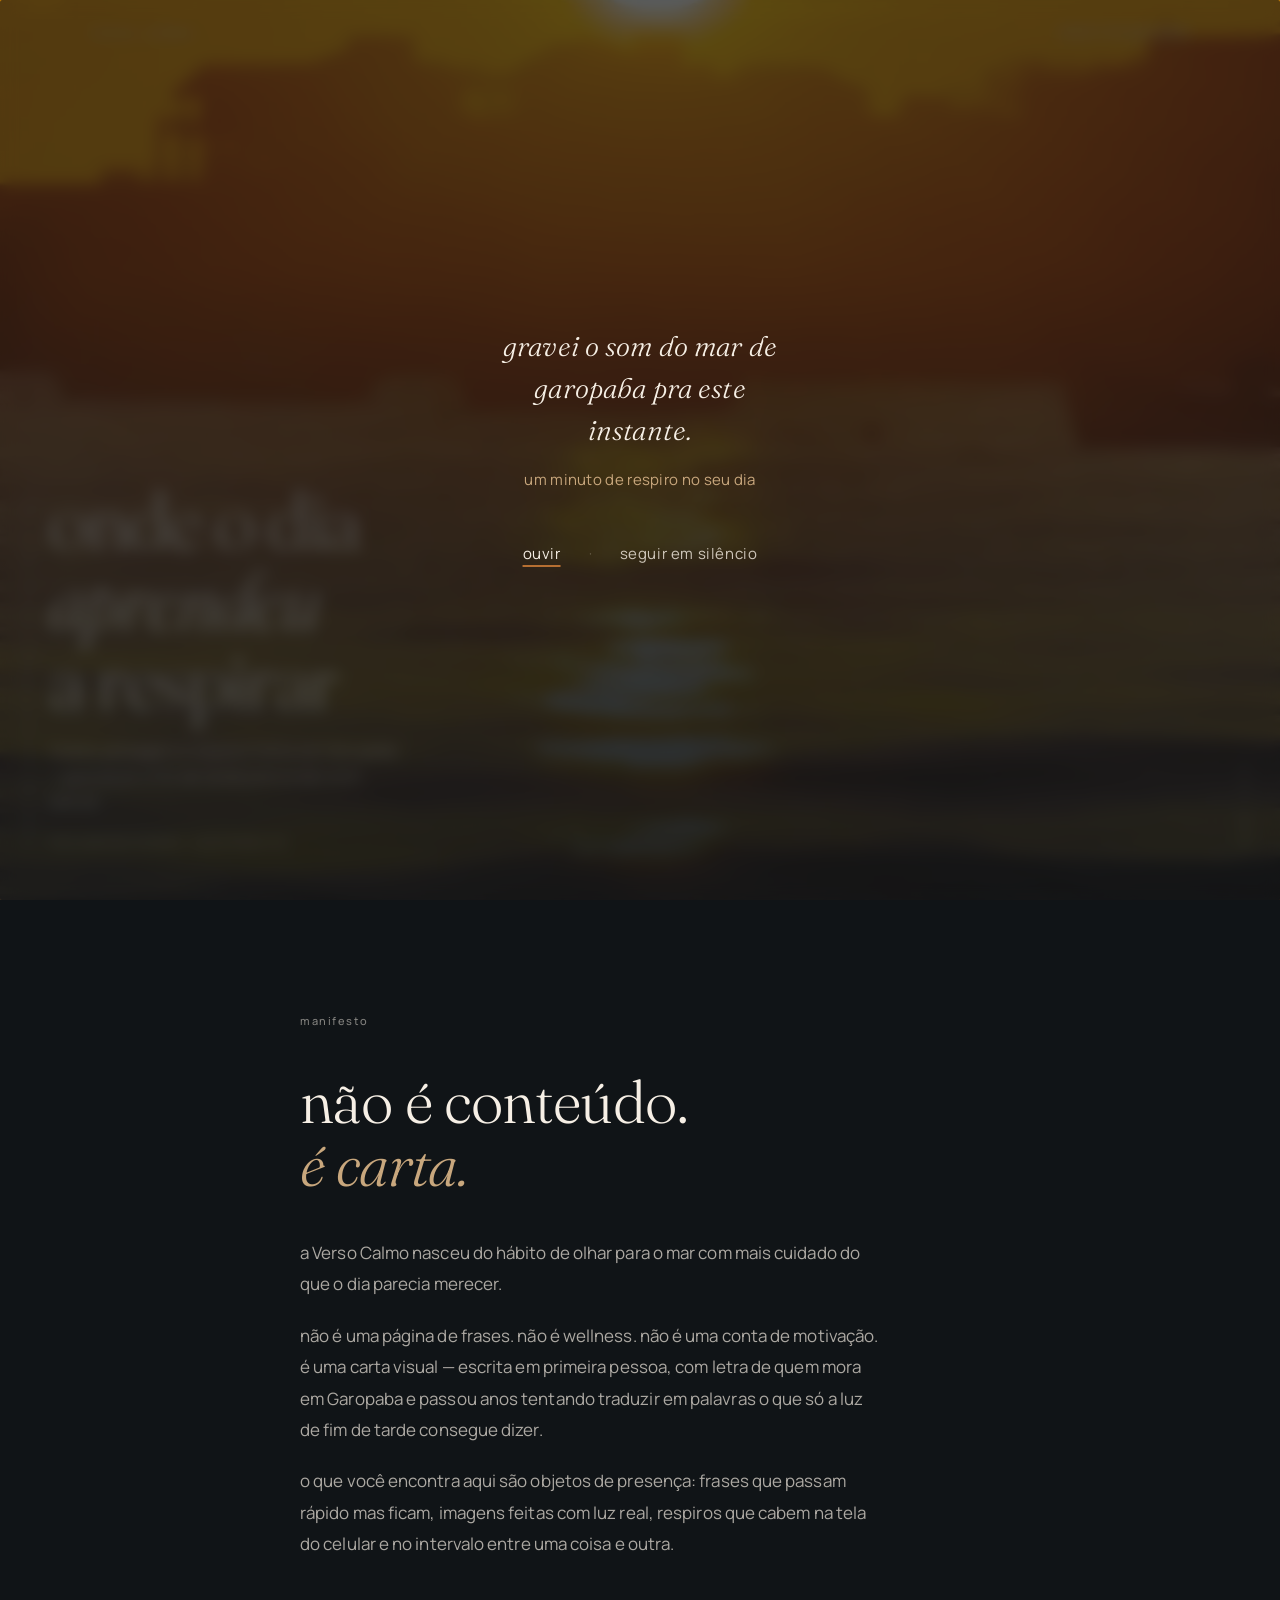
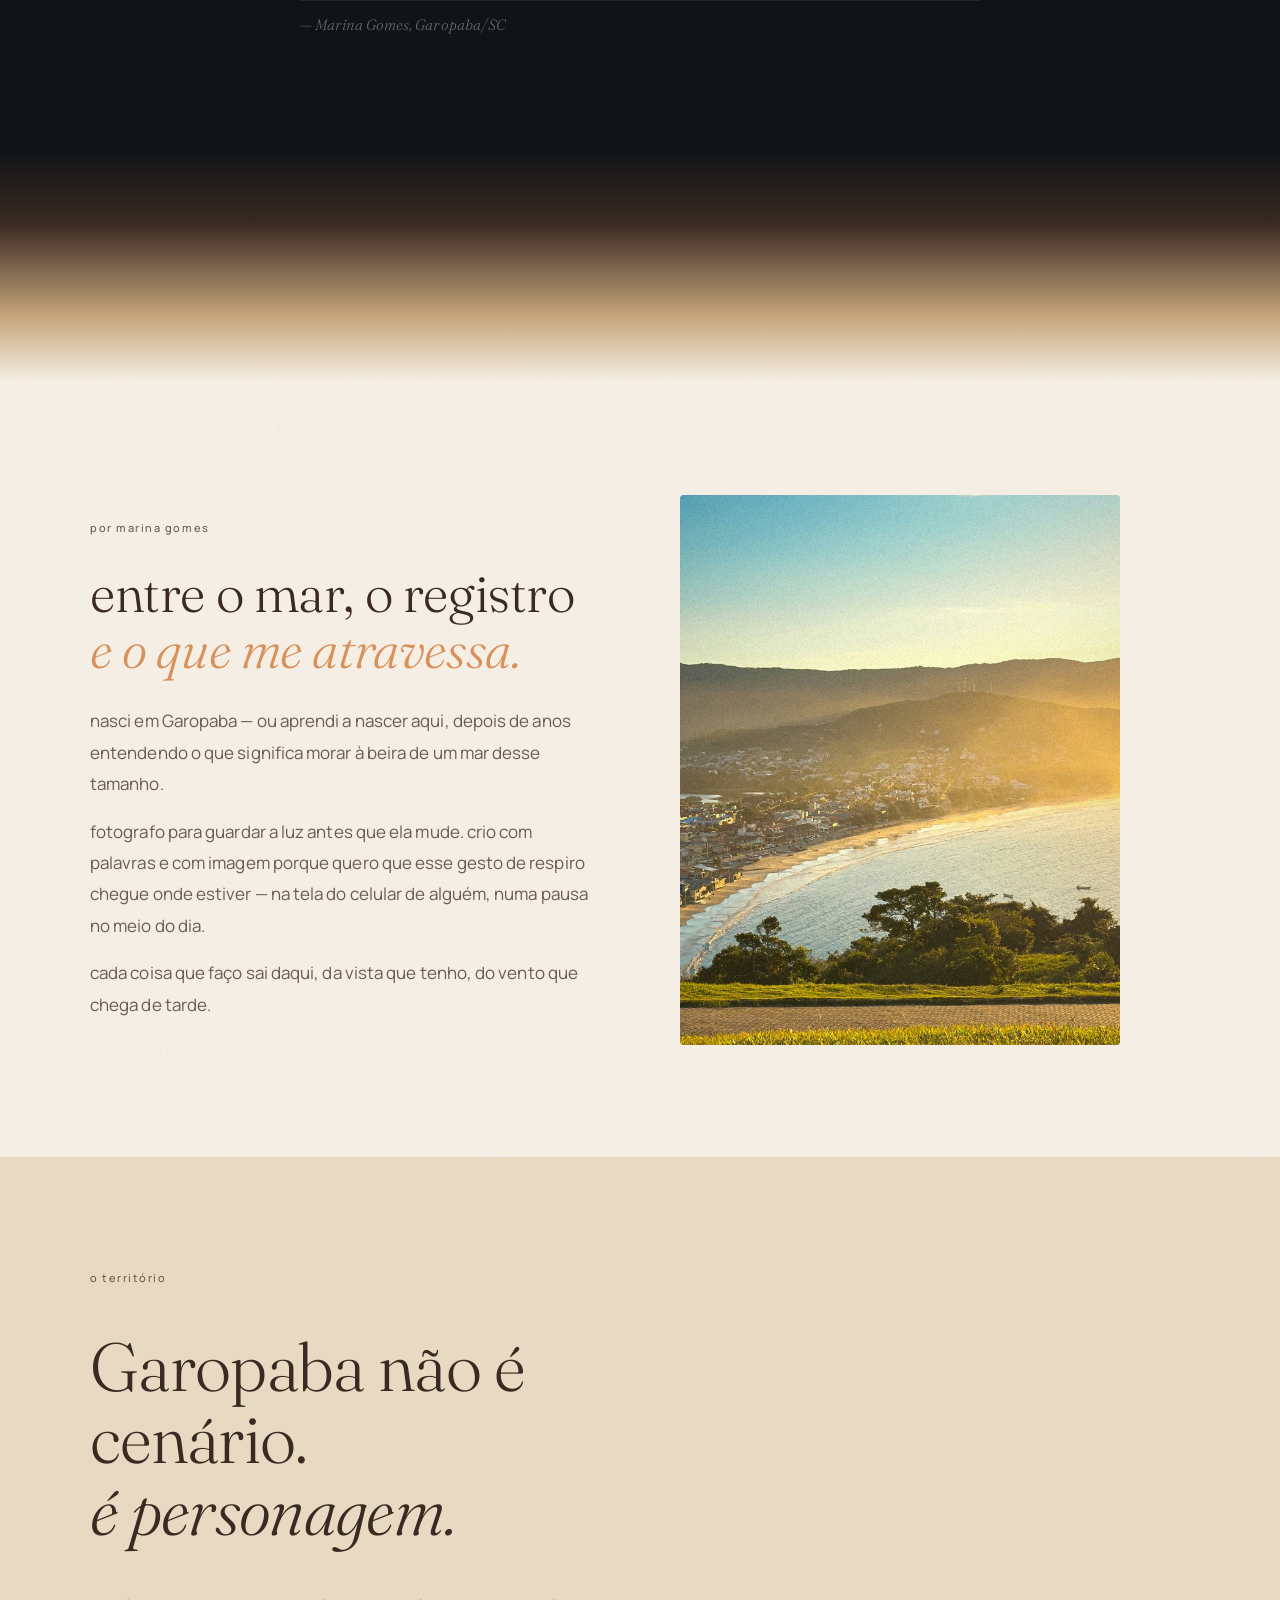
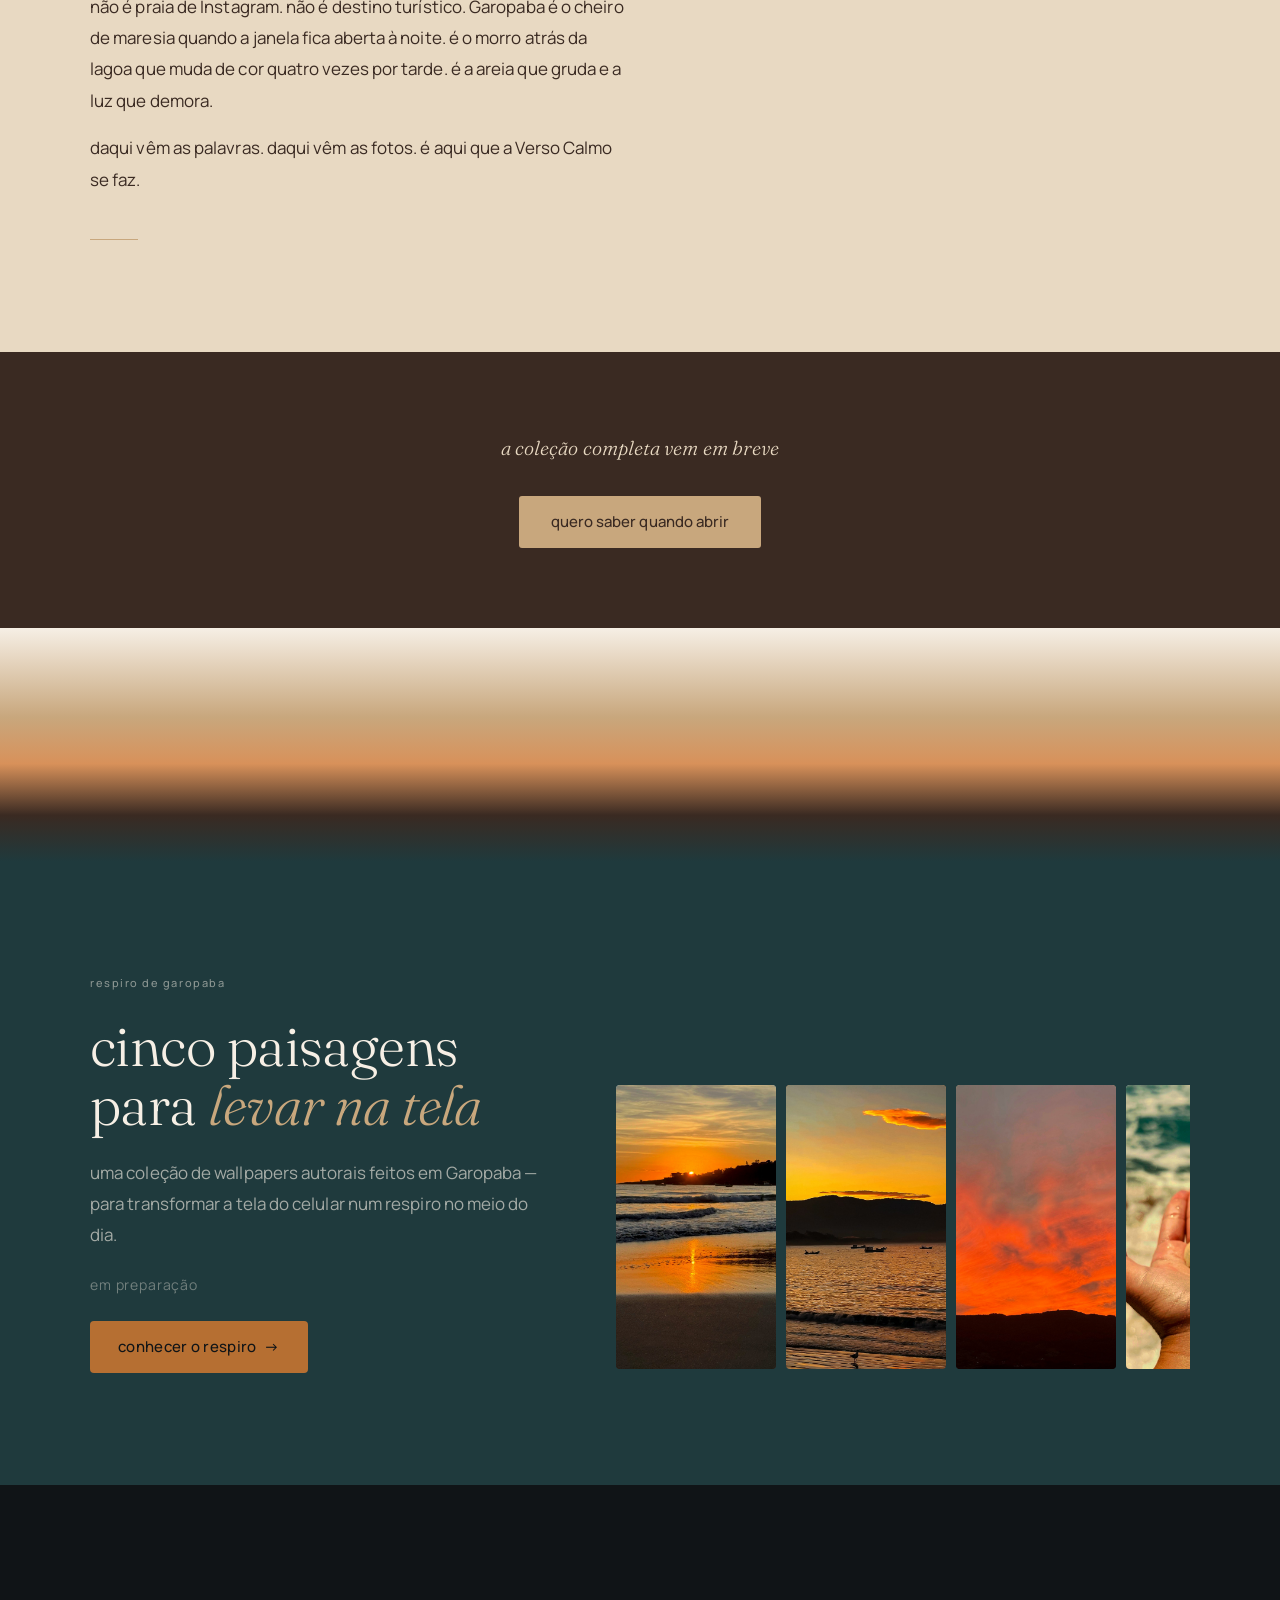
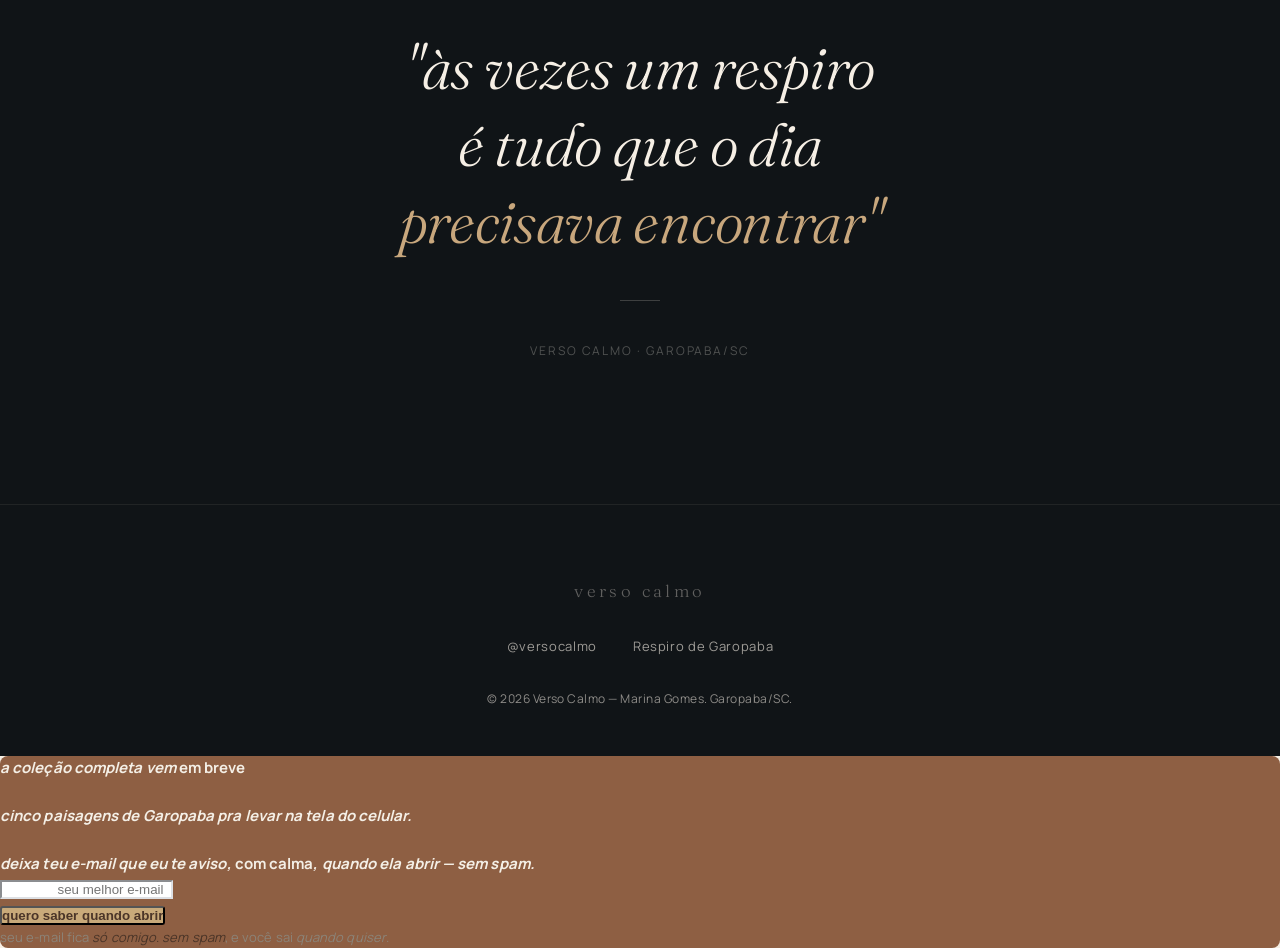
==== index.html @ 4d4e92a3 "Home: adiciona popup Kit por scroll (dispara após 7% da página) Co-Authored-By: Claude Sonnet 4.6 <n" ====
<!DOCTYPE html>
<html lang="pt-BR">
<head>
  <meta charset="UTF-8">
  <meta name="viewport" content="width=device-width, initial-scale=1.0">
  <title>verso calmo — frases, paisagens e objetos de Garopaba</title>
  <meta name="description" content="Verso Calmo é uma marca autoral de presença, escrita em primeira pessoa por Marina Gomes, ancorada em Garopaba/SC. Frases, paisagens e objetos para quem precisa de um respiro no dia.">
  <meta name="theme-color" content="#F6EFE5">
  <meta name="robots" content="index,follow">
  <link rel="icon" href="favicon.svg" type="image/svg+xml">
  <link rel="preload" as="image" href="assets/video/hero_poster.jpg" fetchpriority="high">
  <meta property="og:type" content="website">
  <meta property="og:locale" content="pt_BR">
  <meta property="og:site_name" content="Verso Calmo">
  <meta property="og:title" content="verso calmo">
  <meta property="og:description" content="frases, paisagens e objetos feitos em Garopaba — por Marina Gomes">
  <meta property="og:url" content="https://versocalmo.com.br/">
  <meta property="og:image" content="https://versocalmo.com.br/assets/og/og-home.jpg">
  <meta property="og:image:width" content="1200">
  <meta property="og:image:height" content="630">
  <meta property="og:image:alt" content="Entardecer dourado sobre o mar e a montanha em Garopaba">
  <!-- Twitter Card -->
  <meta name="twitter:card" content="summary_large_image">
  <meta name="twitter:title" content="verso calmo">
  <meta name="twitter:description" content="frases, paisagens e objetos feitos em Garopaba — por Marina Gomes">
  <meta name="twitter:image" content="https://versocalmo.com.br/assets/og/og-home.jpg">
  <link rel="canonical" href="https://versocalmo.com.br/">
  <link rel="preconnect" href="https://fonts.googleapis.com">
  <link rel="preconnect" href="https://fonts.gstatic.com" crossorigin>
  <link href="https://fonts.googleapis.com/css2?family=Fraunces:ital,opsz,wght@0,9..144,300;0,9..144,400;1,9..144,300;1,9..144,400&family=Manrope:wght@400;500&display=swap" rel="stylesheet">
  <link rel="stylesheet" href="/tokens.css">
  <script defer src="/_vercel/speed-insights/script.js"></script>
  <style>
    /* === RESET === */
    *, *::before, *::after { margin: 0; padding: 0; box-sizing: border-box; }

    /* === BASE === */
    html {
      font-size: 16px;
      -webkit-font-smoothing: antialiased;
      -moz-osx-font-smoothing: grayscale;
      scroll-behavior: smooth;
    }
    body {
      font-family: 'Manrope', sans-serif;
      font-weight: 400;
      color: var(--vc-tinta-mar);
      background: var(--vc-sal);
      line-height: 1.6;
      letter-spacing: 0.005em;
      overflow-x: hidden;
    }
    @media (prefers-reduced-motion: reduce) { html { scroll-behavior: auto; } }
    img, video { display: block; max-width: 100%; }
    picture { display: contents; }
    a { color: inherit; }

    /* === ACESSIBILIDADE === */
    .skip-link {
      position: absolute;
      top: -100%;
      left: 1rem;
      z-index: 9999;
      padding: 0.625rem 1.25rem;
      background: var(--vc-tinta-mar);
      color: var(--vc-sal);
      font-family: 'Manrope', sans-serif;
      font-weight: 500;
      font-size: 0.875rem;
      border-radius: 0 0 4px 4px;
      text-decoration: none;
    }
    .skip-link:focus { top: 0; }
    :focus-visible {
      outline: 2px solid var(--vc-ambar-suave);
      outline-offset: 3px;
      border-radius: 2px;
    }
    .sr-only {
      position: absolute; width: 1px; height: 1px;
      padding: 0; margin: -1px; overflow: hidden;
      clip: rect(0,0,0,0); white-space: nowrap; border: 0;
    }

    /* === NAV === */
    .nav {
      position: fixed;
      top: 0; left: 0; right: 0;
      z-index: 100;
      padding: 1.25rem 1.75rem;
      transition: background 0.5s ease, backdrop-filter 0.5s ease, -webkit-backdrop-filter 0.5s ease;
    }
    .nav.is-scrolled {
      background: rgba(246,239,229,0.9);
      backdrop-filter: blur(14px);
      -webkit-backdrop-filter: blur(14px);
    }
    .nav__inner {
      max-width: 1100px;
      margin: 0 auto;
      display: flex;
      justify-content: space-between;
      align-items: center;
    }
    .nav__marca {
      font-family: 'Fraunces', serif;
      font-weight: 300;
      font-size: 0.9375rem;
      letter-spacing: 0.14em;
      color: var(--vc-sal);
      text-decoration: none;
      text-transform: lowercase;
      text-shadow: 0 1px 12px rgba(16,20,23,0.45);
      transition: color 0.5s ease, text-shadow 0.5s ease;
    }
    .nav.is-scrolled .nav__marca { color: var(--vc-tinta-mar); text-shadow: none; }
    .nav__link {
      font-family: 'Manrope', sans-serif;
      font-weight: 500;
      font-size: 0.8125rem;
      letter-spacing: 0.04em;
      color: rgba(246,239,229,0.72);
      text-decoration: none;
      padding-bottom: 2px;
      border-bottom: 1px solid rgba(246,239,229,0.25);
      text-shadow: 0 1px 12px rgba(16,20,23,0.45);
      transition: color 0.4s ease, border-color 0.4s ease, text-shadow 0.4s ease;
    }
    .nav__link:hover { color: var(--vc-sal); border-color: rgba(246,239,229,0.7); }
    .nav.is-scrolled .nav__link { color: var(--vc-tinta-mar-suave); border-color: var(--vc-borda); text-shadow: none; }
    .nav.is-scrolled .nav__link:hover { color: var(--vc-tinta-mar); border-color: var(--vc-tinta-mar); }

    /* === HERO === */
    .hero {
      position: relative;
      width: 100%;
      height: 100vh; height: 100svh;
      min-height: 580px;
      overflow: hidden;
      isolation: isolate;
    }
    .hero__img-placeholder {
      position: absolute;
      top: -25%; left: 0;
      width: 100%; height: 130%;
      background: linear-gradient(160deg, var(--vc-areia-umida) 0%, var(--vc-mar-profundo) 60%, var(--vc-noite-mar) 100%);
      z-index: 0;
    }
    .hero__video {
      position: absolute;
      top: -4%; left: 0;
      width: 100%; height: 130%;
      object-fit: cover;
      object-position: center 15%;
      z-index: 0;
      will-change: transform;
    }
    .hero__gradient {
      position: absolute; inset: 0;
      z-index: 1;
      background: linear-gradient(
        to top,
        rgba(16,20,23,0.75) 0%,
        rgba(16,20,23,0.38) 40%,
        rgba(16,20,23,0.06) 70%,
        rgba(16,20,23,0) 100%
      );
      pointer-events: none;
    }
    .hero__conteudo {
      position: absolute;
      left: 1.75rem; right: 1.75rem;
      bottom: 3rem;
      z-index: 2;
      display: flex;
      align-items: flex-end;
      justify-content: space-between;
      gap: 1rem;
    }
    .hero__bloco {
      display: flex;
      align-items: flex-start;
      gap: 1.25rem;
      max-width: min(92%, 600px);
    }
    .hero__traco {
      flex-shrink: 0;
      width: 1px;
      align-self: stretch;
      background: rgba(246,239,229,0.45);
      margin-top: 0.5rem;
    }
    .hero__texto { display: flex; flex-direction: column; gap: 1.125rem; }
    .hero__headline {
      font-family: 'Fraunces', serif;
      font-weight: 300;
      font-size: clamp(2.75rem, 10vw, 5rem);
      line-height: 1.0;
      color: var(--vc-sal);
      letter-spacing: -0.01em;
    }
    .hero__headline em { font-style: italic; font-weight: 300; color: var(--vc-sal); }
    .hero__sub {
      font-family: 'Manrope', sans-serif;
      font-weight: 400;
      font-size: clamp(0.875rem, 2.4vw, 1rem);
      line-height: 1.6;
      color: rgba(246,239,229,0.75);
      letter-spacing: 0.01em;
      max-width: 36ch;
    }
    .hero__assinatura {
      font-family: 'Manrope', sans-serif;
      font-weight: 400;
      font-size: 0.75rem;
      letter-spacing: 0.1em;
      text-transform: uppercase;
      color: rgba(246,239,229,0.62);
    }
    .hero__scroll {
      display: flex;
      flex-direction: column;
      align-items: center;
      gap: 0.75rem;
      opacity: 0.5;
      flex-shrink: 0;
      padding-bottom: 0.125rem;
    }
    .hero__scroll-line {
      width: 1px; height: 40px;
      background: var(--vc-sal);
      animation: scrollLine 2s ease-in-out infinite;
    }
    .hero__scroll-label {
      font-family: 'Manrope', sans-serif;
      font-size: 0.625rem;
      letter-spacing: 0.16em;
      text-transform: uppercase;
      color: var(--vc-sal);
      writing-mode: vertical-rl;
      transform: rotate(180deg);
    }
    @keyframes scrollLine {
      0%   { transform: scaleY(0); transform-origin: top; }
      44%  { transform: scaleY(1); transform-origin: top; }
      56%  { transform: scaleY(1); transform-origin: bottom; }
      100% { transform: scaleY(0); transform-origin: bottom; }
    }
    @media (prefers-reduced-motion: reduce) { .hero__scroll-line { animation: none; } }

    /* === LABEL PADRÃO === */
    .secao__label {
      font-family: 'Manrope', sans-serif;
      font-weight: 500;
      font-size: 0.6875rem;
      letter-spacing: 0.14em;
      text-transform: lowercase;
      color: var(--vc-tinta-mar-suave);
      opacity: 0.65;
    }
    .secao__label--claro { color: rgba(246,239,229,0.5); opacity: 1; }

    /* === MANIFESTO === */
    .manifesto {
      width: 100%;
      background: var(--vc-noite-mar);
      padding: 7rem 1.75rem;
    }
    .manifesto__inner {
      max-width: 680px;
      margin: 0 auto;
      display: flex;
      flex-direction: column;
      gap: 2.5rem;
    }
    .manifesto__titulo {
      font-family: 'Fraunces', serif;
      font-weight: 300;
      font-size: clamp(2.25rem, 7vw, 3.75rem);
      line-height: 1.06;
      color: var(--vc-sal);
      letter-spacing: -0.01em;
    }
    .manifesto__titulo em { font-style: italic; color: var(--vc-areia-umida); }
    .manifesto__corpo { display: flex; flex-direction: column; gap: 1.25rem; }
    .manifesto__corpo p {
      font-family: 'Manrope', sans-serif;
      font-weight: 400;
      font-size: clamp(0.9375rem, 2.2vw, 1.0625rem);
      line-height: 1.85;
      color: rgba(246,239,229,0.68);
      letter-spacing: 0.005em;
      max-width: 58ch;
    }
    .manifesto__assinatura {
      font-family: 'Fraunces', serif;
      font-weight: 300;
      font-style: italic;
      font-size: 0.9375rem;
      color: rgba(246,239,229,0.38);
      padding-top: 0.75rem;
      border-top: 1px solid rgba(246,239,229,0.08);
    }

    /* === MARINA === */
    .marina {
      width: 100%;
      background: var(--vc-sal);
      padding: 7rem 1.75rem;
      position: relative;
    }
    .marina::before {
      content: "";
      position: absolute; inset: 0;
      pointer-events: none; opacity: 0.035;
      background-image: url("data:image/svg+xml,%3Csvg viewBox='0 0 200 200' xmlns='http://www.w3.org/2000/svg'%3E%3Cfilter id='n'%3E%3CfeTurbulence type='fractalNoise' baseFrequency='0.85' numOctaves='2' stitchTiles='stitch'/%3E%3C/filter%3E%3Crect width='100%25' height='100%25' filter='url(%23n)'/%3E%3C/svg%3E");
    }
    .marina__inner {
      position: relative;
      max-width: 1100px;
      margin: 0 auto;
      display: grid;
      grid-template-columns: 1fr;
      gap: 3.5rem;
      align-items: center;
    }
    .marina__texto { display: flex; flex-direction: column; gap: 1.75rem; }
    .marina__titulo {
      font-family: 'Fraunces', serif;
      font-weight: 300;
      font-size: clamp(2rem, 6vw, 3.25rem);
      line-height: 1.08;
      color: var(--vc-tinta-mar);
      letter-spacing: -0.008em;
    }
    .marina__titulo em { font-style: italic; color: var(--vc-ambar-suave); }
    .marina__bio { display: flex; flex-direction: column; gap: 1rem; }
    .marina__bio p {
      font-family: 'Manrope', sans-serif;
      font-weight: 400;
      font-size: clamp(0.9375rem, 2.2vw, 1.0625rem);
      line-height: 1.85;
      color: var(--vc-tinta-mar-suave);
      max-width: 50ch;
    }
    .marina__foto-wrapper {
      position: relative;
      width: 100%;
      max-width: 440px;
      aspect-ratio: 4/5;
      border-radius: 4px;
      overflow: hidden;
      background: linear-gradient(160deg, var(--vc-areia-clara) 0%, var(--vc-ambar-suave) 55%, var(--vc-areia-umida) 100%);
    }
    .marina__foto {
      position: absolute; inset: 0;
      width: 100%; height: 100%;
      object-fit: cover;
      object-position: center 35%;
    }

    /* === TERRITÓRIO === */
    .territorio {
      width: 100%;
      background: var(--vc-areia-clara);
      padding: 7rem 1.75rem;
    }
    .territorio__inner {
      max-width: 1100px;
      margin: 0 auto;
      display: flex;
      flex-direction: column;
      gap: 2.75rem;
    }
    .territorio__titulo {
      font-family: 'Fraunces', serif;
      font-weight: 300;
      font-size: clamp(2.25rem, 7.5vw, 4.25rem);
      line-height: 1.06;
      color: var(--vc-tinta-mar);
      letter-spacing: -0.01em;
      max-width: 15ch;
    }
    .territorio__titulo em { font-style: italic; }
    .territorio__corpo { display: flex; flex-direction: column; gap: 1rem; }
    .territorio__corpo p {
      font-family: 'Manrope', sans-serif;
      font-weight: 400;
      font-size: clamp(0.9375rem, 2.2vw, 1.0625rem);
      line-height: 1.85;
      color: var(--vc-tinta-mar);
      max-width: 54ch;
    }
    .territorio__filete {
      width: 48px; height: 1px;
      background: var(--vc-areia-umida);
    }

    /* === ACERVO EM MOVIMENTO === */
    .acervo {
      width: 100%;
      background: var(--vc-sal);
      padding: 7rem 1.75rem;
    }
    .acervo__inner { max-width: 1100px; margin: 0 auto; }
    .acervo__header {
      display: flex;
      flex-direction: column;
      gap: 0.875rem;
      margin-bottom: 3.5rem;
      max-width: 42ch;
    }
    .acervo__titulo {
      font-family: 'Fraunces', serif;
      font-weight: 300;
      font-size: clamp(2rem, 5.5vw, 3rem);
      line-height: 1.08;
      color: var(--vc-tinta-mar);
      letter-spacing: -0.008em;
    }
    .acervo__sub {
      font-family: 'Manrope', sans-serif;
      font-weight: 400;
      font-size: 0.9375rem;
      color: var(--vc-tinta-mar-suave);
      line-height: 1.6;
    }
    .acervo__grid {
      display: grid;
      grid-template-columns: 1fr;
      gap: 1rem;
    }

    /* card de acervo (vídeo/imagem) */
    .card-acervo {
      position: relative;
      aspect-ratio: 4/5;
      border-radius: 4px;
      overflow: hidden;
      cursor: default;
      background: var(--vc-areia-clara);
    }
    @media (hover: hover) { .card-acervo { cursor: pointer; } }
    .card-acervo__placeholder { position: absolute; inset: 0; }
    .card-acervo:nth-child(1) .card-acervo__placeholder {
      background: linear-gradient(160deg, var(--vc-areia-umida) 0%, var(--vc-ceu-quieto) 55%, var(--vc-tinta-mar) 100%);
    }
    .card-acervo:nth-child(2) .card-acervo__placeholder {
      background: linear-gradient(200deg, var(--vc-ambar-suave) 0%, var(--vc-areia-umida) 50%, var(--vc-mar-profundo) 100%);
    }
    .card-acervo:nth-child(3) .card-acervo__placeholder {
      background: linear-gradient(140deg, var(--vc-ceu-quieto) 0%, var(--vc-areia-clara) 45%, var(--vc-ambar-suave) 100%);
    }
    .card-acervo:nth-child(4) .card-acervo__placeholder {
      background: linear-gradient(160deg, var(--vc-tinta-mar) 0%, var(--vc-mar-profundo) 50%, var(--vc-areia-umida) 100%);
    }
    .card-acervo__poster {
      position: absolute; inset: 0;
      width: 100%; height: 100%;
      object-fit: cover;
      z-index: 1;
    }
    .card-acervo__video {
      position: absolute; inset: 0;
      width: 100%; height: 100%;
      object-fit: cover;
      z-index: 2;
      opacity: 0;
      transition: opacity 0.55s ease;
    }
    .card-acervo.is-playing .card-acervo__video { opacity: 1; }
    .card-acervo__legenda {
      position: absolute;
      bottom: 0; left: 0; right: 0;
      z-index: 3;
      padding: 2.75rem 1.25rem 1.25rem;
      background: linear-gradient(to top, rgba(16,20,23,0.68) 0%, transparent 100%);
    }
    .card-acervo__texto {
      font-family: 'Fraunces', serif;
      font-weight: 300;
      font-style: italic;
      font-size: 0.9375rem;
      color: var(--vc-sal);
      line-height: 1.4;
    }
    .card-acervo__hint {
      font-family: 'Manrope', sans-serif;
      font-weight: 400;
      font-size: 0.6875rem;
      letter-spacing: 0.1em;
      text-transform: uppercase;
      color: rgba(246,239,229,0.48);
      margin-top: 0.25rem;
    }

    /* === RESPIRO DE GAROPABA (ponte para o produto) === */
    .respiro-ponte {
      width: 100%;
      background: var(--vc-mar-profundo);
      padding: 7rem 1.75rem;
    }
    .respiro-ponte__inner {
      max-width: 1100px;
      margin: 0 auto;
      display: flex;
      flex-direction: column;
      gap: 3.5rem;
    }
    .respiro-ponte__header {
      display: flex;
      flex-direction: column;
      gap: 1.5rem;
      max-width: 44ch;
    }
    .respiro-ponte__titulo {
      font-family: 'Fraunces', serif;
      font-weight: 300;
      font-size: clamp(2rem, 6.5vw, 3.5rem);
      line-height: 1.06;
      color: var(--vc-sal);
      letter-spacing: -0.01em;
    }
    .respiro-ponte__titulo em { font-style: italic; color: var(--vc-areia-umida); }
    .respiro-ponte__desc {
      font-family: 'Manrope', sans-serif;
      font-weight: 400;
      font-size: clamp(0.9375rem, 2.2vw, 1.0625rem);
      line-height: 1.8;
      color: rgba(246,239,229,0.62);
      max-width: 48ch;
    }
    .respiro-ponte__preco {
      font-family: 'Manrope', sans-serif;
      font-weight: 400;
      font-size: 0.875rem;
      letter-spacing: 0.06em;
      color: rgba(246,239,229,0.38);
    }
    .respiro-ponte__cta {
      display: inline-flex;
      align-items: center;
      gap: 0.5rem;
      padding: 0.9rem 1.75rem;
      background: var(--vc-ambar);
      color: var(--vc-noite-mar);
      font-family: 'Manrope', sans-serif;
      font-weight: 500;
      font-size: 0.9375rem;
      letter-spacing: 0.02em;
      text-decoration: none;
      border-radius: 4px;
      align-self: flex-start;
      transition: background 0.3s ease, transform 0.2s ease;
    }
    .respiro-ponte__cta:hover { background: var(--vc-ambar-suave); transform: translateY(-1px); }
    .respiro-ponte__cta:active { transform: translateY(0); }
    .respiro-ponte__galeria {
      display: flex;
      gap: 0.625rem;
      overflow-x: auto;
      -webkit-overflow-scrolling: touch;
      scrollbar-width: none;
      padding-bottom: 0.25rem;
    }
    .respiro-ponte__galeria::-webkit-scrollbar { display: none; }
    .respiro-ponte__item {
      flex: 0 0 clamp(88px, 20vw, 160px);
      aspect-ratio: 9/16;
      position: relative;
      overflow: hidden;
      border-radius: 4px;
      flex-shrink: 0;
    }
    .respiro-ponte__item-placeholder { position: absolute; inset: 0; }
    .respiro-ponte__item:nth-child(1) .respiro-ponte__item-placeholder {
      background: linear-gradient(180deg, var(--vc-ceu-quieto) 0%, var(--vc-tinta-mar) 100%);
    }
    .respiro-ponte__item:nth-child(2) .respiro-ponte__item-placeholder {
      background: linear-gradient(180deg, var(--vc-ambar-suave) 0%, var(--vc-mar-profundo) 100%);
    }
    .respiro-ponte__item:nth-child(3) .respiro-ponte__item-placeholder {
      background: linear-gradient(180deg, var(--vc-areia-umida) 0%, var(--vc-noite-mar) 100%);
    }
    .respiro-ponte__item:nth-child(4) .respiro-ponte__item-placeholder {
      background: linear-gradient(180deg, var(--vc-ceu-quieto) 20%, var(--vc-tinta-mar) 100%);
    }
    .respiro-ponte__item:nth-child(5) .respiro-ponte__item-placeholder {
      background: linear-gradient(180deg, var(--vc-ambar) 0%, var(--vc-mar-profundo) 100%);
    }
    .respiro-ponte__item img {
      position: absolute; inset: 0;
      width: 100%; height: 100%;
      object-fit: cover;
      z-index: 1;
    }

    /* === FRASE EDITORIAL === */
    .frase-editorial {
      width: 100%;
      background: var(--vc-noite-mar);
      padding: 9rem 1.75rem;
      text-align: center;
    }
    .frase-editorial__inner {
      max-width: 760px;
      margin: 0 auto;
      display: flex;
      flex-direction: column;
      align-items: center;
      gap: 2.5rem;
    }
    .frase-editorial__texto {
      font-family: 'Fraunces', serif;
      font-weight: 300;
      font-style: italic;
      font-size: clamp(1.875rem, 6vw, 3.75rem);
      line-height: 1.28;
      color: var(--vc-sal);
      letter-spacing: -0.005em;
    }
    .frase-editorial__texto em { color: var(--vc-areia-umida); font-style: italic; }
    .frase-editorial__filete {
      width: 40px; height: 1px;
      background: rgba(246,239,229,0.2);
    }
    .frase-editorial__origem {
      font-family: 'Manrope', sans-serif;
      font-weight: 400;
      font-size: 0.75rem;
      letter-spacing: 0.16em;
      text-transform: uppercase;
      color: rgba(246,239,229,0.28);
    }

    /* === RODAPÉ === */
    .rodape {
      width: 100%;
      background: var(--vc-noite-mar);
      padding: 4.5rem 1.75rem 3rem;
      border-top: 1px solid rgba(246,239,229,0.07);
    }
    .rodape__inner {
      max-width: 1100px;
      margin: 0 auto;
      display: flex;
      flex-direction: column;
      align-items: center;
      gap: 2rem;
      text-align: center;
    }
    .rodape__marca {
      font-family: 'Fraunces', serif;
      font-weight: 300;
      font-size: 1.0625rem;
      letter-spacing: 0.2em;
      color: rgba(246,239,229,0.35);
      text-transform: lowercase;
    }
    .rodape__nav {
      display: flex;
      flex-direction: column;
      align-items: center;
      gap: 0.875rem;
    }
    .rodape__link {
      font-family: 'Manrope', sans-serif;
      font-weight: 400;
      font-size: 0.8125rem;
      letter-spacing: 0.05em;
      color: rgba(246,239,229,0.62);
      text-decoration: none;
      transition: color 0.3s ease;
    }
    .rodape__link:hover { color: rgba(246,239,229,0.9); }
    .rodape__copy {
      font-family: 'Manrope', sans-serif;
      font-weight: 400;
      font-size: 0.75rem;
      color: rgba(246,239,229,0.55);
      letter-spacing: 0.04em;
    }

    /* === PASSAGEM DE LUZ (transições de um dia) === */
    .luz {
      width: 100%;
      border: 0;
      pointer-events: none;
    }
    .luz--amanhecer {
      height: clamp(160px, 26vh, 260px);
      background: linear-gradient(
        to bottom,
        var(--vc-noite-mar) 0%,
        var(--vc-tinta-mar) 32%,
        var(--vc-areia-umida) 72%,
        var(--vc-sal) 100%
      );
    }
    .luz--entardecer {
      height: clamp(160px, 26vh, 260px);
      background: linear-gradient(
        to bottom,
        var(--vc-sal) 0%,
        var(--vc-areia-umida) 38%,
        var(--vc-ambar-suave) 58%,
        var(--vc-tinta-mar) 80%,
        var(--vc-mar-profundo) 100%
      );
    }

    /* === SOM — CONVITE + CONTROLE === */
    /* modal do convite ao som — tira a pergunta pro plano de cima e apaga o resto (override deliberado do "sem modal") */
    .som-modal {
      position: fixed;
      inset: 0;
      z-index: 300;
      display: flex;
      align-items: center;
      justify-content: center;
      padding: 2rem 1.75rem;
      background: rgba(16,20,23,0.68);
      -webkit-backdrop-filter: blur(8px);
      backdrop-filter: blur(8px);
      opacity: 0;
      pointer-events: none;
      transition: opacity 0.9s ease;
    }
    .som-modal[hidden] { display: none; }
    .som-modal:focus, .som-modal:focus-visible { outline: none; }   /* container só segura o foco; sem anel no plano todo */
    .som-modal.is-visible { opacity: 1; pointer-events: auto; }
    .som-modal.is-hiding { opacity: 0; pointer-events: none; transition: opacity 0.7s ease; }
    .som-modal__conteudo {
      max-width: 32ch;
      text-align: center;
      display: flex;
      flex-direction: column;
      gap: 2.5rem;
      transform: translateY(10px);
      transition: transform 0.9s cubic-bezier(0.16,1,0.3,1);
    }
    .som-modal.is-visible .som-modal__conteudo { transform: translateY(0); }
    .som-modal__texto-bloco {
      display: flex;
      flex-direction: column;
      gap: 1.1rem;
    }
    .som-modal__texto {
      font-family: 'Fraunces', serif;
      font-weight: 300;
      font-style: italic;
      font-size: clamp(1.25rem, 5.2vw, 1.75rem);
      line-height: 1.5;
      color: var(--vc-sal);
      letter-spacing: 0.005em;
    }
    .som-modal__tagline {
      font-family: 'Manrope', sans-serif;
      font-weight: 400;
      font-size: clamp(0.875rem, 3vw, 0.9375rem);
      line-height: 1.5;
      color: var(--vc-areia-umida);
      letter-spacing: 0.02em;
    }
    .som-modal__opcoes {
      display: flex;
      align-items: center;
      justify-content: center;
      gap: 1rem;
    }
    .som-modal__btn {
      background: none;
      border: none;
      cursor: pointer;
      font-family: 'Manrope', sans-serif;
      font-weight: 400;
      font-size: 0.9375rem;
      letter-spacing: 0.04em;
      color: rgba(246,239,229,0.8);
      padding: 0.5rem 0.75rem;
      min-height: 44px;
      display: flex;
      align-items: center;
      transition: color 0.3s ease;
      -webkit-tap-highlight-color: transparent;
    }
    .som-modal__btn:hover,
    .som-modal__btn:focus-visible { color: var(--vc-sal); }
    /* "ouvir": o sim — palavra-gesto com sublinhado âmbar fino que respira (sem botão preenchido, sem ícone) */
    .som-modal__btn--ouvir {
      color: var(--vc-sal);
      text-decoration: underline;
      text-decoration-color: var(--vc-ambar);
      text-decoration-thickness: 1.5px;
      text-underline-offset: 6px;
    }
    .som-modal.is-visible .som-modal__btn--ouvir {
      animation: convitePulso 4.8s ease-in-out infinite;
    }
    @keyframes convitePulso {
      0%, 100% { opacity: 0.84; }
      50%      { opacity: 1; }
    }
    .som-modal__sep {
      color: rgba(246,239,229,0.3);
      font-family: 'Manrope', sans-serif;
      font-size: 0.8125rem;
      user-select: none;
      pointer-events: none;
    }
    .som-controle {
      position: fixed;
      bottom: 1.5rem;
      right: 1.75rem;
      z-index: 200;
      background: none;
      border: none;
      cursor: pointer;
      padding: 0.75rem;
      color: var(--vc-sal);
      opacity: 0.6;
      filter: drop-shadow(0 1px 5px rgba(16,20,23,0.65));
      transition: opacity 0.4s ease;
      -webkit-tap-highlight-color: transparent;
    }
    .som-controle:hover { opacity: 1; }
    .som-controle:focus-visible {
      outline: 2px solid var(--vc-ambar-suave);
      outline-offset: 4px;
      border-radius: 2px;
    }
    .som-controle.is-idle { opacity: 0.45; }
    .som-controle.is-muted { opacity: 0.32; }
    .som-controle__svg {
      display: block;
      width: 32px;
      height: 10px;
      overflow: visible;
    }
    @media (prefers-reduced-motion: reduce) {
      .som-modal, .som-modal.is-hiding { transition: none; }
      .som-modal__conteudo { transition: none; transform: none; }
      .som-modal.is-visible .som-modal__btn--ouvir { animation: none; }
    }

    /* === REVEAL === */
    .reveal {
      opacity: 1; transform: none;
      transition: opacity 0.9s cubic-bezier(0.16,1,0.3,1),
                  transform 0.9s cubic-bezier(0.16,1,0.3,1);
    }
    .js-on .reveal { opacity: 0; transform: translateY(14px); }
    .reveal.is-visible { opacity: 1; transform: translateY(0); }
    .reveal-delay-1 { transition-delay: 0.12s; }
    .reveal-delay-2 { transition-delay: 0.24s; }
    .reveal-delay-3 { transition-delay: 0.36s; }
    @media (prefers-reduced-motion: reduce) {
      .reveal, .js-on .reveal { opacity: 1; transform: none; transition: none; }
    }

    /* === RESPONSIVO === */
    @media (min-width: 600px) {
      .acervo__grid { grid-template-columns: repeat(2, 1fr); }
    }

    @media (min-width: 768px) {
      .marina__inner {
        grid-template-columns: 1fr 1fr;
        gap: 5rem;
      }
      .marina__bio p { max-width: none; }
      .respiro-ponte__inner {
        flex-direction: row;
        align-items: flex-start;
        gap: 4rem;
      }
      .respiro-ponte__header { flex: 0 0 auto; width: 42%; max-width: none; }
      .respiro-ponte__galeria { flex: 1; align-self: flex-end; }
      .rodape__nav { flex-direction: row; gap: 2.25rem; }
    }

    @media (min-width: 1024px) {
      .acervo__grid { grid-template-columns: repeat(4, 1fr); }
      .card-acervo { aspect-ratio: 3/4; }
    }

    @media (max-width: 639px) {
      .hero__conteudo { left: 1.25rem; right: 1.25rem; bottom: 3.5rem; }
      .hero__scroll { display: none; }
      .manifesto { padding: 5rem 1.5rem; }
      .marina, .territorio, .acervo, .respiro-ponte { padding: 5rem 1.5rem; }
      .frase-editorial { padding: 6rem 1.5rem; }
      .rodape { padding: 3.5rem 1.5rem 2.5rem; }
    }

    /* === CTA LISTA DE INTERESSE === */
    .cta-lista {
      width: 100%;
      padding: 5rem 1.75rem;
      background: var(--vc-tinta-mar);
      text-align: center;
    }
    .cta-lista__inner { max-width: 480px; margin: 0 auto; }
    .cta-lista__texto {
      font-family: 'Fraunces', serif;
      font-weight: 300;
      font-size: clamp(1rem, 3vw, 1.25rem);
      color: var(--vc-areia-clara);
      margin-bottom: 2rem;
    }
    .cta-lista__btn {
      display: inline-block;
      font-family: 'Manrope', sans-serif;
      font-size: 0.9375rem;
      font-weight: 500;
      color: var(--vc-tinta-mar);
      background: var(--vc-areia-umida);
      padding: 0.875rem 2rem;
      text-decoration: none;
      border-radius: 3px;
      transition: background 200ms ease;
    }
    .cta-lista__btn:hover { background: var(--vc-ambar-suave); }
    @media (max-width: 639px) {
      .cta-lista { padding: 4rem 1.5rem; }
    }
  </style>
</head>
<body>
  <a class="skip-link" href="#conteudo-principal">ir para o conteúdo</a>

  <nav class="nav" id="nav-principal" aria-label="navegação principal">
    <div class="nav__inner">
      <a class="nav__marca" href="/" aria-label="verso calmo — página inicial">verso calmo</a>
      <a class="nav__link" href="respiro-de-garopaba/">respiro de garopaba</a>
    </div>
  </nav>

  <main id="conteudo-principal">

    <!-- 1. HERO SENSORIAL -->
    <section class="hero" aria-labelledby="hero-titulo">
      <div class="hero__img-placeholder" aria-hidden="true"></div>
      <video class="hero__video" id="hero-video"
        poster="assets/video/hero_poster.jpg"
        muted loop playsinline webkit-playsinline preload="metadata"
        aria-hidden="true">
        <source src="assets/video/hero_loop.mp4" type="video/mp4">
      </video>
      <div class="hero__gradient" aria-hidden="true"></div>
      <div class="hero__conteudo">
        <div class="hero__bloco">
          <div class="hero__traco" aria-hidden="true"></div>
          <div class="hero__texto">
            <h1 class="hero__headline" id="hero-titulo">
              onde o dia<br><em>aprendeu</em><br>a respirar
            </h1>
            <p class="hero__sub">frases, paisagens e objetos feitos em Garopaba — para levar o fim de tarde para onde você estiver</p>
            <span class="hero__assinatura" aria-label="por Marina Gomes, Garopaba SC">por Marina Gomes · Garopaba/SC</span>
          </div>
        </div>
        <div class="hero__scroll" aria-hidden="true">
          <div class="hero__scroll-line"></div>
          <span class="hero__scroll-label">rolar</span>
        </div>
      </div>
    </section>

    <!-- 2. MANIFESTO -->
    <section class="manifesto" aria-labelledby="manifesto-titulo">
      <div class="manifesto__inner">
        <span class="secao__label secao__label--claro reveal">MANIFESTO</span>
        <h2 class="manifesto__titulo reveal reveal-delay-1" id="manifesto-titulo">
          não é conteúdo.<br><em>é carta.</em>
        </h2>
        <div class="manifesto__corpo reveal reveal-delay-2">
          <p>a Verso Calmo nasceu do hábito de olhar para o mar com mais cuidado do que o dia parecia merecer.</p>
          <p>não é uma página de frases. não é wellness. não é uma conta de motivação. é uma carta visual — escrita em primeira pessoa, com letra de quem mora em Garopaba e passou anos tentando traduzir em palavras o que só a luz de fim de tarde consegue dizer.</p>
          <p>o que você encontra aqui são objetos de presença: frases que passam rápido mas ficam, imagens feitas com luz real, respiros que cabem na tela do celular e no intervalo entre uma coisa e outra.</p>
        </div>
        <p class="manifesto__assinatura reveal reveal-delay-3">— Marina Gomes, Garopaba/SC</p>
      </div>
    </section>

    <div class="luz luz--amanhecer" aria-hidden="true"></div>

    <!-- 3. MARINA -->
    <section class="marina" aria-labelledby="marina-titulo">
      <div class="marina__inner">
        <div class="marina__texto">
          <span class="secao__label reveal">POR MARINA GOMES</span>
          <h2 class="marina__titulo reveal reveal-delay-1" id="marina-titulo">
            entre o mar, o registro<br><em>e o que me atravessa.</em>
          </h2>
          <div class="marina__bio reveal reveal-delay-2">
            <p>nasci em Garopaba — ou aprendi a nascer aqui, depois de anos entendendo o que significa morar à beira de um mar desse tamanho.</p>
            <p>fotografo para guardar a luz antes que ela mude. crio com palavras e com imagem porque quero que esse gesto de respiro chegue onde estiver — na tela do celular de alguém, numa pausa no meio do dia.</p>
            <p>cada coisa que faço sai daqui, da vista que tenho, do vento que chega de tarde.</p>
          </div>
        </div>
        <div class="marina__foto-wrapper reveal reveal-delay-1" role="img" aria-label="Garopaba/SC — o lugar de onde a Verso Calmo nasce">
          <picture>
            <source srcset="assets/garopaba/01-hero-garopaba.avif" type="image/avif">
            <source srcset="assets/garopaba/01-hero-garopaba.webp" type="image/webp">
            <img class="marina__foto"
              src="assets/garopaba/01-hero-garopaba.jpg"
              alt="Garopaba/SC — o mar que inspira a Verso Calmo"
              loading="lazy" decoding="async">
          </picture>
        </div>
      </div>
    </section>

    <!-- 4. GAROPABA — TERRITÓRIO -->
    <section class="territorio" aria-labelledby="territorio-titulo">
      <div class="territorio__inner">
        <span class="secao__label reveal">O TERRITÓRIO</span>
        <h2 class="territorio__titulo reveal reveal-delay-1" id="territorio-titulo">
          Garopaba não é cenário.<br><em>é personagem.</em>
        </h2>
        <div class="territorio__corpo reveal reveal-delay-2">
          <p>não é praia de Instagram. não é destino turístico. Garopaba é o cheiro de maresia quando a janela fica aberta à noite. é o morro atrás da lagoa que muda de cor quatro vezes por tarde. é a areia que gruda e a luz que demora.</p>
          <p>daqui vêm as palavras. daqui vêm as fotos. é aqui que a Verso Calmo se faz.</p>
        </div>
        <div class="territorio__filete reveal reveal-delay-3" aria-hidden="true"></div>
      </div>
    </section>

    <!-- 5. ACERVO EM MOVIMENTO -->
    <!-- ACERVO oculto até os 4 clipes reais existirem (garopaba-areia/luz/restinga/ondas.mp4 davam 404). Restaurar removendo este comentario de abertura e o de fechamento logo abaixo da secao.
    <section class="acervo" aria-labelledby="acervo-titulo">
      <div class="acervo__inner">
        <div class="acervo__header">
          <span class="secao__label reveal">ACERVO</span>
          <h2 class="acervo__titulo reveal reveal-delay-1" id="acervo-titulo">imagens que ficam</h2>
          <p class="acervo__sub reveal reveal-delay-2">registros de Garopaba — mar, luz e silêncio, em construção</p>
        </div>
        <div class="acervo__grid" role="list" aria-label="acervo de imagens e vídeos de Garopaba">

          <div class="card-acervo reveal" role="listitem"
            aria-label="areia molhada — detalhe da beira do mar"
            data-video="assets/video/garopaba-areia.mp4">
            <div class="card-acervo__placeholder" aria-hidden="true"></div>
            <img class="card-acervo__poster"
              src="assets/video/posters/garopaba-areia.jpg"
              alt="" loading="lazy" decoding="async"
              onerror="this.style.display='none'">
            <video class="card-acervo__video"
              muted playsinline loop preload="none"
              poster="assets/video/posters/garopaba-areia.jpg"
              aria-hidden="true">
              <source src="assets/video/garopaba-areia.mp4" type="video/mp4">
            </video>
            <div class="card-acervo__legenda">
              <p class="card-acervo__texto">areia molhada</p>
              <p class="card-acervo__hint">Garopaba/SC</p>
            </div>
          </div>

          <div class="card-acervo reveal reveal-delay-1" role="listitem"
            aria-label="luz no entardecer — reflexos dourados sobre o mar"
            data-video="assets/video/garopaba-luz.mp4">
            <div class="card-acervo__placeholder" aria-hidden="true"></div>
            <img class="card-acervo__poster"
              src="assets/video/posters/garopaba-luz.jpg"
              alt="" loading="lazy" decoding="async"
              onerror="this.style.display='none'">
            <video class="card-acervo__video"
              muted playsinline loop preload="none"
              poster="assets/video/posters/garopaba-luz.jpg"
              aria-hidden="true">
              <source src="assets/video/garopaba-luz.mp4" type="video/mp4">
            </video>
            <div class="card-acervo__legenda">
              <p class="card-acervo__texto">luz no entardecer</p>
              <p class="card-acervo__hint">Garopaba/SC</p>
            </div>
          </div>

          <div class="card-acervo reveal reveal-delay-2" role="listitem"
            aria-label="restinga ao vento — folhas da vegetação nativa"
            data-video="assets/video/garopaba-restinga.mp4">
            <div class="card-acervo__placeholder" aria-hidden="true"></div>
            <img class="card-acervo__poster"
              src="assets/video/posters/garopaba-restinga.jpg"
              alt="" loading="lazy" decoding="async"
              onerror="this.style.display='none'">
            <video class="card-acervo__video"
              muted playsinline loop preload="none"
              poster="assets/video/posters/garopaba-restinga.jpg"
              aria-hidden="true">
              <source src="assets/video/garopaba-restinga.mp4" type="video/mp4">
            </video>
            <div class="card-acervo__legenda">
              <p class="card-acervo__texto">restinga ao vento</p>
              <p class="card-acervo__hint">Garopaba/SC</p>
            </div>
          </div>

          <div class="card-acervo reveal reveal-delay-3" role="listitem"
            aria-label="ondas chegando — plano aberto do mar de Garopaba"
            data-video="assets/video/garopaba-ondas.mp4">
            <div class="card-acervo__placeholder" aria-hidden="true"></div>
            <img class="card-acervo__poster"
              src="assets/video/posters/garopaba-ondas.jpg"
              alt="" loading="lazy" decoding="async"
              onerror="this.style.display='none'">
            <video class="card-acervo__video"
              muted playsinline loop preload="none"
              poster="assets/video/posters/garopaba-ondas.jpg"
              aria-hidden="true">
              <source src="assets/video/garopaba-ondas.mp4" type="video/mp4">
            </video>
            <div class="card-acervo__legenda">
              <p class="card-acervo__texto">ondas chegando</p>
              <p class="card-acervo__hint">Garopaba/SC</p>
            </div>
          </div>

        </div>
      </div>
    </section>
    --> <!-- fim do ACERVO oculto -->

    <!-- CTA LISTA DE INTERESSE -->
    <section class="cta-lista" aria-label="lista de interesse">
      <div class="cta-lista__inner">
        <p class="cta-lista__texto"><em>a coleção completa vem em breve</em></p>
        <a href="/lista/" class="cta-lista__btn">quero saber quando abrir</a>
      </div>
    </section>

    <div class="luz luz--entardecer" aria-hidden="true"></div>

    <!-- 6. RESPIRO DE GAROPABA — ponte para o produto -->
    <section class="respiro-ponte" aria-labelledby="respiro-ponte-titulo">
      <div class="respiro-ponte__inner">
        <div class="respiro-ponte__header">
          <span class="secao__label secao__label--claro reveal">RESPIRO DE GAROPABA</span>
          <h2 class="respiro-ponte__titulo reveal reveal-delay-1" id="respiro-ponte-titulo">
            cinco paisagens<br>para <em>levar na tela</em>
          </h2>
          <p class="respiro-ponte__desc reveal reveal-delay-2">uma coleção de wallpapers autorais feitos em Garopaba — para transformar a tela do celular num respiro no meio do dia.</p>
          <p class="respiro-ponte__preco reveal reveal-delay-2">em preparação</p>
          <a class="respiro-ponte__cta reveal reveal-delay-3" href="respiro-de-garopaba/">
            conhecer o respiro
            <span aria-hidden="true">→</span>
          </a>
        </div>
        <div class="respiro-ponte__galeria reveal reveal-delay-2"
          role="img" aria-label="prévia dos cinco wallpapers da coleção Respiro de Garopaba">
          <div class="respiro-ponte__item">
            <div class="respiro-ponte__item-placeholder" aria-hidden="true"></div>
            <img src="assets/wallpapers/wallpaper-01.jpg" alt="" loading="lazy" decoding="async" onerror="this.style.display='none'">
          </div>
          <div class="respiro-ponte__item">
            <div class="respiro-ponte__item-placeholder" aria-hidden="true"></div>
            <img src="assets/wallpapers/wallpaper-02.jpg" alt="" loading="lazy" decoding="async" onerror="this.style.display='none'">
          </div>
          <div class="respiro-ponte__item">
            <div class="respiro-ponte__item-placeholder" aria-hidden="true"></div>
            <img src="assets/wallpapers/wallpaper-03.jpg" alt="" loading="lazy" decoding="async" onerror="this.style.display='none'">
          </div>
          <div class="respiro-ponte__item">
            <div class="respiro-ponte__item-placeholder" aria-hidden="true"></div>
            <img src="assets/wallpapers/wallpaper-04.jpg" alt="" loading="lazy" decoding="async" onerror="this.style.display='none'">
          </div>
          <div class="respiro-ponte__item">
            <div class="respiro-ponte__item-placeholder" aria-hidden="true"></div>
            <img src="assets/wallpapers/wallpaper-05.jpg" alt="" loading="lazy" decoding="async" onerror="this.style.display='none'">
          </div>
        </div>
      </div>
    </section>

    <!-- 7. PALAVRA + PAISAGEM — frase editorial -->
    <section class="frase-editorial" aria-label="frase da Verso Calmo">
      <div class="frase-editorial__inner">
        <blockquote class="frase-editorial__texto reveal">
          "às vezes um respiro<br>é tudo que o dia<br><em>precisava encontrar"</em>
        </blockquote>
        <div class="frase-editorial__filete reveal reveal-delay-1" aria-hidden="true"></div>
        <p class="frase-editorial__origem reveal reveal-delay-2">verso calmo · Garopaba/SC</p>
      </div>
    </section>

  </main>

  <div class="som-modal" id="som-modal" hidden tabindex="-1" role="dialog" aria-modal="true" aria-label="convite ao som do mar">
    <div class="som-modal__conteudo">
      <div class="som-modal__texto-bloco">
        <p class="som-modal__texto">gravei o som do mar de garopaba pra este instante.</p>
        <p class="som-modal__tagline">um minuto de respiro no seu dia</p>
      </div>
      <div class="som-modal__opcoes" role="group" aria-label="opções de som">
        <button class="som-modal__btn som-modal__btn--ouvir" id="btn-ouvir" type="button">ouvir</button>
        <span class="som-modal__sep" aria-hidden="true">·</span>
        <button class="som-modal__btn" id="btn-silencio" type="button">seguir em silêncio</button>
      </div>
    </div>
  </div>

  <button class="som-controle is-idle" id="som-controle" type="button"
    aria-label="ouvir o mar">
    <svg class="som-controle__svg" viewBox="0 0 32 10" fill="none"
      xmlns="http://www.w3.org/2000/svg" aria-hidden="true">
      <path id="som-onda-path" stroke="currentColor" stroke-width="1.2" stroke-linecap="round"/>
    </svg>
  </button>
  <audio id="audio-mar" loop preload="none" aria-hidden="true"></audio>

  <footer class="rodape">
    <div class="rodape__inner">
      <span class="rodape__marca">verso calmo</span>
      <nav class="rodape__nav" aria-label="links do rodapé">
        <a class="rodape__link"
          href="https://www.instagram.com/versocalmo"
          target="_blank" rel="noopener noreferrer">
          @versocalmo
        </a>
        <a class="rodape__link" href="respiro-de-garopaba/">Respiro de Garopaba</a>
      </nav>
      <p class="rodape__copy">© <span id="ano-atual"></span> Verso Calmo — Marina Gomes. Garopaba/SC.</p>
    </div>
  </footer>

  <script>
    document.documentElement.classList.add('js-on');

    var anoEl = document.getElementById('ano-atual');
    if (anoEl) anoEl.textContent = new Date().getFullYear();

    var prefersReducedMotion = window.matchMedia('(prefers-reduced-motion: reduce)').matches;

    // Nav: transparente → fosco ao rolar
    var nav = document.getElementById('nav-principal');
    function atualizarNav() {
      if (!nav) return;
      nav.classList.toggle('is-scrolled', window.scrollY > 60);
    }
    window.addEventListener('scroll', atualizarNav, { passive: true });
    atualizarNav();

    // Vídeo hero: fallback estático (Save-Data, reduced-motion ou conexão 2g/slow-2g) — decisão ÚNICA no load, nunca em resize/scroll
    var heroVideo = document.getElementById('hero-video');
    var conexao = navigator.connection || null;
    var saveData = !!(conexao && conexao.saveData);
    var conexaoLenta = !!(conexao && (conexao.effectiveType === '2g' || conexao.effectiveType === 'slow-2g'));
    var heroFallback = saveData || prefersReducedMotion || conexaoLenta;
    if (heroVideo && heroFallback) {
      heroVideo.querySelectorAll('source').forEach(function (s) { s.remove(); });
      heroVideo.load();   // descarta o vídeo; fica só o poster
      heroVideo.pause();
    }

    // Vídeo hero: toca SÓ quando visível (IntersectionObserver), pausa ao sair — economiza CPU/bateria/banda
    if (heroVideo && !heroFallback) {
      var heroPausaIntencional = false;
      var heroVisivel = function () {
        var r = heroVideo.getBoundingClientRect();
        return r.bottom > 0 && r.top < window.innerHeight;
      };
      var tocarHero = function () {
        if (heroFallback || document.hidden) return;
        var p = heroVideo.play();
        if (p && p.catch) p.catch(function () {});
      };
      // rede de segurança: iOS às vezes pausa o playback; religa se visível e fora do fallback
      var retomarHero = function () {
        if (heroFallback || document.hidden || !heroVisivel()) return;
        tocarHero();
      };
      if ('IntersectionObserver' in window) {
        var heroObs = new IntersectionObserver(function (entries) {
          entries.forEach(function (e) {
            if (e.isIntersecting) {
              tocarHero();
            } else {
              heroPausaIntencional = true;   // marca a pausa do observer pra não brigar com a rede de segurança
              heroVideo.pause();
            }
          });
        }, { threshold: 0.15 });
        heroObs.observe(heroVideo);
      } else {
        tocarHero();   // sem IntersectionObserver: toca direto
      }
      heroVideo.addEventListener('ended', retomarHero);
      heroVideo.addEventListener('pause', function () {
        if (heroPausaIntencional) { heroPausaIntencional = false; return; }
        if (!document.hidden && heroVisivel()) retomarHero();
      });
      document.addEventListener('visibilitychange', retomarHero);
      window.addEventListener('focus', retomarHero);
    }

    // Parallax hero
    if (!prefersReducedMotion) {
      var rafHero = null;
      var limiteParallax = window.innerHeight * 1.6;
      function atualizarParallax() {
        if (!heroVideo) return;
        var s = window.scrollY;
        if (s < limiteParallax) {
          heroVideo.style.transform = 'translateY(' + (s * 0.25) + 'px)';
        }
      }
      window.addEventListener('scroll', function () {
        if (rafHero) cancelAnimationFrame(rafHero);
        rafHero = requestAnimationFrame(atualizarParallax);
      }, { passive: true });
    }

    // Reveal scroll
    var revealEls = document.querySelectorAll('.reveal');
    if ('IntersectionObserver' in window) {
      var revealObs = new IntersectionObserver(function (entries) {
        entries.forEach(function (entry) {
          if (entry.isIntersecting) {
            entry.target.classList.add('is-visible');
            revealObs.unobserve(entry.target);
          }
        });
      }, { threshold: 0.12, rootMargin: '0px 0px -36px 0px' });
      revealEls.forEach(function (el) { revealObs.observe(el); });
    } else {
      revealEls.forEach(function (el) { el.classList.add('is-visible'); });
    }

    // Cards de vídeo: hover desktop, intersection mobile
    if (!prefersReducedMotion && 'IntersectionObserver' in window) {
      var isTouchOnly = window.matchMedia('(hover: none)').matches;
      var cards = document.querySelectorAll('.card-acervo[data-video]');

      cards.forEach(function (card) {
        var video = card.querySelector('.card-acervo__video');
        if (!video) return;

        function play() {
          video.play().then(function () {
            card.classList.add('is-playing');
          }).catch(function () {});
        }
        function pause() {
          video.pause();
          video.currentTime = 0;
          card.classList.remove('is-playing');
        }

        if (!isTouchOnly) {
          // Desktop: reproduz no hover e no foco por teclado
          card.addEventListener('mouseenter', play);
          card.addEventListener('mouseleave', pause);
          card.addEventListener('focusin', play);
          card.addEventListener('focusout', pause);
        } else {
          // Mobile/touch: reproduz quando 60% do card está visível
          var videoObs = new IntersectionObserver(function (entries) {
            entries.forEach(function (entry) {
              if (entry.isIntersecting && entry.intersectionRatio >= 0.6) {
                play();
              } else {
                pause();
              }
            });
          }, { threshold: [0, 0.6] });
          videoObs.observe(card);
        }
      });
    }

    // === SOM ===
    var somEscolhido = false;
    var somAtivo = false;
    var somMutado = false;
    var audioMar = document.getElementById('audio-mar');
    var somModal = document.getElementById('som-modal');
    var btnOuvir = document.getElementById('btn-ouvir');
    var btnSilencio = document.getElementById('btn-silencio');
    var somControle = document.getElementById('som-controle');
    var somOndaPath = document.getElementById('som-onda-path');

    function fadeVolume(audio, alvo, duracao, callback) {
      var inicio = audio.volume;
      var delta = alvo - inicio;
      var tsInicio = null;
      function tick(ts) {
        if (!tsInicio) tsInicio = ts;
        var p = Math.min((ts - tsInicio) / (duracao * 1000), 1);
        audio.volume = Math.max(0, Math.min(1, inicio + delta * p));
        if (p < 1) { requestAnimationFrame(tick); } else { if (callback) callback(); }
      }
      requestAnimationFrame(tick);
    }

    var somOndaT = 0;
    var somOndaRaf = null;
    function iniciarOnda() {
      if (somOndaRaf) cancelAnimationFrame(somOndaRaf);
      if (prefersReducedMotion) {
        if (somOndaPath) somOndaPath.setAttribute('d', 'M0 5 Q8 5 16 5 Q24 5 32 5');
        return;
      }
      function tick() {
        somOndaT += 0.022;
        var amp = 2.6;
        var d = 'M0 5 Q8 ' + (5 - Math.sin(somOndaT) * amp).toFixed(2)
              + ' 16 5 Q24 ' + (5 + Math.sin(somOndaT) * amp).toFixed(2) + ' 32 5';
        if (somOndaPath) somOndaPath.setAttribute('d', d);
        somOndaRaf = requestAnimationFrame(tick);
      }
      tick();
    }
    function pararOnda() {
      if (somOndaRaf) { cancelAnimationFrame(somOndaRaf); somOndaRaf = null; }
      if (somOndaPath) somOndaPath.setAttribute('d', 'M0 5 Q8 5 16 5 Q24 5 32 5');
    }

    var modalFechado = false;
    function mostrarModal() {
      if (!somModal || modalFechado) return;
      somModal.removeAttribute('hidden');
      document.body.style.overflow = 'hidden';   // trava o scroll enquanto o convite está aberto
      requestAnimationFrame(function() {
        somModal.classList.add('is-visible');
        // foco no CONTAINER (não no "ouvir") — evita anel de foco na palavra-gesto na abertura automática;
        // o teclado entra no modal e o anel só aparece quando o usuário dá Tab
        try { somModal.focus({ preventScroll: true }); } catch (e) { somModal.focus(); }
      });
    }

    function fecharModal() {
      if (modalFechado) return;
      modalFechado = true;
      somEscolhido = true;
      document.body.style.overflow = '';
      if (!somModal) return;
      somModal.classList.remove('is-visible');
      somModal.classList.add('is-hiding');
      if (prefersReducedMotion) {
        somModal.setAttribute('hidden', '');
      } else {
        setTimeout(function() { somModal.setAttribute('hidden', ''); }, 750);
      }
    }

    function iniciarMar() {
      if (!audioMar || somAtivo) return;
      if (!audioMar.src) audioMar.src = 'assets/audio/hero_sea.mp3';
      audioMar.volume = 0;
      var p = audioMar.play();
      if (p && p.then) {
        p.then(function() {
          somAtivo = true;
          somMutado = false;
          fadeVolume(audioMar, 0.72, 2.5, null);
          if (somControle) {
            somControle.classList.remove('is-idle', 'is-muted');
            somControle.setAttribute('aria-label', 'silenciar o mar');
          }
          iniciarOnda();
        }).catch(function() {});
      }
    }

    function ativarSom() {
      fecharModal();   // dissolve o modal (se aberto) e usa a MESMA função de som existente
      iniciarMar();
    }

    function escolherSilencio() {
      fecharModal();   // sai sem som — "seguir em silêncio" é a saída
    }

    function toggleMute() {
      if (!audioMar) return;
      somMutado = !somMutado;
      if (somMutado) {
        fadeVolume(audioMar, 0, 1.2, function() { audioMar.pause(); });
        pararOnda();
        if (somControle) {
          somControle.classList.add('is-muted');
          somControle.setAttribute('aria-label', 'retomar o mar');
        }
      } else {
        audioMar.play().then(function() {
          fadeVolume(audioMar, 0.72, 1.2, null);
          iniciarOnda();
        }).catch(function() {});
        if (somControle) {
          somControle.classList.remove('is-muted');
          somControle.setAttribute('aria-label', 'silenciar o mar');
        }
      }
    }

    if (btnOuvir) btnOuvir.addEventListener('click', ativarSom);
    if (btnSilencio) btnSilencio.addEventListener('click', escolherSilencio);
    // tocar no backdrop (fora do conteúdo) = seguir em silêncio
    if (somModal) somModal.addEventListener('click', function(e) {
      if (e.target === somModal) escolherSilencio();
    });
    // teclado: Esc = silêncio; Tab preso entre os dois caminhos (foco no modal)
    document.addEventListener('keydown', function(e) {
      if (!modalFechado && (e.key === 'Escape' || e.key === 'Esc')) escolherSilencio();
    });
    if (somModal) somModal.addEventListener('keydown', function(e) {
      if (e.key !== 'Tab') return;
      var foc = [btnOuvir, btnSilencio].filter(Boolean);
      if (foc.length < 2) return;
      var primeiro = foc[0], ultimo = foc[foc.length - 1], ae = document.activeElement;
      if (e.shiftKey && (ae === primeiro || ae === somModal)) { e.preventDefault(); ultimo.focus(); }
      else if (!e.shiftKey && ae === ultimo) { e.preventDefault(); primeiro.focus(); }
    });

    if (somControle) somControle.addEventListener('click', function() {
      if (!somAtivo) ativarSom();   // caminho pro som sempre disponível, mesmo após o silêncio
      else toggleMute();
    });

    // pausa o mar quando a tela bloqueia / a aba é escondida; retoma ao voltar (se não estiver mutado)
    document.addEventListener('visibilitychange', function() {
      if (!audioMar || !somAtivo) return;
      if (document.hidden) {
        audioMar.pause();
        pararOnda();
      } else if (!somMutado) {
        audioMar.play().then(function() { iniciarOnda(); }).catch(function() {});
      }
    });

    // traço discreto desde o início — sempre há um caminho pro som
    if (somOndaPath) somOndaPath.setAttribute('d', 'M0 5 Q8 5 16 5 Q24 5 32 5');

    // modal surge DEPOIS que o wordmark assenta (~2s), não no load
    if (!saveData) setTimeout(mostrarModal, 2000);

  </script>
  <!-- Kit popup — dispara por scroll, gerenciado pelo ck.5.js -->
  <script src="https://f.convertkit.com/ckjs/ck.5.js"></script>
  <form action="https://app.kit.com/forms/9601037/subscriptions" class="seva-form formkit-form" method="post" data-sv-form="9601037" data-uid="2921b87d9a" data-format="modal" data-version="5" data-options="{&quot;settings&quot;:{&quot;after_subscribe&quot;:{&quot;action&quot;:&quot;message&quot;,&quot;success_message&quot;:&quot;pronto 🌊 teu lugar está guardado. quando o Respiro de Garopaba abrir, você é uma das primeiras.&quot;,&quot;redirect_url&quot;:&quot;&quot;},&quot;analytics&quot;:{&quot;google&quot;:null,&quot;fathom&quot;:null,&quot;facebook&quot;:null,&quot;segment&quot;:null,&quot;pinterest&quot;:null,&quot;sparkloop&quot;:null,&quot;googletagmanager&quot;:null},&quot;modal&quot;:{&quot;trigger&quot;:&quot;scroll&quot;,&quot;scroll_percentage&quot;:&quot;7&quot;,&quot;timer&quot;:5,&quot;devices&quot;:&quot;all&quot;,&quot;show_once_every&quot;:&quot;3&quot;},&quot;powered_by&quot;:{&quot;show&quot;:false,&quot;url&quot;:&quot;https://kit.com/features/forms?utm_campaign=poweredby&amp;utm_content=form&amp;utm_medium=referral&amp;utm_source=dynamic&quot;},&quot;recaptcha&quot;:{&quot;enabled&quot;:false},&quot;return_visitor&quot;:{&quot;action&quot;:&quot;show&quot;,&quot;custom_content&quot;:&quot;&quot;},&quot;slide_in&quot;:{&quot;display_in&quot;:&quot;bottom_right&quot;,&quot;trigger&quot;:&quot;timer&quot;,&quot;scroll_percentage&quot;:null,&quot;timer&quot;:5,&quot;devices&quot;:&quot;all&quot;,&quot;show_once_every&quot;:15},&quot;sticky_bar&quot;:{&quot;display_in&quot;:&quot;top&quot;,&quot;trigger&quot;:&quot;timer&quot;,&quot;scroll_percentage&quot;:null,&quot;timer&quot;:5,&quot;devices&quot;:&quot;all&quot;,&quot;show_once_every&quot;:15}},&quot;version&quot;:&quot;5&quot;}" min-width="400 500 600 700 800" style="background-color: rgb(142, 95, 67); border-radius: 8px;"><div data-style="full"><div data-element="column" class="formkit-background" style="background-image: url(&quot;https://embed.filekitcdn.com/e/vvA43hGfqrHpv4t4FE1ZwJ/xbrR5YKZt6bKvWZy8nczjw&quot;);"></div><div data-element="column" class="formkit-column"><div class="formkit-header" data-element="header" style="color: rgb(244, 239, 230); font-size: 10px; font-weight: 400;"><h2><em>a coleção completa vem </em><strong>em breve</strong><em><br><br>cinco paisagens de Garopaba pra levar na tela do celular. <br><br>deixa teu e-mail que eu te aviso, </em>com calma<em>, quando ela abrir — </em><strong><em>sem spam.</em></strong></h2></div><ul class="formkit-alert formkit-alert-error" data-element="errors" data-group="alert"></ul><div data-element="fields" class="seva-fields formkit-fields"><div class="formkit-field"><input class="formkit-input" name="email_address" aria-label="               seu melhor e-mail" placeholder="               seu melhor e-mail" required="" type="email" style="color: rgb(139, 139, 139); border-color: rgb(221, 224, 228); font-weight: 400;"></div><button data-element="submit" class="formkit-submit formkit-submit" style="color: rgb(75, 53, 40); background-color: rgb(201, 170, 122); border-radius: 3px; font-weight: 700;"><div class="formkit-spinner"><div></div><div></div><div></div></div><span class="">quero saber quando abrir</span></button></div><div class="formkit-disclaimer" data-element="disclaimer" style="color: rgb(139, 131, 120); font-size: 13px;"><p>seu e-mail fica <span style="color:#4b3528"><em>só comigo</em></span><span style="color:#4b3528">. </span><span style="color:#4b3528"><em>sem spam</em></span>, e você sai <em>quando quiser</em>.</p></div></div></div></form>

</body>
</html>
---- tokens.css ----
:root {
  /* Núcleo — paleta oficial */
  --vc-sal: #F6EFE5;
  --vc-areia-umida: #C8A77D;
  --vc-ambar: #B66F32;
  --vc-ceu-quieto: #AFC7C9;
  --vc-rosa-memoria: #D8A6A0;
  --vc-verde-restinga: #69755C;
  --vc-noite-mar: #101417;
  --vc-mar-profundo: #1F3A3D;
  --vc-tinta-mar: #3A2A22;
  /* Derivados */
  --vc-areia-clara: #E8D9C2;
  --vc-ambar-suave: #D8915A;
  --vc-tinta-mar-suave: #6B5B50;
  --vc-borda: rgba(58, 42, 34, 0.12);
}
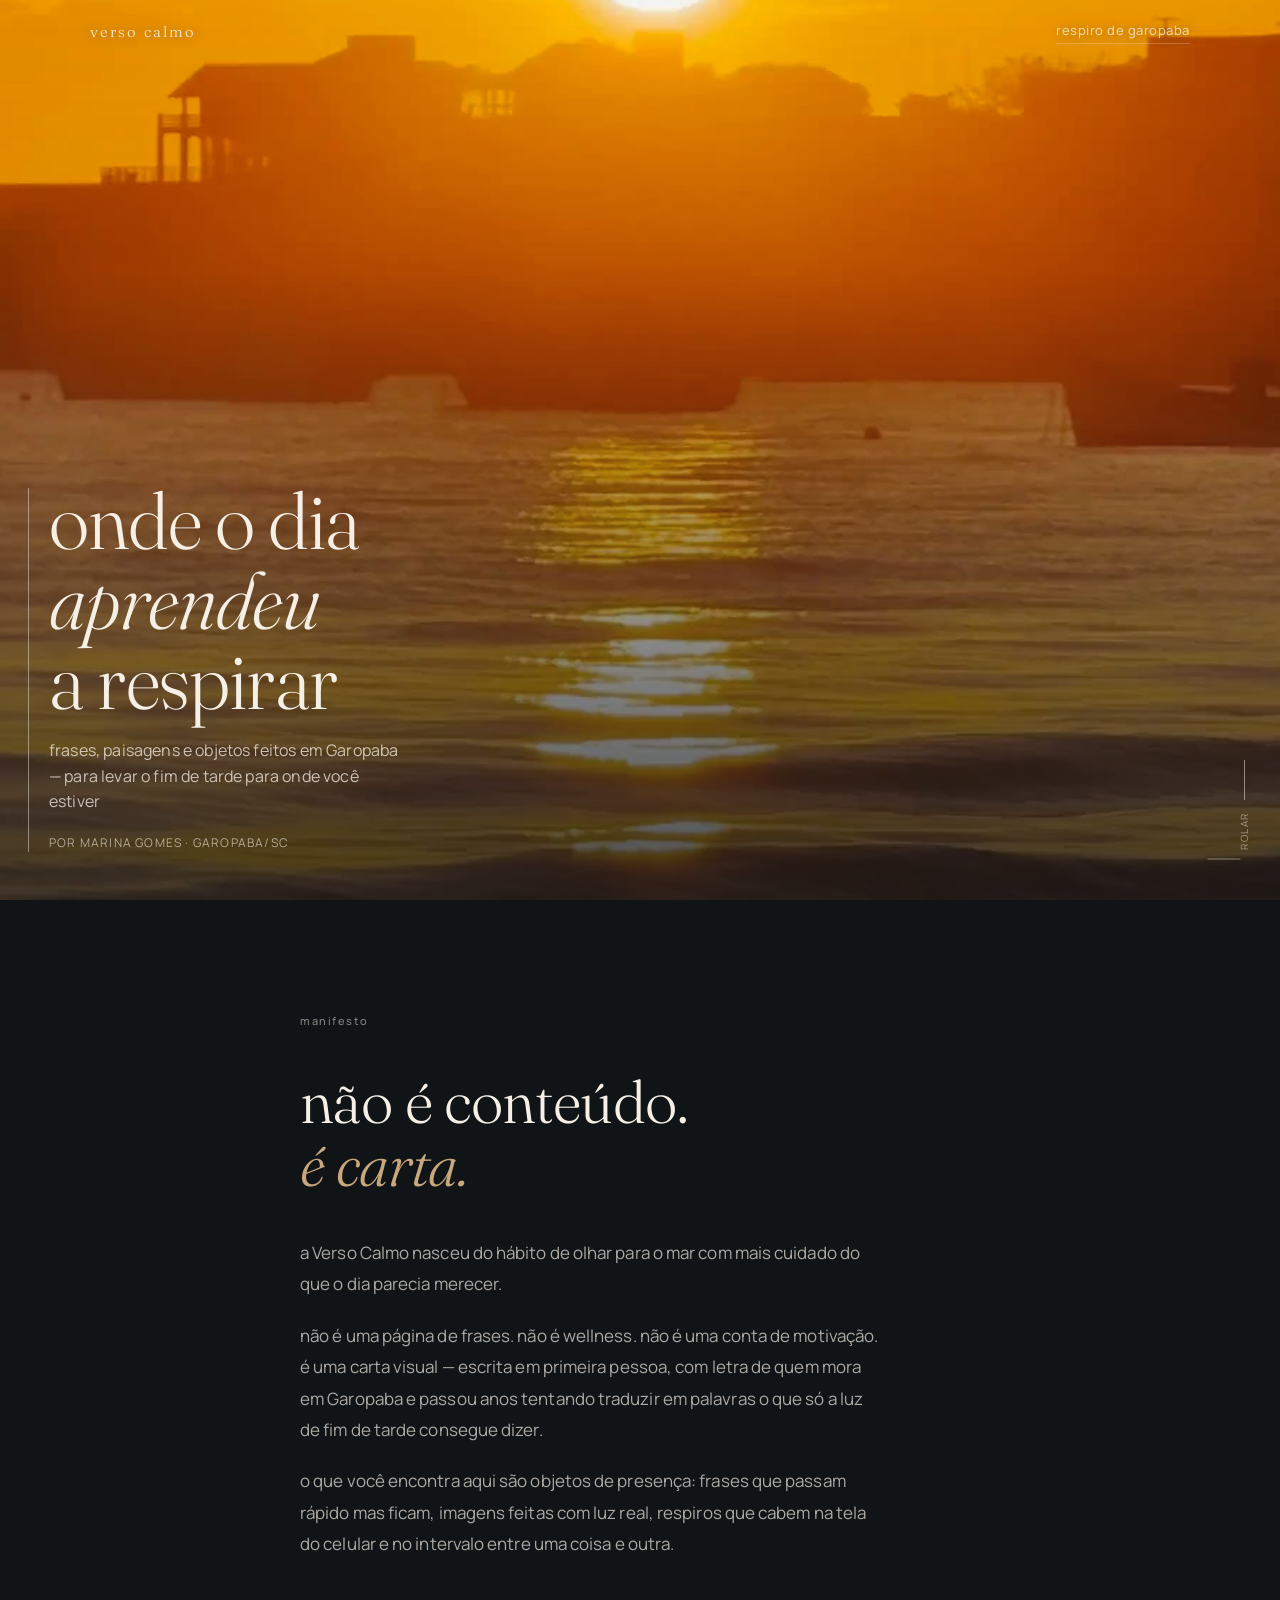
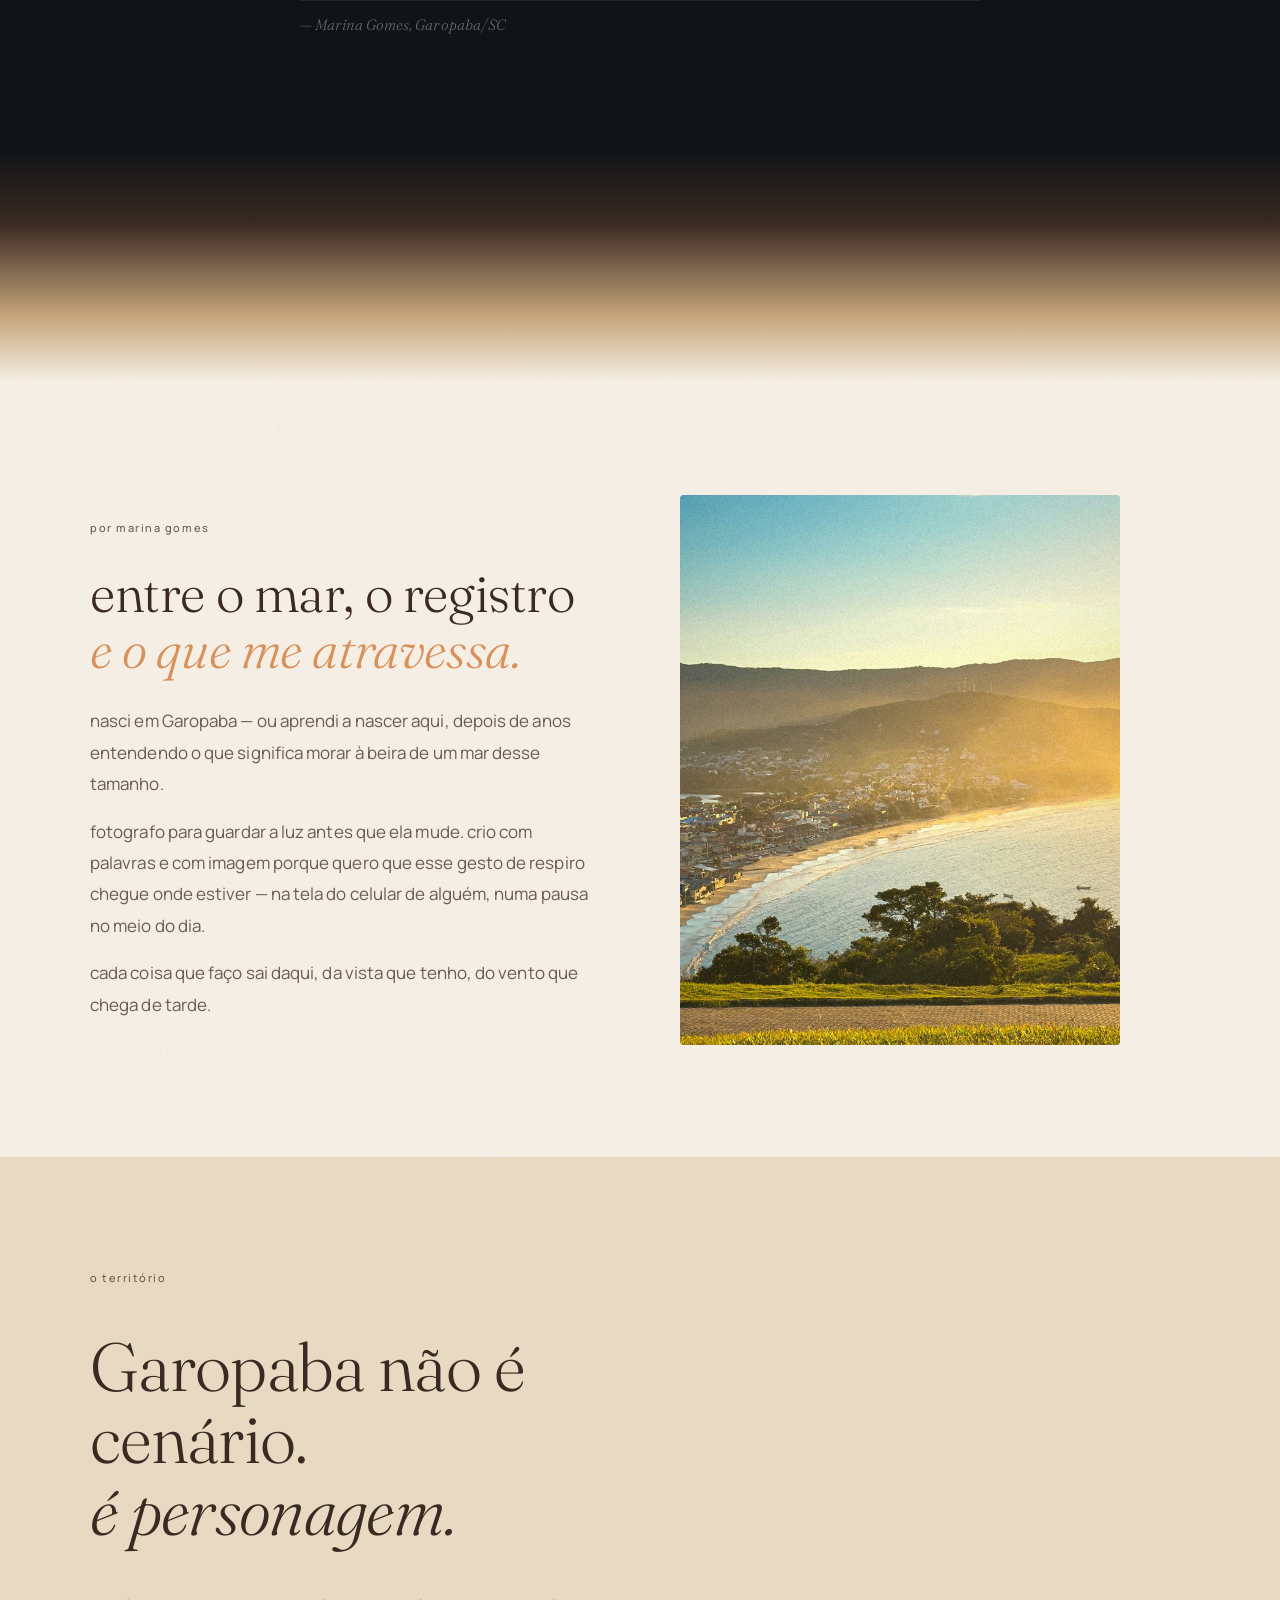
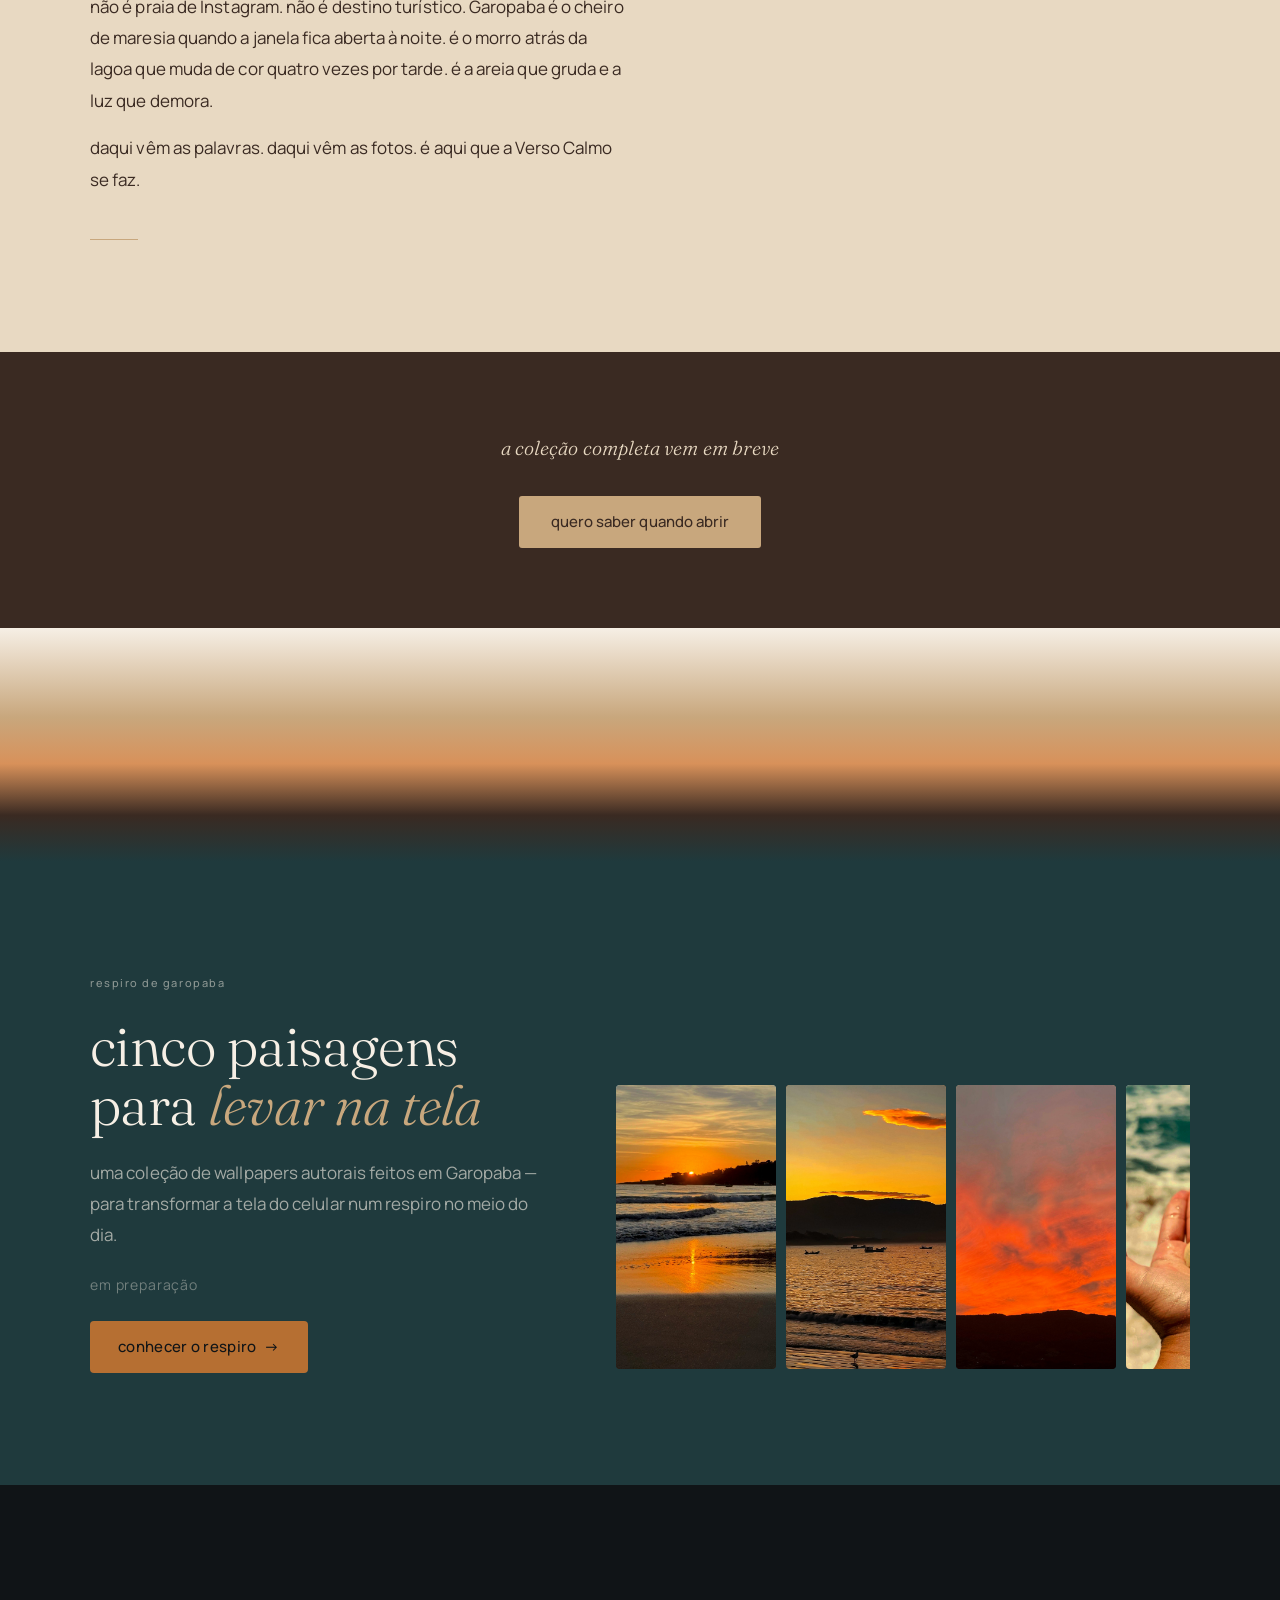
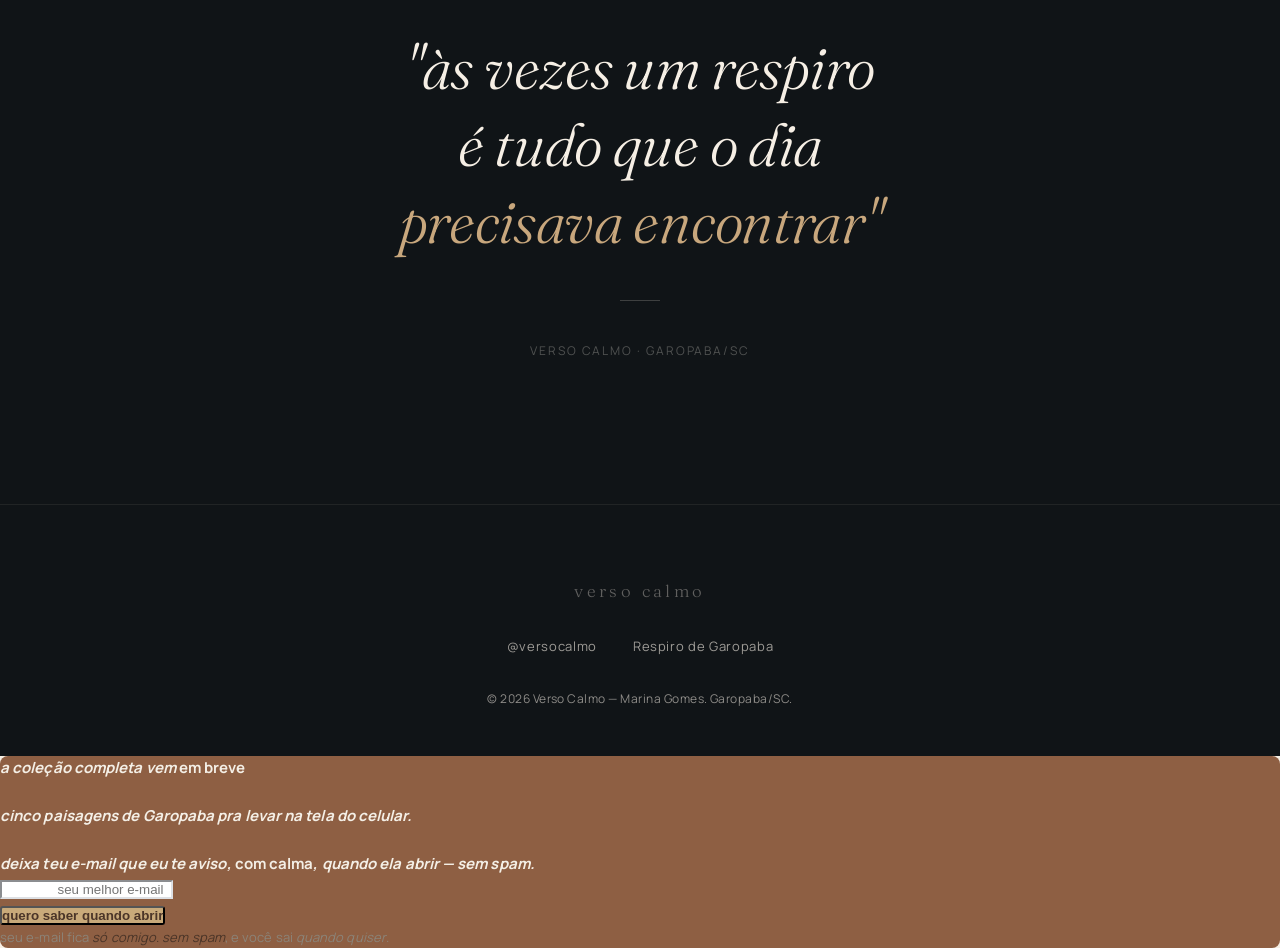
==== commit f62a4ade: "Mobile: chamada curta no form (desktop mantem texto completo) - Adiciona <span class=kit-full> (desk" ====
--- a/index.html
+++ b/index.html
@@ -923,6 +923,74 @@
     .cta-lista__btn:hover { background: var(--vc-ambar-suave); }
     @media (max-width: 639px) {
       .cta-lista { padding: 4rem 1.5rem; }
+    }
+  
+    /* texto curto aparece so no mobile; desktop usa o completo */
+    .formkit-form[data-uid="2921b87d9a"] .kit-short { display: none; }
+
+    /* === KIT POPUP — MOBILE: card horizontal (imagem | form) === */
+    @media (max-width: 639px) {
+      /* alterna texto: esconde o completo, mostra o curto */
+      .formkit-form[data-uid="2921b87d9a"] .kit-full { display: none !important; }
+      .formkit-form[data-uid="2921b87d9a"] .kit-short { display: inline !important; }
+
+      /* duas colunas lado a lado: imagem | form */
+      .formkit-form[data-uid="2921b87d9a"] [data-style="full"] {
+        display: grid !important;
+        grid-template-columns: 46% 54% !important;
+        align-items: stretch !important;
+        min-height: 230px !important;
+      }
+
+      .formkit-form[data-uid="2921b87d9a"] .formkit-background {
+        min-height: 100% !important;
+        height: 100% !important;
+        background-position: center !important;
+        background-size: cover !important;
+      }
+
+      .formkit-form[data-uid="2921b87d9a"] .formkit-column {
+        padding: 2.75rem 1rem 1.1rem !important;
+        display: flex !important;
+        flex-direction: column !important;
+        justify-content: center !important;
+        box-sizing: border-box !important;
+      }
+
+      .formkit-form[data-uid="2921b87d9a"] .formkit-header {
+        margin-bottom: 0.75rem !important;
+      }
+      .formkit-form[data-uid="2921b87d9a"] .formkit-header h2 {
+        font-size: 0.95rem !important;
+        line-height: 1.4 !important;
+        margin: 0 !important;
+      }
+
+      .formkit-form[data-uid="2921b87d9a"] .formkit-fields {
+        display: flex !important;
+        flex-direction: column !important;
+        gap: 0.35rem !important;
+        width: 100% !important;
+      }
+      .formkit-form[data-uid="2921b87d9a"] .formkit-field { margin: 0 !important; }
+      .formkit-form[data-uid="2921b87d9a"] .formkit-input {
+        width: 100% !important;
+        padding: 8px 0 !important;
+        font-size: 0.78rem !important;
+      }
+      .formkit-form[data-uid="2921b87d9a"] .formkit-submit {
+        width: 100% !important;
+        margin: 0 !important;
+      }
+      .formkit-form[data-uid="2921b87d9a"] .formkit-submit > span {
+        padding: 9px 8px !important;
+        font-size: 0.72rem !important;
+      }
+      .formkit-form[data-uid="2921b87d9a"] .formkit-disclaimer {
+        font-size: 0.58rem !important;
+        line-height: 1.3 !important;
+        margin: 0.3rem 0 0 !important;
+      }
     }
   </style>
 </head>
@@ -1538,7 +1606,7 @@
   </script>
   <!-- Kit popup — dispara por scroll, gerenciado pelo ck.5.js -->
   <script src="https://f.convertkit.com/ckjs/ck.5.js"></script>
-  <form action="https://app.kit.com/forms/9601037/subscriptions" class="seva-form formkit-form" method="post" data-sv-form="9601037" data-uid="2921b87d9a" data-format="modal" data-version="5" data-options="{&quot;settings&quot;:{&quot;after_subscribe&quot;:{&quot;action&quot;:&quot;message&quot;,&quot;success_message&quot;:&quot;pronto 🌊 teu lugar está guardado. quando o Respiro de Garopaba abrir, você é uma das primeiras.&quot;,&quot;redirect_url&quot;:&quot;&quot;},&quot;analytics&quot;:{&quot;google&quot;:null,&quot;fathom&quot;:null,&quot;facebook&quot;:null,&quot;segment&quot;:null,&quot;pinterest&quot;:null,&quot;sparkloop&quot;:null,&quot;googletagmanager&quot;:null},&quot;modal&quot;:{&quot;trigger&quot;:&quot;scroll&quot;,&quot;scroll_percentage&quot;:&quot;7&quot;,&quot;timer&quot;:5,&quot;devices&quot;:&quot;all&quot;,&quot;show_once_every&quot;:&quot;3&quot;},&quot;powered_by&quot;:{&quot;show&quot;:false,&quot;url&quot;:&quot;https://kit.com/features/forms?utm_campaign=poweredby&amp;utm_content=form&amp;utm_medium=referral&amp;utm_source=dynamic&quot;},&quot;recaptcha&quot;:{&quot;enabled&quot;:false},&quot;return_visitor&quot;:{&quot;action&quot;:&quot;show&quot;,&quot;custom_content&quot;:&quot;&quot;},&quot;slide_in&quot;:{&quot;display_in&quot;:&quot;bottom_right&quot;,&quot;trigger&quot;:&quot;timer&quot;,&quot;scroll_percentage&quot;:null,&quot;timer&quot;:5,&quot;devices&quot;:&quot;all&quot;,&quot;show_once_every&quot;:15},&quot;sticky_bar&quot;:{&quot;display_in&quot;:&quot;top&quot;,&quot;trigger&quot;:&quot;timer&quot;,&quot;scroll_percentage&quot;:null,&quot;timer&quot;:5,&quot;devices&quot;:&quot;all&quot;,&quot;show_once_every&quot;:15}},&quot;version&quot;:&quot;5&quot;}" min-width="400 500 600 700 800" style="background-color: rgb(142, 95, 67); border-radius: 8px;"><div data-style="full"><div data-element="column" class="formkit-background" style="background-image: url(&quot;https://embed.filekitcdn.com/e/vvA43hGfqrHpv4t4FE1ZwJ/xbrR5YKZt6bKvWZy8nczjw&quot;);"></div><div data-element="column" class="formkit-column"><div class="formkit-header" data-element="header" style="color: rgb(244, 239, 230); font-size: 10px; font-weight: 400;"><h2><em>a coleção completa vem </em><strong>em breve</strong><em><br><br>cinco paisagens de Garopaba pra levar na tela do celular. <br><br>deixa teu e-mail que eu te aviso, </em>com calma<em>, quando ela abrir — </em><strong><em>sem spam.</em></strong></h2></div><ul class="formkit-alert formkit-alert-error" data-element="errors" data-group="alert"></ul><div data-element="fields" class="seva-fields formkit-fields"><div class="formkit-field"><input class="formkit-input" name="email_address" aria-label="               seu melhor e-mail" placeholder="               seu melhor e-mail" required="" type="email" style="color: rgb(139, 139, 139); border-color: rgb(221, 224, 228); font-weight: 400;"></div><button data-element="submit" class="formkit-submit formkit-submit" style="color: rgb(75, 53, 40); background-color: rgb(201, 170, 122); border-radius: 3px; font-weight: 700;"><div class="formkit-spinner"><div></div><div></div><div></div></div><span class="">quero saber quando abrir</span></button></div><div class="formkit-disclaimer" data-element="disclaimer" style="color: rgb(139, 131, 120); font-size: 13px;"><p>seu e-mail fica <span style="color:#4b3528"><em>só comigo</em></span><span style="color:#4b3528">. </span><span style="color:#4b3528"><em>sem spam</em></span>, e você sai <em>quando quiser</em>.</p></div></div></div></form>
+  <form action="https://app.kit.com/forms/9601037/subscriptions" class="seva-form formkit-form" method="post" data-sv-form="9601037" data-uid="2921b87d9a" data-format="modal" data-version="5" data-options="{&quot;settings&quot;:{&quot;after_subscribe&quot;:{&quot;action&quot;:&quot;message&quot;,&quot;success_message&quot;:&quot;pronto 🌊 teu lugar está guardado. quando o Respiro de Garopaba abrir, você é uma das primeiras.&quot;,&quot;redirect_url&quot;:&quot;&quot;},&quot;analytics&quot;:{&quot;google&quot;:null,&quot;fathom&quot;:null,&quot;facebook&quot;:null,&quot;segment&quot;:null,&quot;pinterest&quot;:null,&quot;sparkloop&quot;:null,&quot;googletagmanager&quot;:null},&quot;modal&quot;:{&quot;trigger&quot;:&quot;scroll&quot;,&quot;scroll_percentage&quot;:&quot;7&quot;,&quot;timer&quot;:5,&quot;devices&quot;:&quot;all&quot;,&quot;show_once_every&quot;:&quot;3&quot;},&quot;powered_by&quot;:{&quot;show&quot;:false,&quot;url&quot;:&quot;https://kit.com/features/forms?utm_campaign=poweredby&amp;utm_content=form&amp;utm_medium=referral&amp;utm_source=dynamic&quot;},&quot;recaptcha&quot;:{&quot;enabled&quot;:false},&quot;return_visitor&quot;:{&quot;action&quot;:&quot;show&quot;,&quot;custom_content&quot;:&quot;&quot;},&quot;slide_in&quot;:{&quot;display_in&quot;:&quot;bottom_right&quot;,&quot;trigger&quot;:&quot;timer&quot;,&quot;scroll_percentage&quot;:null,&quot;timer&quot;:5,&quot;devices&quot;:&quot;all&quot;,&quot;show_once_every&quot;:15},&quot;sticky_bar&quot;:{&quot;display_in&quot;:&quot;top&quot;,&quot;trigger&quot;:&quot;timer&quot;,&quot;scroll_percentage&quot;:null,&quot;timer&quot;:5,&quot;devices&quot;:&quot;all&quot;,&quot;show_once_every&quot;:15}},&quot;version&quot;:&quot;5&quot;}" min-width="400 500 600 700 800" style="background-color: rgb(142, 95, 67); border-radius: 8px;"><div data-style="full"><div data-element="column" class="formkit-background" style="background-image: url(&quot;https://embed.filekitcdn.com/e/vvA43hGfqrHpv4t4FE1ZwJ/xbrR5YKZt6bKvWZy8nczjw&quot;);"></div><div data-element="column" class="formkit-column"><div class="formkit-header" data-element="header" style="color: rgb(244, 239, 230); font-size: 10px; font-weight: 400;"><h2><span class="kit-full"><em>a coleção completa vem </em><strong>em breve</strong><em><br><br>cinco paisagens de Garopaba pra levar na tela do celular. <br><br>deixa teu e-mail que eu te aviso, </em>com calma<em>, quando ela abrir — </em><strong><em>sem spam.</em></strong></span><span class="kit-short"><em>a coleção vem </em><strong>em breve</strong><em>.<br><br>deixa teu e-mail que eu te aviso, </em>com calma<em> — </em><strong><em>sem spam.</em></strong></span></h2></div><ul class="formkit-alert formkit-alert-error" data-element="errors" data-group="alert"></ul><div data-element="fields" class="seva-fields formkit-fields"><div class="formkit-field"><input class="formkit-input" name="email_address" aria-label="               seu melhor e-mail" placeholder="               seu melhor e-mail" required="" type="email" style="color: rgb(139, 139, 139); border-color: rgb(221, 224, 228); font-weight: 400;"></div><button data-element="submit" class="formkit-submit formkit-submit" style="color: rgb(75, 53, 40); background-color: rgb(201, 170, 122); border-radius: 3px; font-weight: 700;"><div class="formkit-spinner"><div></div><div></div><div></div></div><span class="">quero saber quando abrir</span></button></div><div class="formkit-disclaimer" data-element="disclaimer" style="color: rgb(139, 131, 120); font-size: 13px;"><p>seu e-mail fica <span style="color:#4b3528"><em>só comigo</em></span><span style="color:#4b3528">. </span><span style="color:#4b3528"><em>sem spam</em></span>, e você sai <em>quando quiser</em>.</p></div></div></div></form>
 
 </body>
 </html>
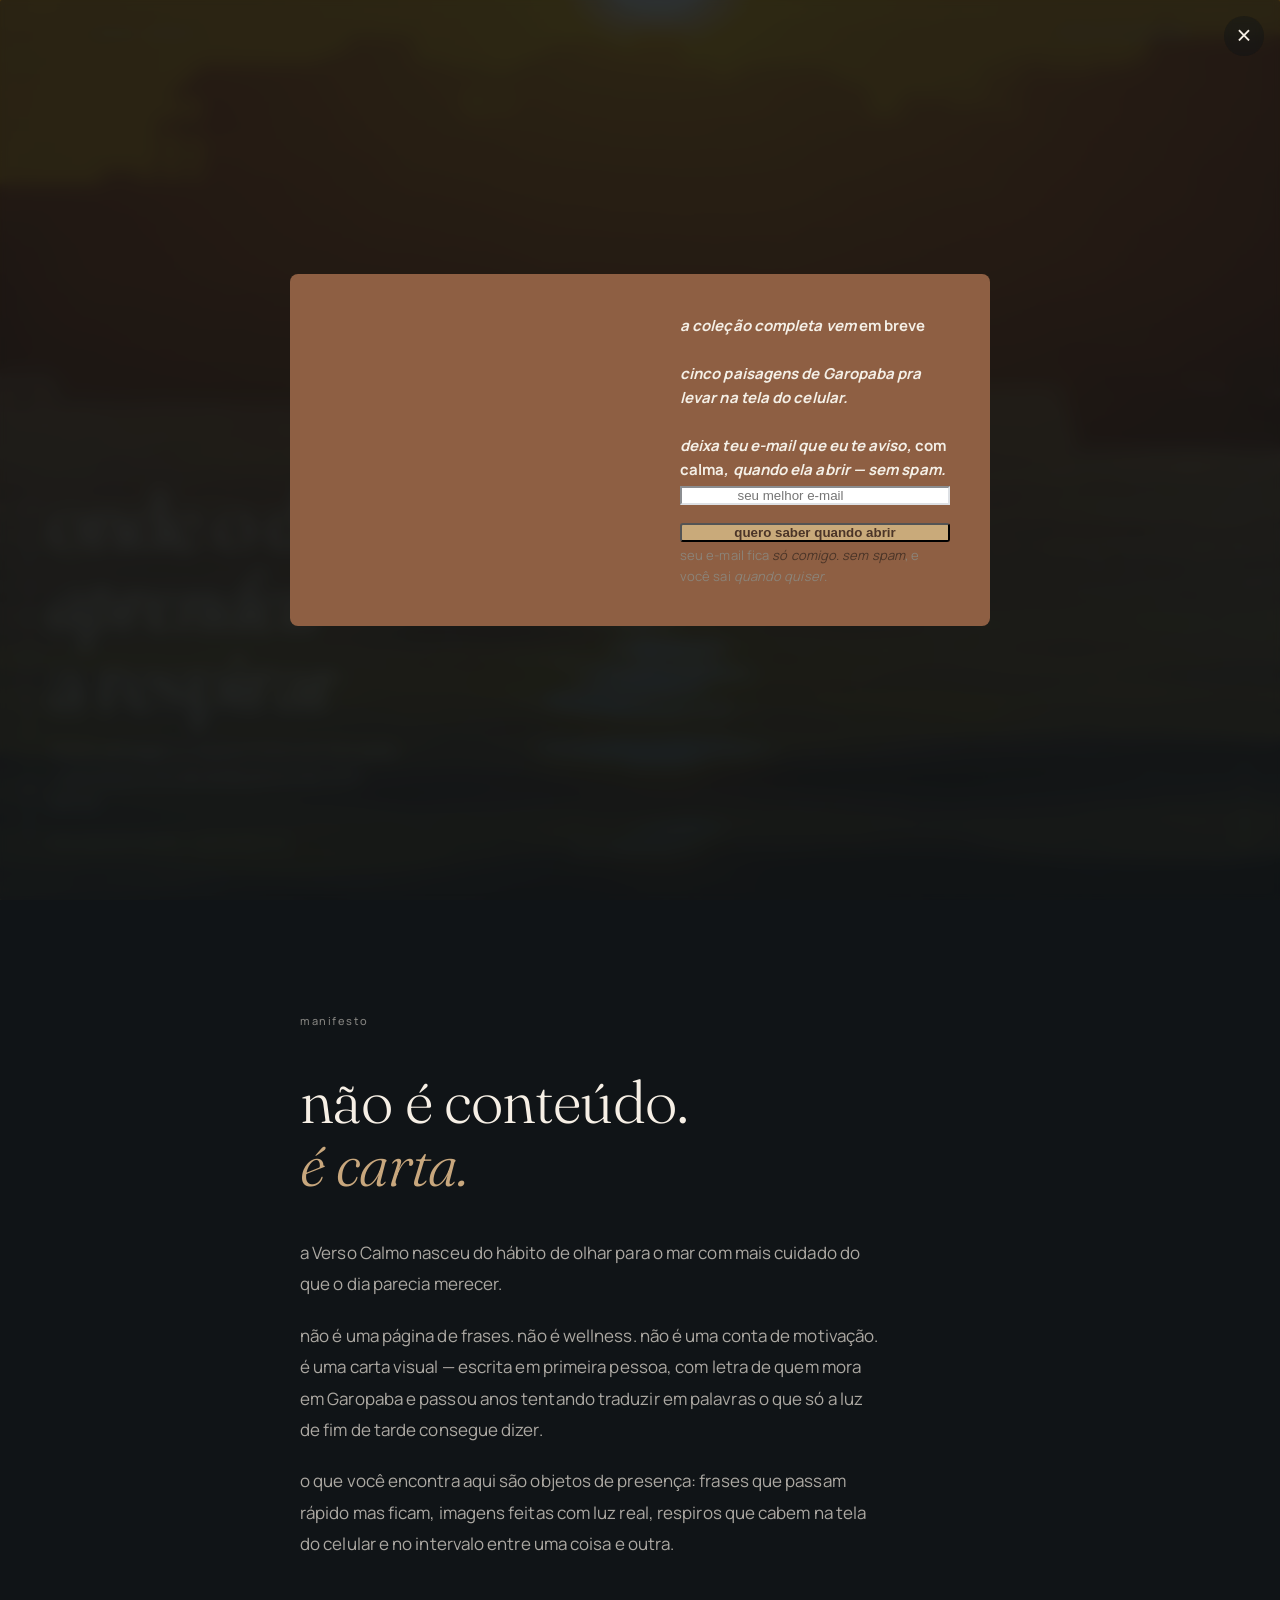
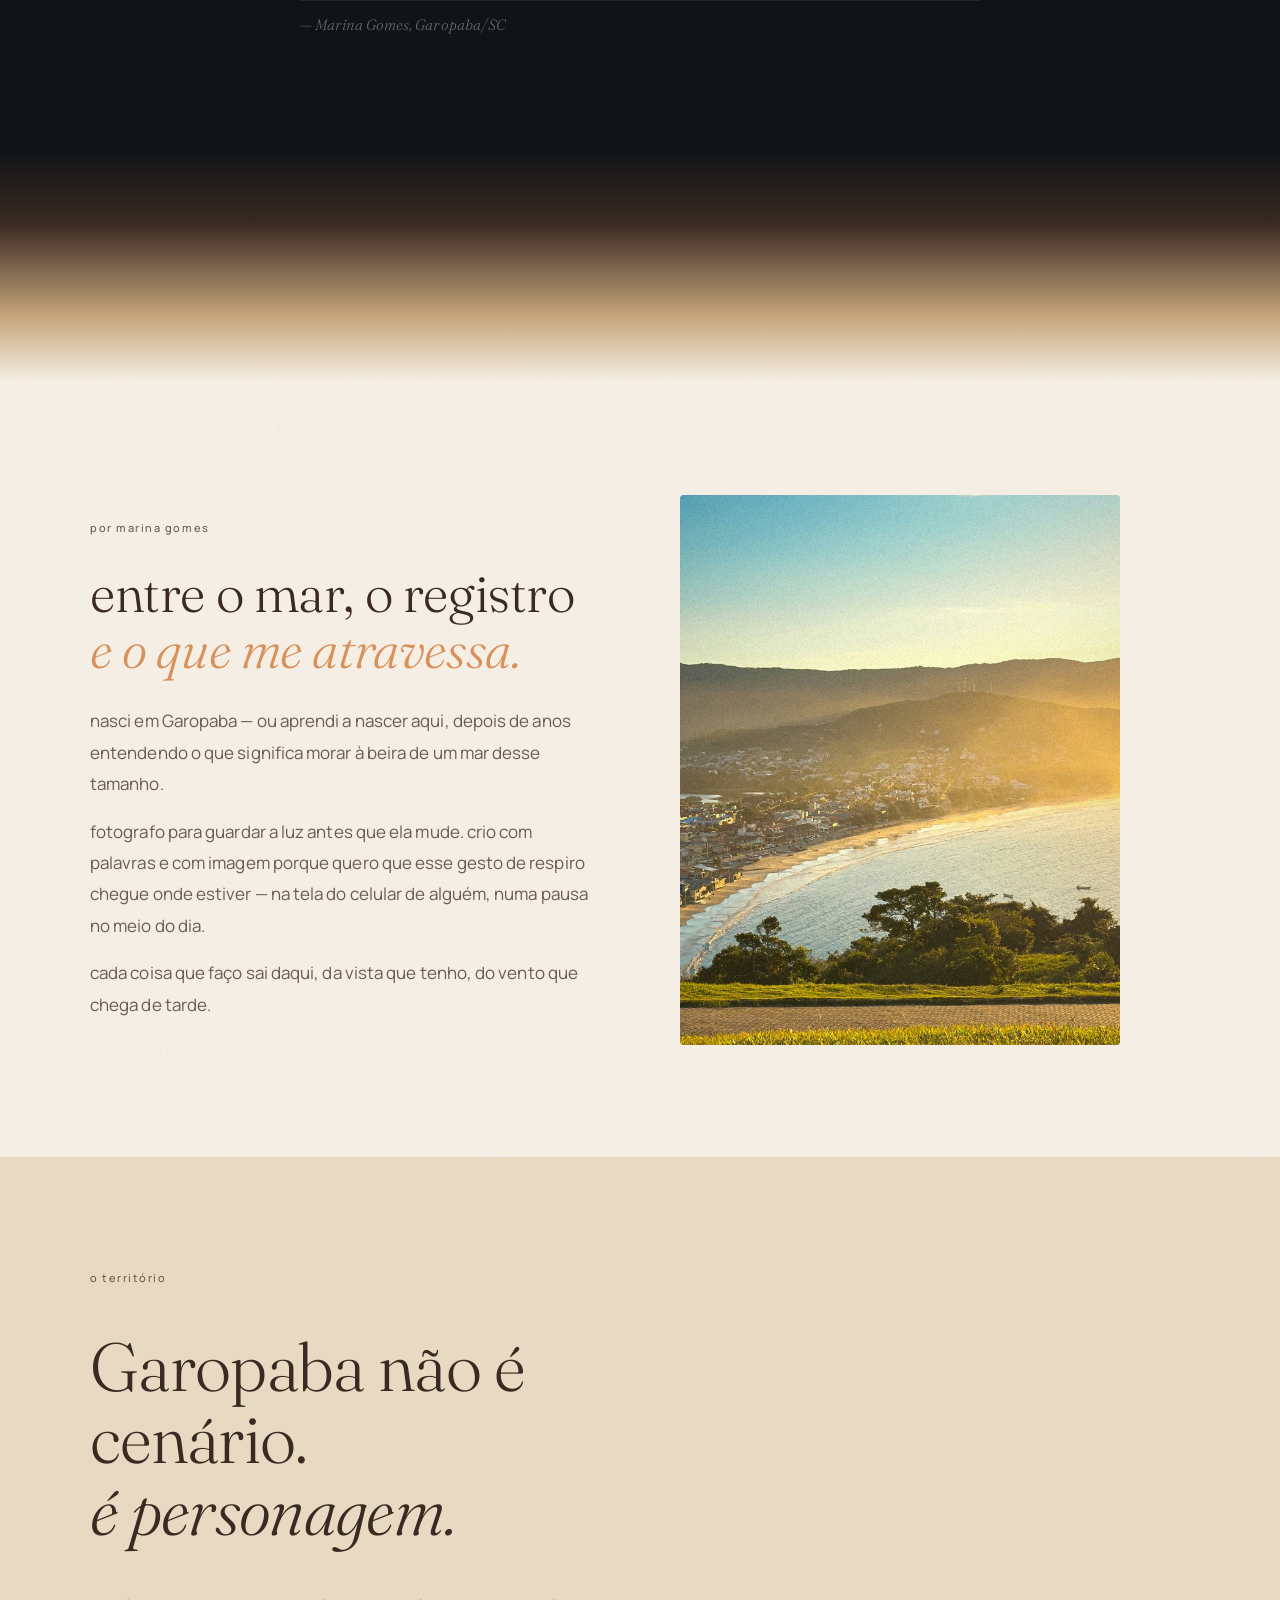
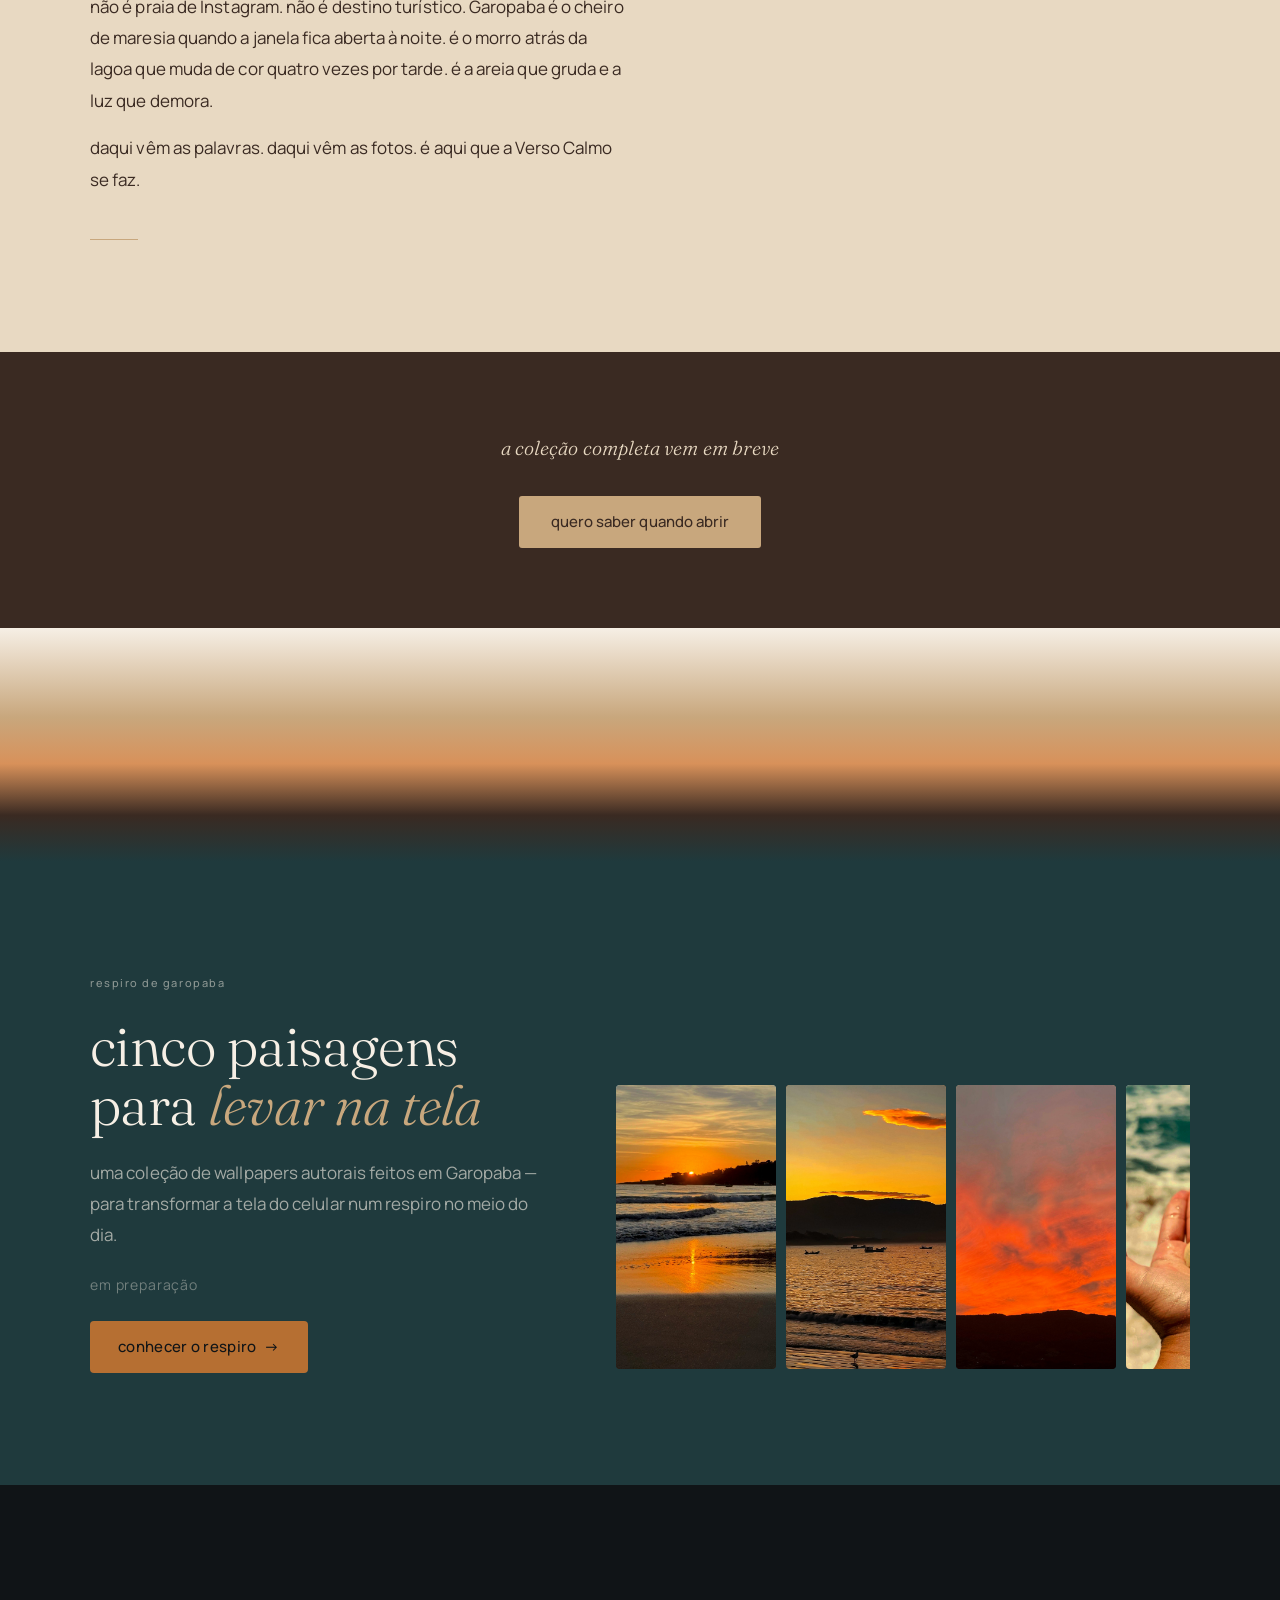
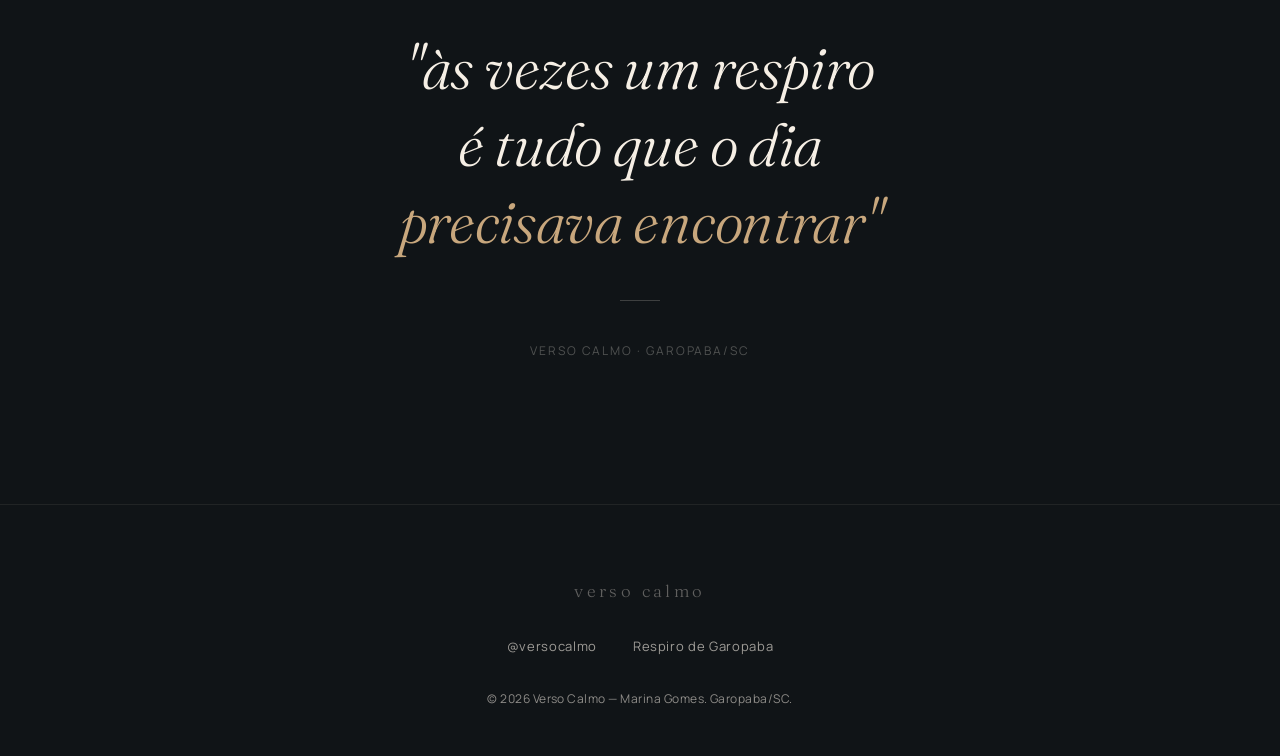
==== commit 51fc624f: "Home popup: usa o form inline do Kit (igual /lista) em modal proprio Troca a abordagem: em vez do mo" ====
--- a/index.html
+++ b/index.html
@@ -925,10 +925,77 @@
       .cta-lista { padding: 4rem 1.5rem; }
     }
   
+    /* form inline do Kit: garante render igual a /lista */
+    .formkit-form[data-uid="2921b87d9a"] {
+      display: block !important;
+      max-width: 100% !important;
+      box-shadow: none !important;
+    }
+
+    /* === POPUP proprio (overlay que eu controlo) === */
+    .vc-popup {
+      position: fixed; inset: 0; z-index: 9999;
+      display: flex; align-items: center; justify-content: center;
+      padding: 0.75rem;
+      opacity: 0; visibility: hidden; pointer-events: none;
+      transition: opacity .35s ease;
+    }
+    .vc-popup.is-open { opacity: 1; visibility: visible; pointer-events: auto; }
+    .vc-popup__backdrop {
+      position: absolute; inset: 0;
+      background: rgba(16,20,23,0.6);
+      -webkit-backdrop-filter: blur(3px); backdrop-filter: blur(3px);
+    }
+    .vc-popup__card { position: relative; z-index: 1; width: 100%; max-width: 700px; }
+    .vc-popup__close {
+      position: absolute; top: 1rem; right: 1rem; z-index: 2;
+      width: 2.5rem; height: 2.5rem;
+      display: flex; align-items: center; justify-content: center;
+      font-size: 1.6rem; line-height: 1;
+      color: var(--vc-sal);
+      background: rgba(16,20,23,0.45);
+      border: none; border-radius: 50%;
+      cursor: pointer;
+      -webkit-backdrop-filter: blur(4px); backdrop-filter: blur(4px);
+      transition: background .2s ease;
+    }
+    .vc-popup__close:hover { background: rgba(16,20,23,0.7); }
+
+    /* Desktop: forca as 2 colunas do Kit dentro do popup
+       (no modal o Kit nao mede a largura certo e perde o grid nativo) */
+    @media (min-width: 640px) {
+      .vc-popup .formkit-form[data-uid="2921b87d9a"] [data-style="full"] {
+        display: grid !important;
+        grid-template-columns: 1fr 1fr !important;
+        align-items: stretch !important;
+      }
+      .vc-popup .formkit-form[data-uid="2921b87d9a"] .formkit-background {
+        min-height: 100% !important;
+        height: 100% !important;
+        background-size: cover !important;
+        background-position: center !important;
+      }
+      .vc-popup .formkit-form[data-uid="2921b87d9a"] .formkit-column {
+        padding: 40px !important;
+      }
+      .vc-popup .formkit-form[data-uid="2921b87d9a"] .formkit-fields {
+        display: block !important;
+        width: 100% !important;
+      }
+      .vc-popup .formkit-form[data-uid="2921b87d9a"] .formkit-field {
+        width: 100% !important;
+        margin: 0 0 12px 0 !important;
+      }
+      .vc-popup .formkit-form[data-uid="2921b87d9a"] .formkit-input,
+      .vc-popup .formkit-form[data-uid="2921b87d9a"] .formkit-submit {
+        width: 100% !important;
+      }
+    }
+
     /* texto curto aparece so no mobile; desktop usa o completo */
     .formkit-form[data-uid="2921b87d9a"] .kit-short { display: none; }
 
-    /* === KIT POPUP — MOBILE: card horizontal (imagem | form) === */
+    /* === POPUP — MOBILE: card horizontal (imagem | form) === */
     @media (max-width: 639px) {
       /* alterna texto: esconde o completo, mostra o curto */
       .formkit-form[data-uid="2921b87d9a"] .kit-full { display: none !important; }
@@ -950,7 +1017,7 @@
       }
 
       .formkit-form[data-uid="2921b87d9a"] .formkit-column {
-        padding: 2.75rem 1rem 1.1rem !important;
+        padding: 1.1rem 1rem !important;
         display: flex !important;
         flex-direction: column !important;
         justify-content: center !important;
@@ -1604,9 +1671,33 @@
     if (!saveData) setTimeout(mostrarModal, 2000);
 
   </script>
-  <!-- Kit popup — dispara por scroll, gerenciado pelo ck.5.js -->
+  <!-- Popup de captura: form INLINE do Kit (igual /lista) dentro de modal proprio -->
   <script src="https://f.convertkit.com/ckjs/ck.5.js"></script>
-  <form action="https://app.kit.com/forms/9601037/subscriptions" class="seva-form formkit-form" method="post" data-sv-form="9601037" data-uid="2921b87d9a" data-format="modal" data-version="5" data-options="{&quot;settings&quot;:{&quot;after_subscribe&quot;:{&quot;action&quot;:&quot;message&quot;,&quot;success_message&quot;:&quot;pronto 🌊 teu lugar está guardado. quando o Respiro de Garopaba abrir, você é uma das primeiras.&quot;,&quot;redirect_url&quot;:&quot;&quot;},&quot;analytics&quot;:{&quot;google&quot;:null,&quot;fathom&quot;:null,&quot;facebook&quot;:null,&quot;segment&quot;:null,&quot;pinterest&quot;:null,&quot;sparkloop&quot;:null,&quot;googletagmanager&quot;:null},&quot;modal&quot;:{&quot;trigger&quot;:&quot;scroll&quot;,&quot;scroll_percentage&quot;:&quot;7&quot;,&quot;timer&quot;:5,&quot;devices&quot;:&quot;all&quot;,&quot;show_once_every&quot;:&quot;3&quot;},&quot;powered_by&quot;:{&quot;show&quot;:false,&quot;url&quot;:&quot;https://kit.com/features/forms?utm_campaign=poweredby&amp;utm_content=form&amp;utm_medium=referral&amp;utm_source=dynamic&quot;},&quot;recaptcha&quot;:{&quot;enabled&quot;:false},&quot;return_visitor&quot;:{&quot;action&quot;:&quot;show&quot;,&quot;custom_content&quot;:&quot;&quot;},&quot;slide_in&quot;:{&quot;display_in&quot;:&quot;bottom_right&quot;,&quot;trigger&quot;:&quot;timer&quot;,&quot;scroll_percentage&quot;:null,&quot;timer&quot;:5,&quot;devices&quot;:&quot;all&quot;,&quot;show_once_every&quot;:15},&quot;sticky_bar&quot;:{&quot;display_in&quot;:&quot;top&quot;,&quot;trigger&quot;:&quot;timer&quot;,&quot;scroll_percentage&quot;:null,&quot;timer&quot;:5,&quot;devices&quot;:&quot;all&quot;,&quot;show_once_every&quot;:15}},&quot;version&quot;:&quot;5&quot;}" min-width="400 500 600 700 800" style="background-color: rgb(142, 95, 67); border-radius: 8px;"><div data-style="full"><div data-element="column" class="formkit-background" style="background-image: url(&quot;https://embed.filekitcdn.com/e/vvA43hGfqrHpv4t4FE1ZwJ/xbrR5YKZt6bKvWZy8nczjw&quot;);"></div><div data-element="column" class="formkit-column"><div class="formkit-header" data-element="header" style="color: rgb(244, 239, 230); font-size: 10px; font-weight: 400;"><h2><span class="kit-full"><em>a coleção completa vem </em><strong>em breve</strong><em><br><br>cinco paisagens de Garopaba pra levar na tela do celular. <br><br>deixa teu e-mail que eu te aviso, </em>com calma<em>, quando ela abrir — </em><strong><em>sem spam.</em></strong></span><span class="kit-short"><em>a coleção vem </em><strong>em breve</strong><em>.<br><br>deixa teu e-mail que eu te aviso, </em>com calma<em> — </em><strong><em>sem spam.</em></strong></span></h2></div><ul class="formkit-alert formkit-alert-error" data-element="errors" data-group="alert"></ul><div data-element="fields" class="seva-fields formkit-fields"><div class="formkit-field"><input class="formkit-input" name="email_address" aria-label="               seu melhor e-mail" placeholder="               seu melhor e-mail" required="" type="email" style="color: rgb(139, 139, 139); border-color: rgb(221, 224, 228); font-weight: 400;"></div><button data-element="submit" class="formkit-submit formkit-submit" style="color: rgb(75, 53, 40); background-color: rgb(201, 170, 122); border-radius: 3px; font-weight: 700;"><div class="formkit-spinner"><div></div><div></div><div></div></div><span class="">quero saber quando abrir</span></button></div><div class="formkit-disclaimer" data-element="disclaimer" style="color: rgb(139, 131, 120); font-size: 13px;"><p>seu e-mail fica <span style="color:#4b3528"><em>só comigo</em></span><span style="color:#4b3528">. </span><span style="color:#4b3528"><em>sem spam</em></span>, e você sai <em>quando quiser</em>.</p></div></div></div></form>
+  <div id="vc-popup" class="vc-popup" aria-hidden="true">
+    <div class="vc-popup__backdrop" data-close></div>
+    <button class="vc-popup__close" type="button" data-close aria-label="fechar">&times;</button>
+    <div class="vc-popup__card">
+      <form action="https://app.kit.com/forms/9601037/subscriptions" class="seva-form formkit-form" method="post" data-sv-form="9601037" data-uid="2921b87d9a" data-format="inline" data-version="5" data-options="{&quot;settings&quot;:{&quot;after_subscribe&quot;:{&quot;action&quot;:&quot;message&quot;,&quot;success_message&quot;:&quot;pronto 🌊 teu lugar está guardado. quando o Respiro de Garopaba abrir, você é uma das primeiras.&quot;,&quot;redirect_url&quot;:&quot;&quot;},&quot;analytics&quot;:{&quot;google&quot;:null,&quot;fathom&quot;:null,&quot;facebook&quot;:null,&quot;segment&quot;:null,&quot;pinterest&quot;:null,&quot;sparkloop&quot;:null,&quot;googletagmanager&quot;:null},&quot;modal&quot;:{&quot;trigger&quot;:&quot;scroll&quot;,&quot;scroll_percentage&quot;:&quot;7&quot;,&quot;timer&quot;:5,&quot;devices&quot;:&quot;all&quot;,&quot;show_once_every&quot;:&quot;3&quot;},&quot;powered_by&quot;:{&quot;show&quot;:false,&quot;url&quot;:&quot;https://kit.com/features/forms?utm_campaign=poweredby&amp;utm_content=form&amp;utm_medium=referral&amp;utm_source=dynamic&quot;},&quot;recaptcha&quot;:{&quot;enabled&quot;:false},&quot;return_visitor&quot;:{&quot;action&quot;:&quot;show&quot;,&quot;custom_content&quot;:&quot;&quot;},&quot;slide_in&quot;:{&quot;display_in&quot;:&quot;bottom_right&quot;,&quot;trigger&quot;:&quot;timer&quot;,&quot;scroll_percentage&quot;:null,&quot;timer&quot;:5,&quot;devices&quot;:&quot;all&quot;,&quot;show_once_every&quot;:15},&quot;sticky_bar&quot;:{&quot;display_in&quot;:&quot;top&quot;,&quot;trigger&quot;:&quot;timer&quot;,&quot;scroll_percentage&quot;:null,&quot;timer&quot;:5,&quot;devices&quot;:&quot;all&quot;,&quot;show_once_every&quot;:15}},&quot;version&quot;:&quot;5&quot;}" min-width="400 500 600 700 800" style="background-color: rgb(142, 95, 67); border-radius: 8px;"><div data-style="full"><div data-element="column" class="formkit-background" style="background-image: url(&quot;https://embed.filekitcdn.com/e/vvA43hGfqrHpv4t4FE1ZwJ/xbrR5YKZt6bKvWZy8nczjw&quot;);"></div><div data-element="column" class="formkit-column"><div class="formkit-header" data-element="header" style="color: rgb(244, 239, 230); font-size: 10px; font-weight: 400;"><h2><span class="kit-full"><em>a coleção completa vem </em><strong>em breve</strong><em><br><br>cinco paisagens de Garopaba pra levar na tela do celular. <br><br>deixa teu e-mail que eu te aviso, </em>com calma<em>, quando ela abrir — </em><strong><em>sem spam.</em></strong></span><span class="kit-short"><em>a coleção vem </em><strong>em breve</strong><em>.<br><br>deixa teu e-mail que eu te aviso, </em>com calma<em> — </em><strong><em>sem spam.</em></strong></span></h2></div><ul class="formkit-alert formkit-alert-error" data-element="errors" data-group="alert"></ul><div data-element="fields" class="seva-fields formkit-fields"><div class="formkit-field"><input class="formkit-input" name="email_address" aria-label="               seu melhor e-mail" placeholder="               seu melhor e-mail" required="" type="email" style="color: rgb(139, 139, 139); border-color: rgb(221, 224, 228); font-weight: 400;"></div><button data-element="submit" class="formkit-submit formkit-submit" style="color: rgb(75, 53, 40); background-color: rgb(201, 170, 122); border-radius: 3px; font-weight: 700;"><div class="formkit-spinner"><div></div><div></div><div></div></div><span class="">quero saber quando abrir</span></button></div><div class="formkit-disclaimer" data-element="disclaimer" style="color: rgb(139, 131, 120); font-size: 13px;"><p>seu e-mail fica <span style="color:#4b3528"><em>só comigo</em></span><span style="color:#4b3528">. </span><span style="color:#4b3528"><em>sem spam</em></span>, e você sai <em>quando quiser</em>.</p></div></div></div></form>
+    </div>
+  </div>
+  <script>
+    (function(){
+      var popup = document.getElementById("vc-popup");
+      if(!popup) return;
+      var KEY="vc_popup_seen", JANELA=3*24*60*60*1000; // reaparece a cada 3 dias
+      var last=0; try{ last=parseInt(localStorage.getItem(KEY)||"0",10)||0; }catch(e){}
+      var visto=(Date.now()-last)<JANELA;
+      function abrir(){ if(visto) return; popup.classList.add("is-open"); popup.setAttribute("aria-hidden","false"); visto=true; try{localStorage.setItem(KEY,String(Date.now()));}catch(e){} }
+      function fechar(){ popup.classList.remove("is-open"); popup.setAttribute("aria-hidden","true"); }
+      var alvos = popup.querySelectorAll("[data-close]");
+      for(var i=0;i<alvos.length;i++){ alvos[i].addEventListener("click", fechar); }
+      document.addEventListener("keydown", function(e){ if((e.key==="Escape"||e.key==="Esc") && popup.classList.contains("is-open")) fechar(); });
+      if(!visto){
+        var aoRolar=function(){ if(window.scrollY > window.innerHeight*0.7){ abrir(); window.removeEventListener("scroll", aoRolar); } };
+        window.addEventListener("scroll", aoRolar, {passive:true});
+      }
+    })();
+  </script>
 
 </body>
 </html>
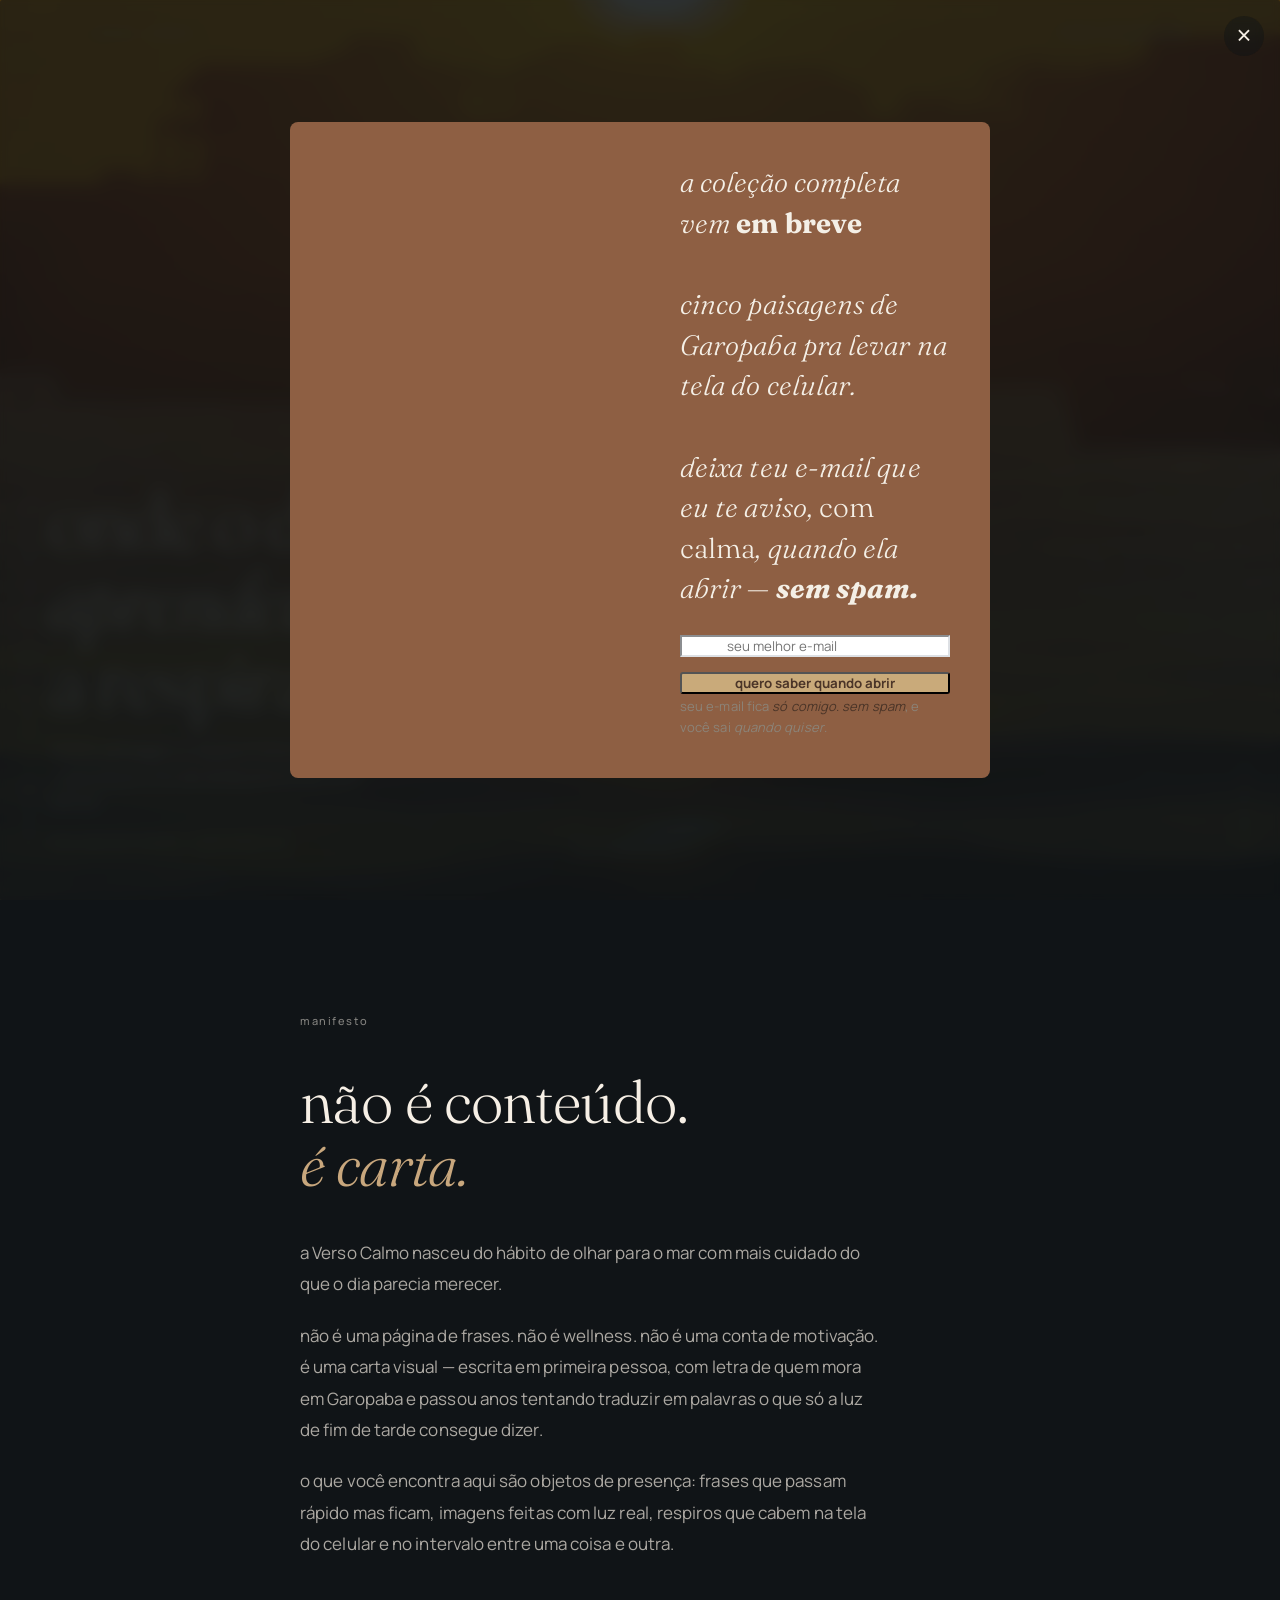
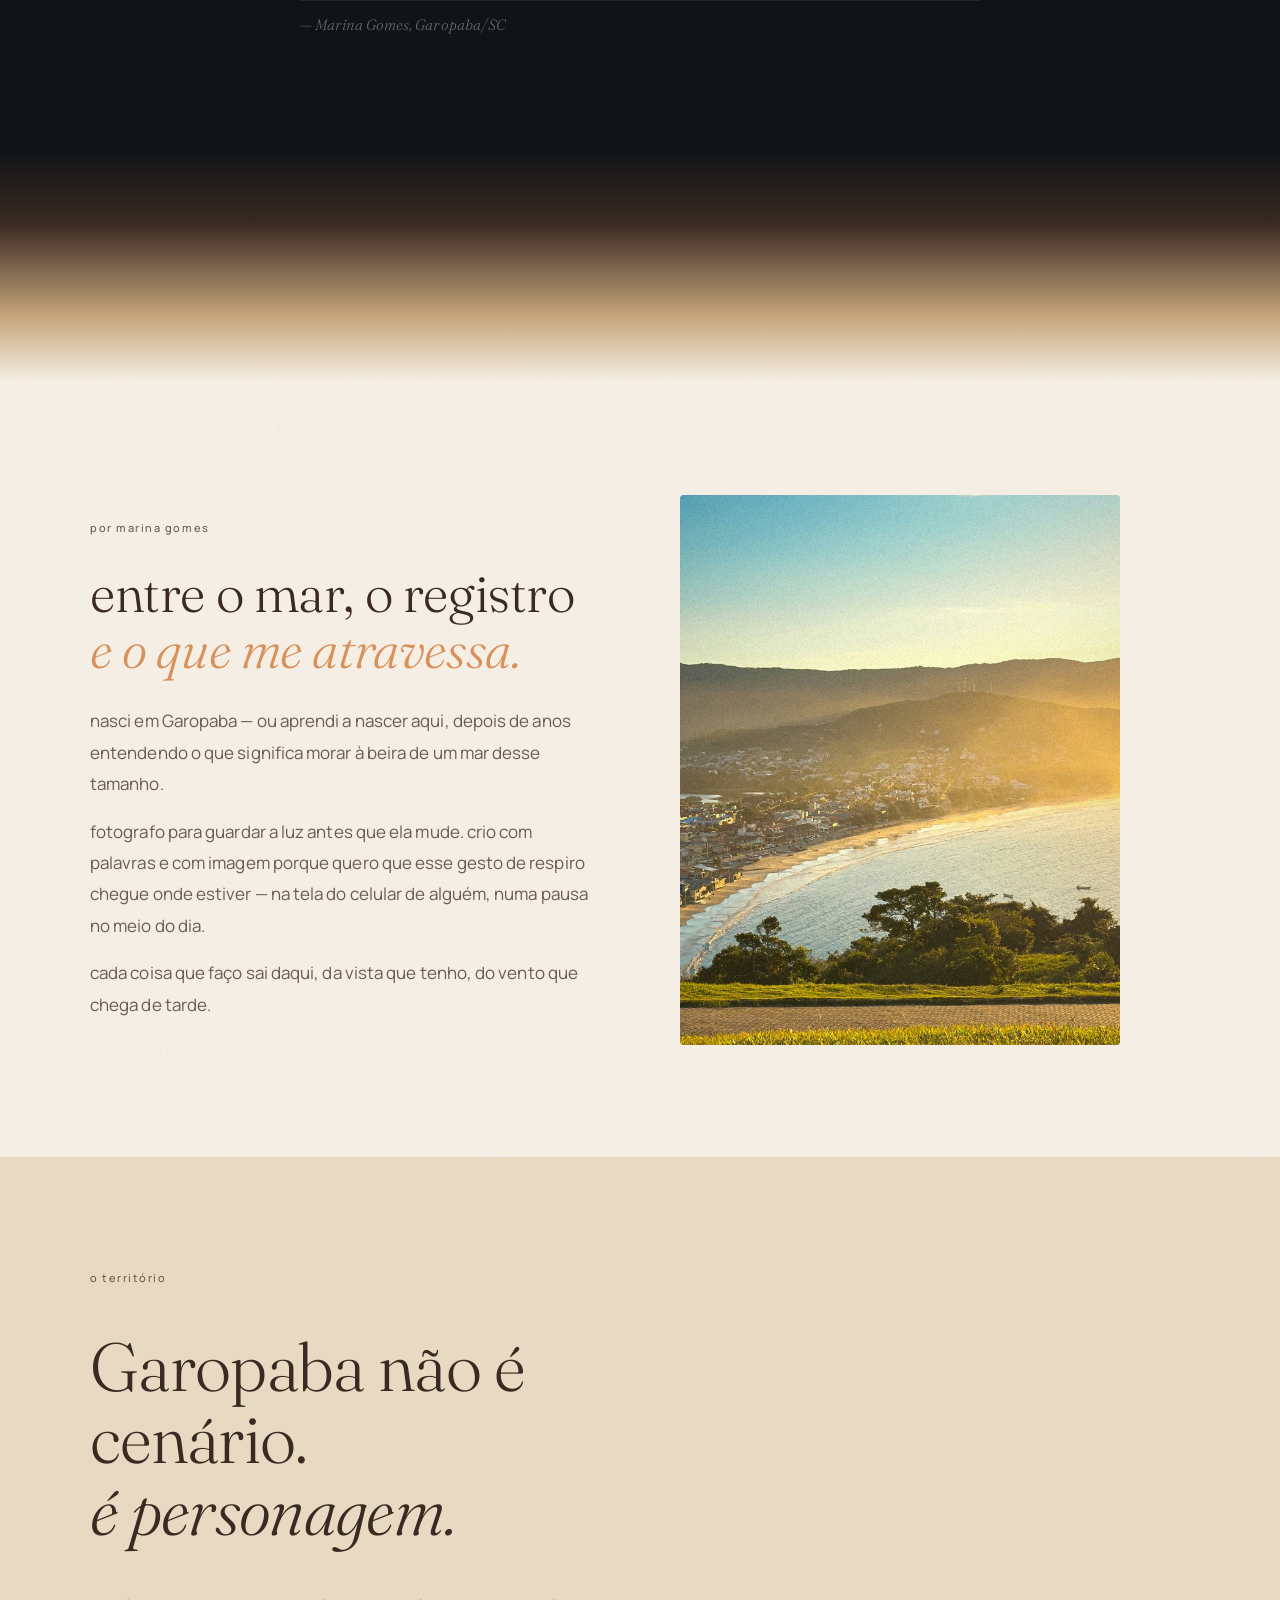
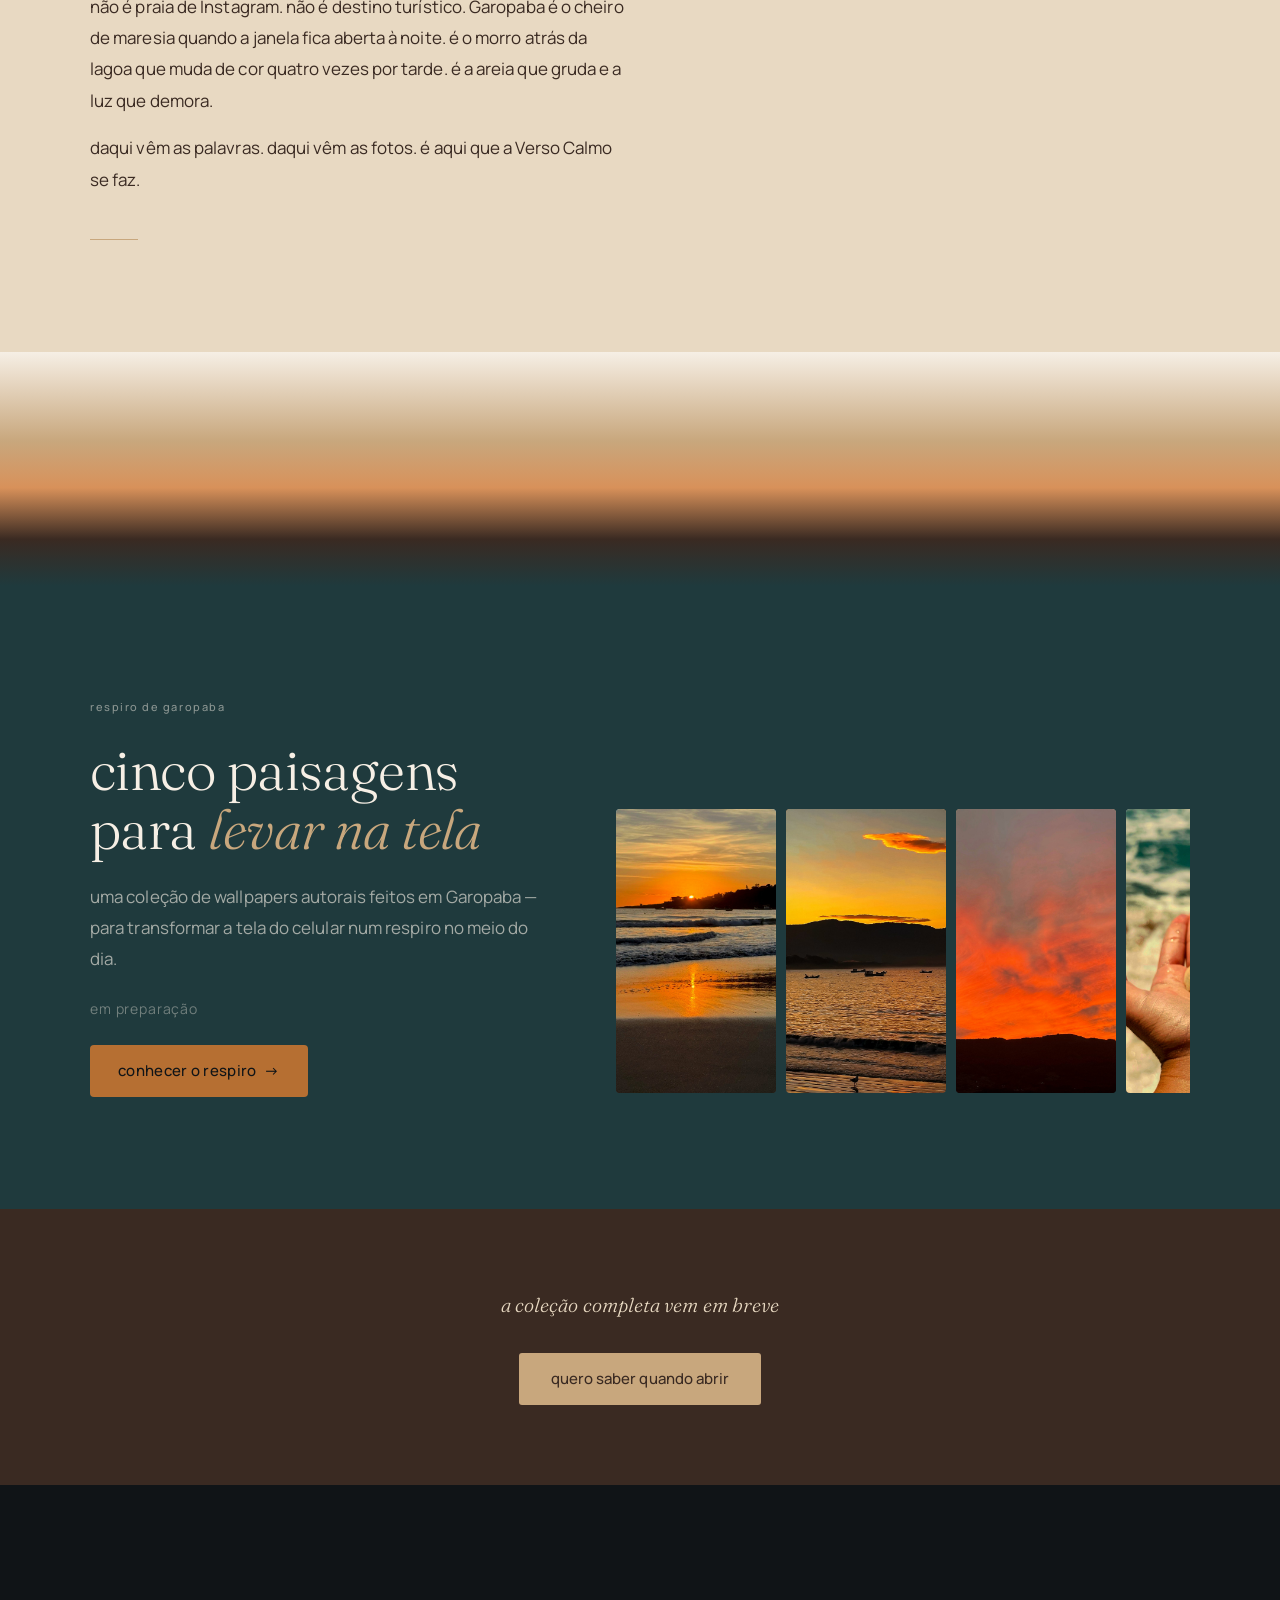
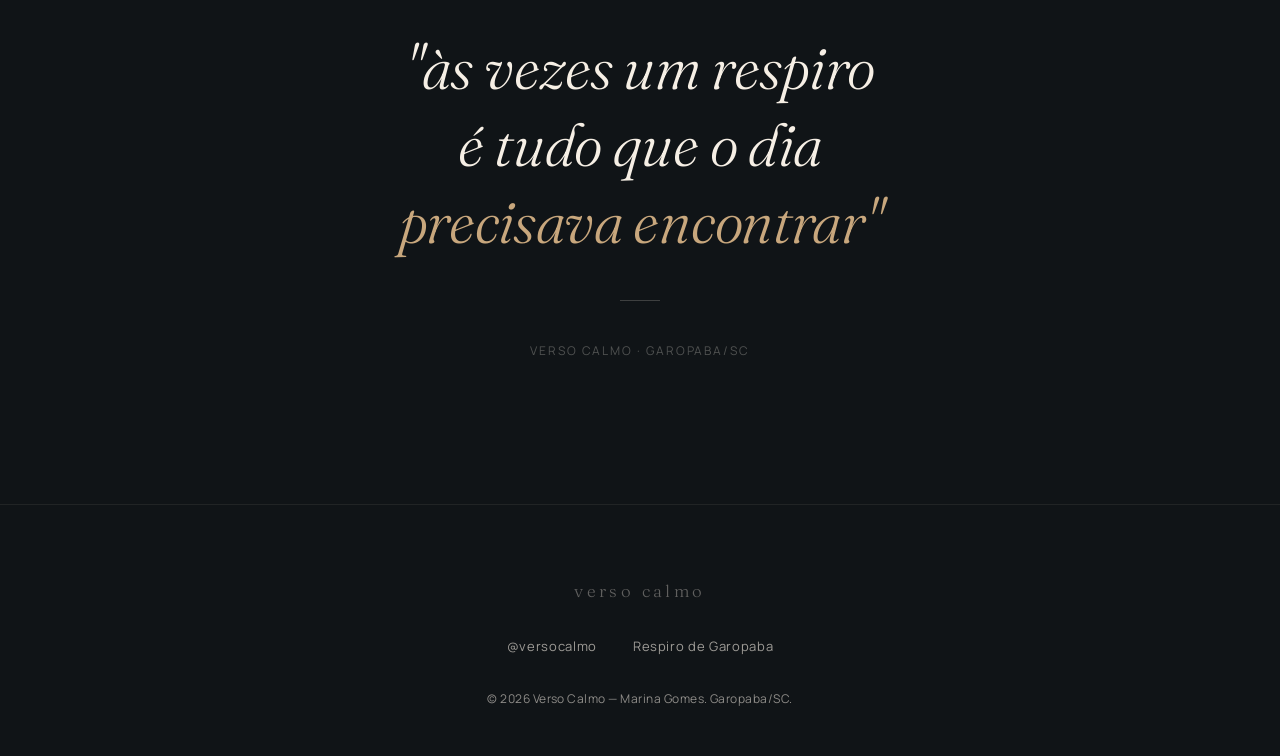
==== commit 07558a38: "Home: corrige tipografia do popup + move CTA da lista pra depois do respiro - Popup estava sem as re" ====
--- a/index.html
+++ b/index.html
@@ -932,6 +932,22 @@
       box-shadow: none !important;
     }
 
+    /* Tipografia: Fraunces no titulo, Manrope no campo/botao (igual /lista) */
+    .formkit-form[data-uid="2921b87d9a"] .formkit-header {
+      font-size: 1rem !important;
+    }
+    .formkit-form[data-uid="2921b87d9a"] .formkit-header h2 {
+      font-family: 'Fraunces', serif !important;
+      font-weight: 300 !important;
+      font-size: clamp(1.25rem, 4vw, 1.75rem) !important;
+      line-height: 1.45 !important;
+      margin: 0 0 1.5rem !important;
+    }
+    .formkit-form[data-uid="2921b87d9a"] .formkit-input,
+    .formkit-form[data-uid="2921b87d9a"] .formkit-submit span {
+      font-family: 'Manrope', sans-serif !important;
+    }
+
     /* === POPUP proprio (overlay que eu controlo) === */
     .vc-popup {
       position: fixed; inset: 0; z-index: 9999;
@@ -1256,14 +1272,6 @@
       </div>
     </section>
     --> <!-- fim do ACERVO oculto -->
-
-    <!-- CTA LISTA DE INTERESSE -->
-    <section class="cta-lista" aria-label="lista de interesse">
-      <div class="cta-lista__inner">
-        <p class="cta-lista__texto"><em>a coleção completa vem em breve</em></p>
-        <a href="/lista/" class="cta-lista__btn">quero saber quando abrir</a>
-      </div>
-    </section>
 
     <div class="luz luz--entardecer" aria-hidden="true"></div>
 
@@ -1308,6 +1316,14 @@
       </div>
     </section>
 
+    <!-- CTA LISTA DE INTERESSE — logo após o respiro de garopaba -->
+    <section class="cta-lista" aria-label="lista de interesse">
+      <div class="cta-lista__inner">
+        <p class="cta-lista__texto"><em>a coleção completa vem em breve</em></p>
+        <a href="/lista/" class="cta-lista__btn">quero saber quando abrir</a>
+      </div>
+    </section>
+
     <!-- 7. PALAVRA + PAISAGEM — frase editorial -->
     <section class="frase-editorial" aria-label="frase da Verso Calmo">
       <div class="frase-editorial__inner">
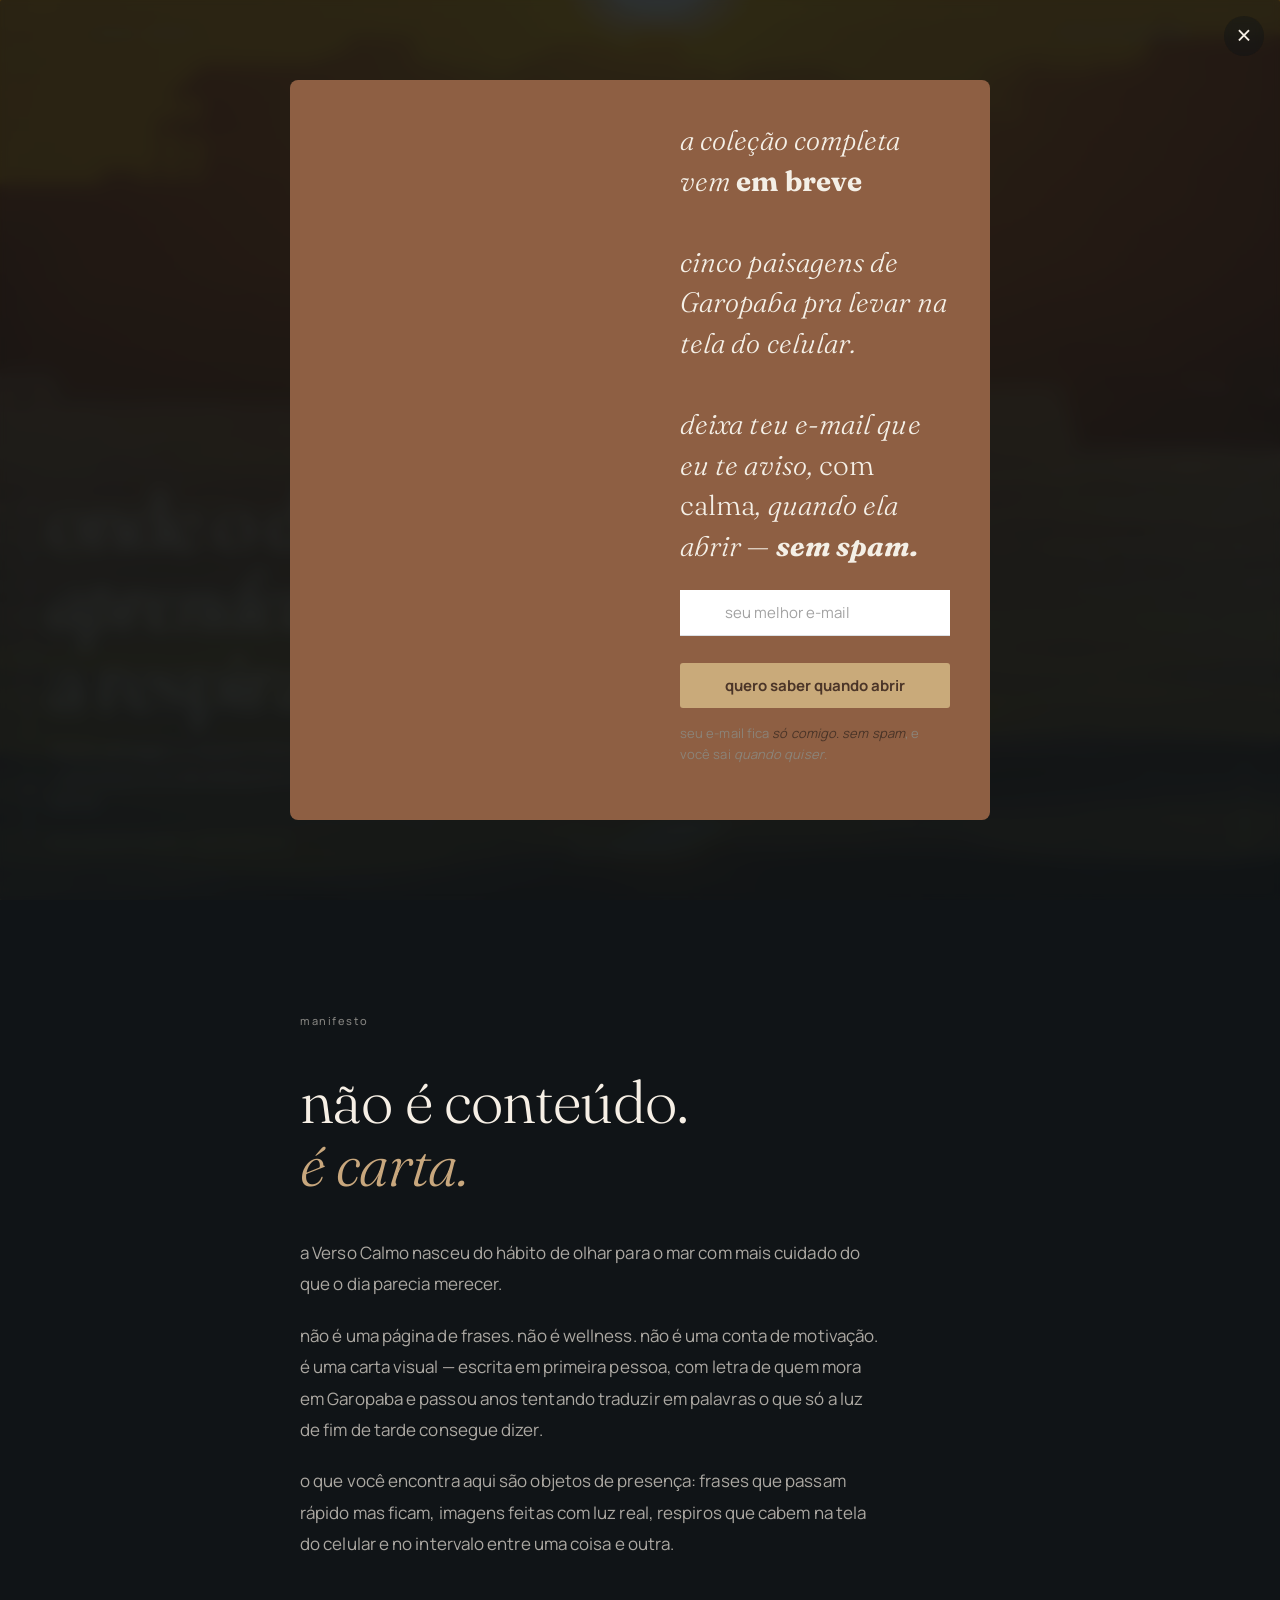
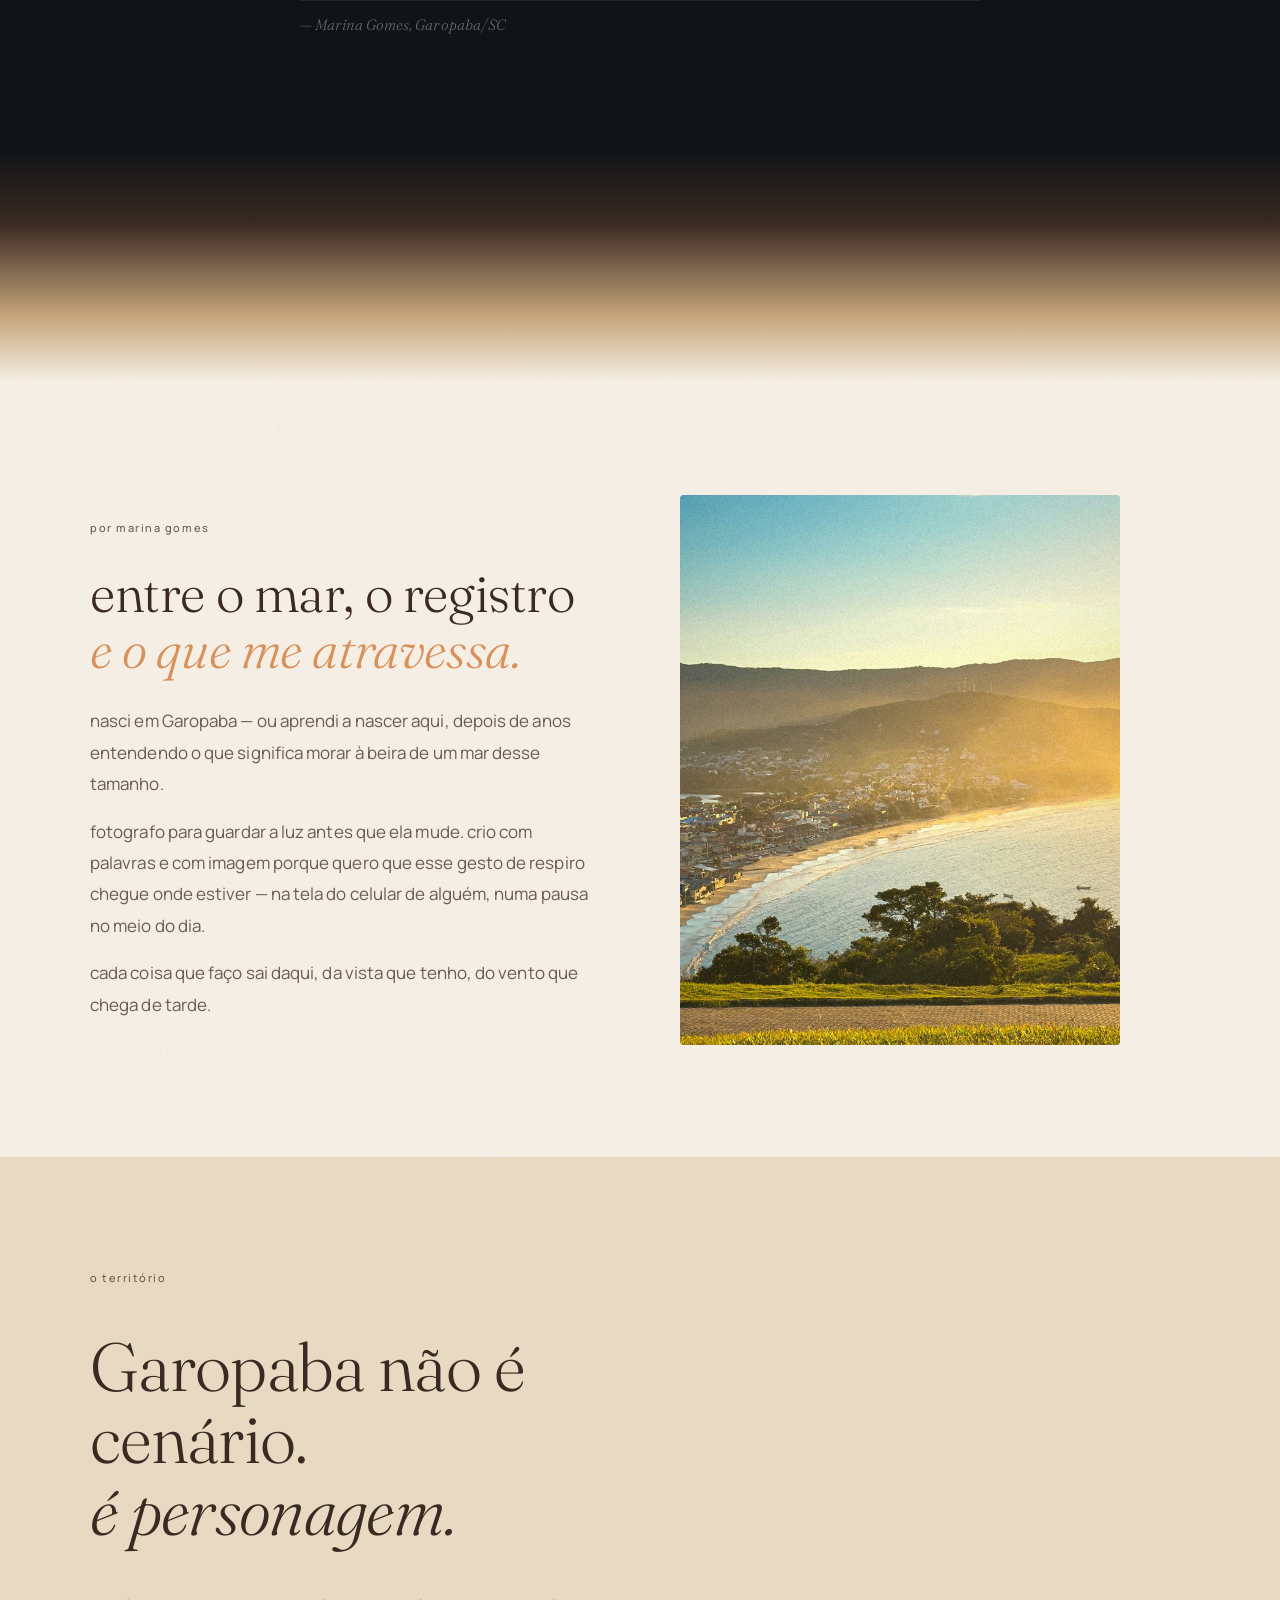
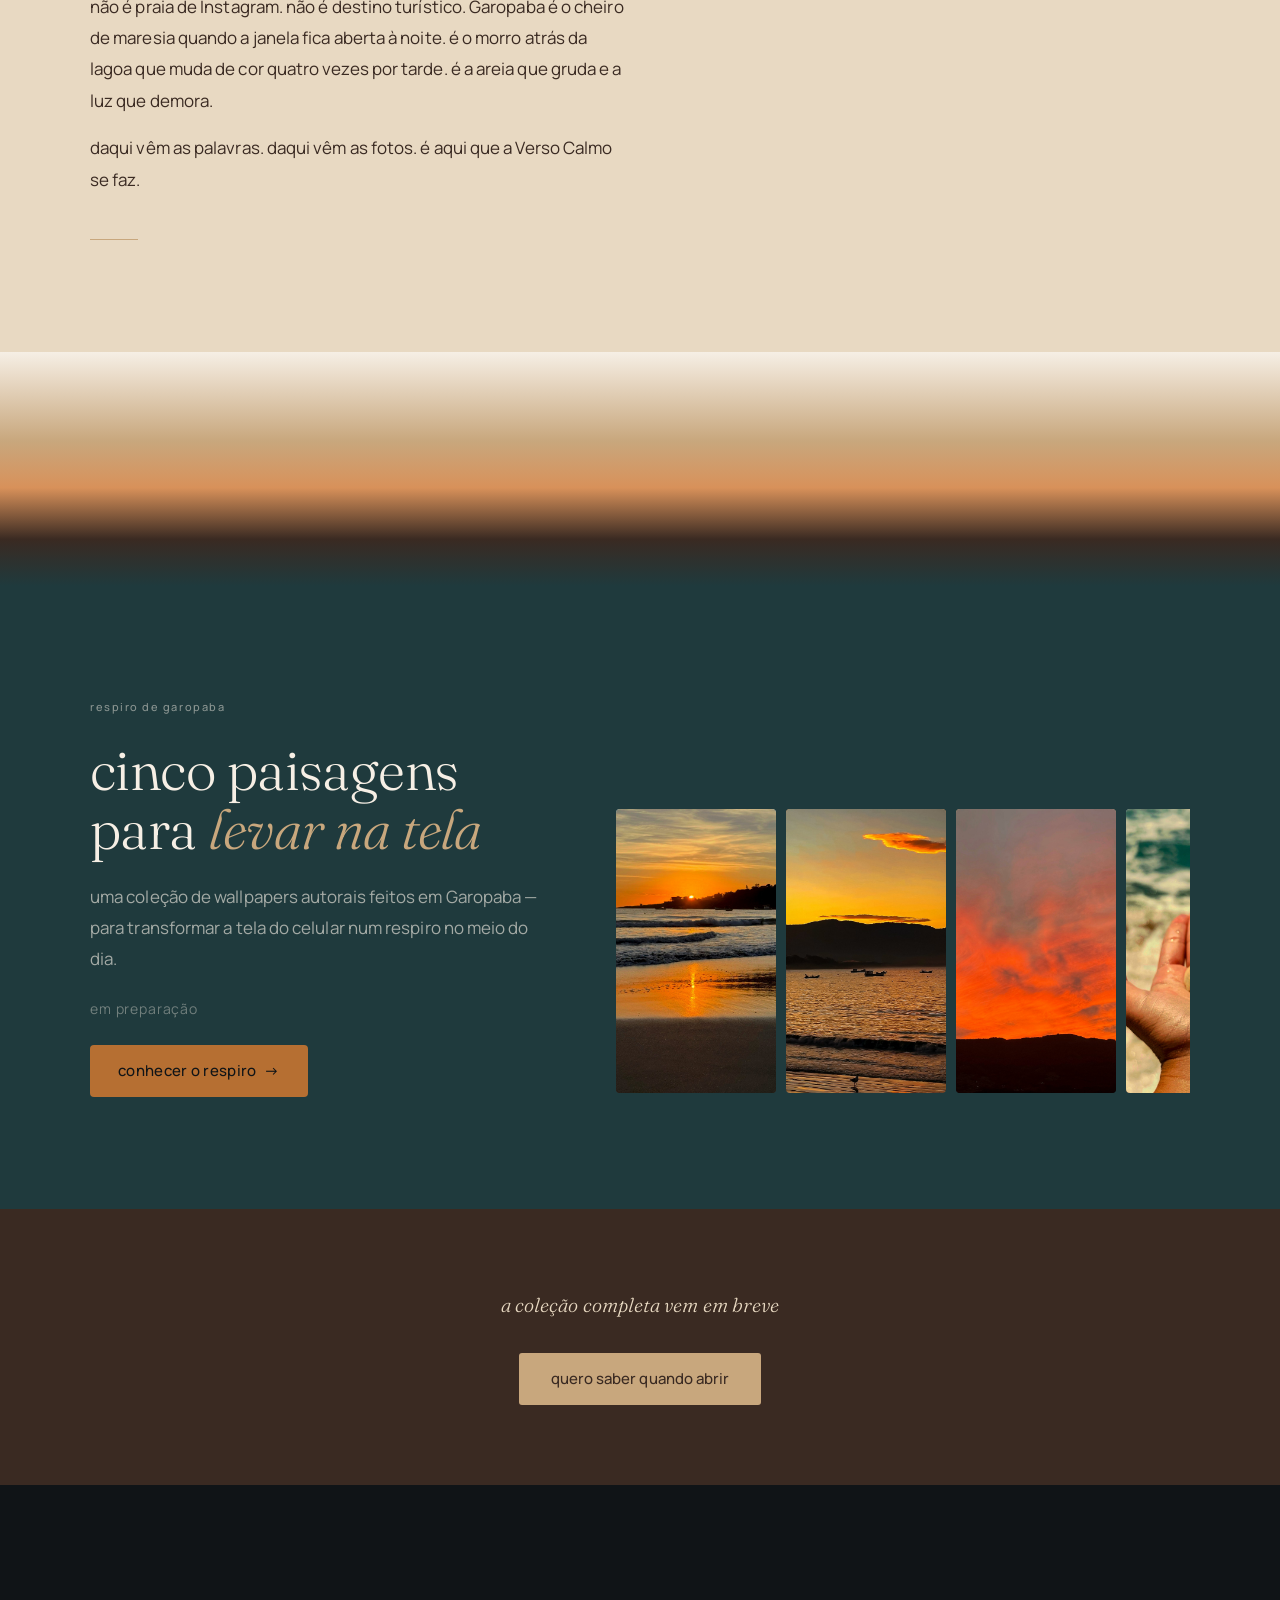
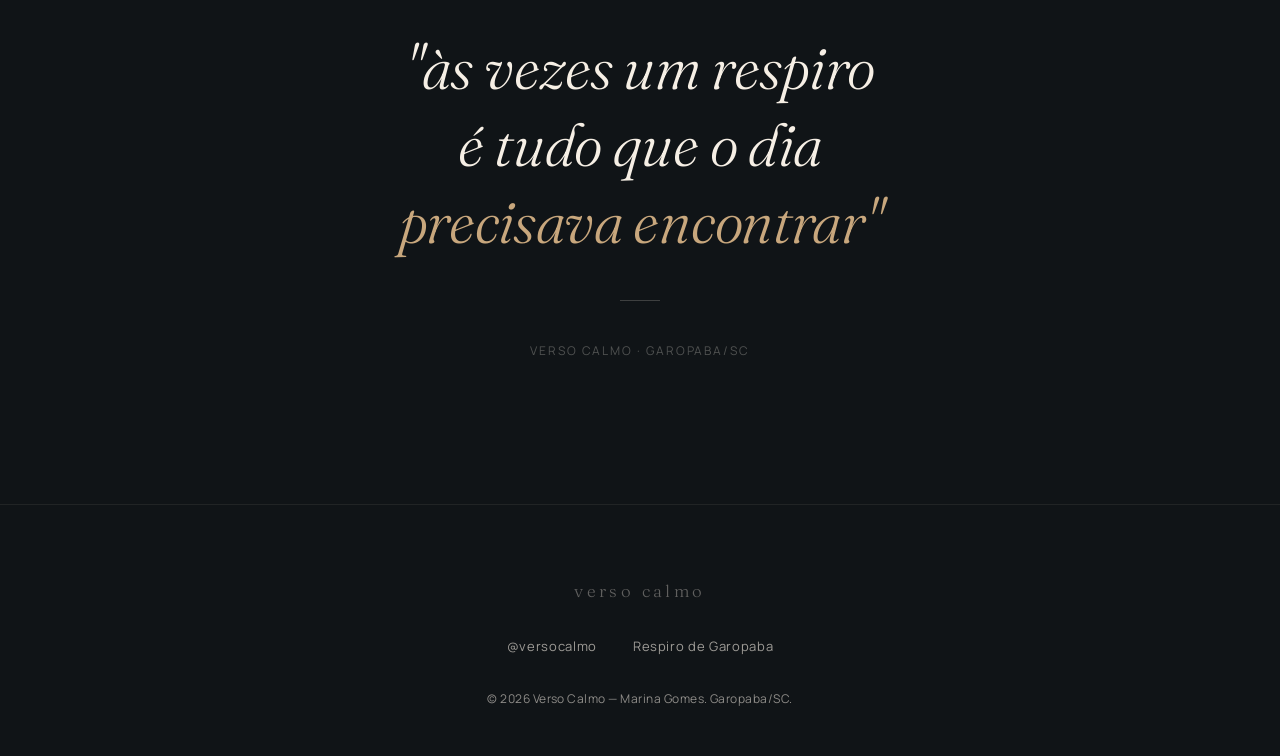
==== commit 4a711116: "Home popup: usa o form COMPLETO da /lista (com o <style> embutido do Kit) A extracao anterior do for" ====
--- a/index.html
+++ b/index.html
@@ -1693,7 +1693,7 @@
     <div class="vc-popup__backdrop" data-close></div>
     <button class="vc-popup__close" type="button" data-close aria-label="fechar">&times;</button>
     <div class="vc-popup__card">
-      <form action="https://app.kit.com/forms/9601037/subscriptions" class="seva-form formkit-form" method="post" data-sv-form="9601037" data-uid="2921b87d9a" data-format="inline" data-version="5" data-options="{&quot;settings&quot;:{&quot;after_subscribe&quot;:{&quot;action&quot;:&quot;message&quot;,&quot;success_message&quot;:&quot;pronto 🌊 teu lugar está guardado. quando o Respiro de Garopaba abrir, você é uma das primeiras.&quot;,&quot;redirect_url&quot;:&quot;&quot;},&quot;analytics&quot;:{&quot;google&quot;:null,&quot;fathom&quot;:null,&quot;facebook&quot;:null,&quot;segment&quot;:null,&quot;pinterest&quot;:null,&quot;sparkloop&quot;:null,&quot;googletagmanager&quot;:null},&quot;modal&quot;:{&quot;trigger&quot;:&quot;scroll&quot;,&quot;scroll_percentage&quot;:&quot;7&quot;,&quot;timer&quot;:5,&quot;devices&quot;:&quot;all&quot;,&quot;show_once_every&quot;:&quot;3&quot;},&quot;powered_by&quot;:{&quot;show&quot;:false,&quot;url&quot;:&quot;https://kit.com/features/forms?utm_campaign=poweredby&amp;utm_content=form&amp;utm_medium=referral&amp;utm_source=dynamic&quot;},&quot;recaptcha&quot;:{&quot;enabled&quot;:false},&quot;return_visitor&quot;:{&quot;action&quot;:&quot;show&quot;,&quot;custom_content&quot;:&quot;&quot;},&quot;slide_in&quot;:{&quot;display_in&quot;:&quot;bottom_right&quot;,&quot;trigger&quot;:&quot;timer&quot;,&quot;scroll_percentage&quot;:null,&quot;timer&quot;:5,&quot;devices&quot;:&quot;all&quot;,&quot;show_once_every&quot;:15},&quot;sticky_bar&quot;:{&quot;display_in&quot;:&quot;top&quot;,&quot;trigger&quot;:&quot;timer&quot;,&quot;scroll_percentage&quot;:null,&quot;timer&quot;:5,&quot;devices&quot;:&quot;all&quot;,&quot;show_once_every&quot;:15}},&quot;version&quot;:&quot;5&quot;}" min-width="400 500 600 700 800" style="background-color: rgb(142, 95, 67); border-radius: 8px;"><div data-style="full"><div data-element="column" class="formkit-background" style="background-image: url(&quot;https://embed.filekitcdn.com/e/vvA43hGfqrHpv4t4FE1ZwJ/xbrR5YKZt6bKvWZy8nczjw&quot;);"></div><div data-element="column" class="formkit-column"><div class="formkit-header" data-element="header" style="color: rgb(244, 239, 230); font-size: 10px; font-weight: 400;"><h2><span class="kit-full"><em>a coleção completa vem </em><strong>em breve</strong><em><br><br>cinco paisagens de Garopaba pra levar na tela do celular. <br><br>deixa teu e-mail que eu te aviso, </em>com calma<em>, quando ela abrir — </em><strong><em>sem spam.</em></strong></span><span class="kit-short"><em>a coleção vem </em><strong>em breve</strong><em>.<br><br>deixa teu e-mail que eu te aviso, </em>com calma<em> — </em><strong><em>sem spam.</em></strong></span></h2></div><ul class="formkit-alert formkit-alert-error" data-element="errors" data-group="alert"></ul><div data-element="fields" class="seva-fields formkit-fields"><div class="formkit-field"><input class="formkit-input" name="email_address" aria-label="               seu melhor e-mail" placeholder="               seu melhor e-mail" required="" type="email" style="color: rgb(139, 139, 139); border-color: rgb(221, 224, 228); font-weight: 400;"></div><button data-element="submit" class="formkit-submit formkit-submit" style="color: rgb(75, 53, 40); background-color: rgb(201, 170, 122); border-radius: 3px; font-weight: 700;"><div class="formkit-spinner"><div></div><div></div><div></div></div><span class="">quero saber quando abrir</span></button></div><div class="formkit-disclaimer" data-element="disclaimer" style="color: rgb(139, 131, 120); font-size: 13px;"><p>seu e-mail fica <span style="color:#4b3528"><em>só comigo</em></span><span style="color:#4b3528">. </span><span style="color:#4b3528"><em>sem spam</em></span>, e você sai <em>quando quiser</em>.</p></div></div></div></form>
+      <form action="https://app.kit.com/forms/9601037/subscriptions" class="seva-form formkit-form" method="post" data-sv-form="9601037" data-uid="2921b87d9a" data-format="inline" data-version="5" data-options="{&quot;settings&quot;:{&quot;after_subscribe&quot;:{&quot;action&quot;:&quot;message&quot;,&quot;success_message&quot;:&quot;pronto 🌊 teu lugar está guardado. quando o Respiro de Garopaba abrir, você é uma das primeiras.&quot;,&quot;redirect_url&quot;:&quot;&quot;},&quot;analytics&quot;:{&quot;google&quot;:null,&quot;fathom&quot;:null,&quot;facebook&quot;:null,&quot;segment&quot;:null,&quot;pinterest&quot;:null,&quot;sparkloop&quot;:null,&quot;googletagmanager&quot;:null},&quot;modal&quot;:{&quot;trigger&quot;:&quot;scroll&quot;,&quot;scroll_percentage&quot;:&quot;7&quot;,&quot;timer&quot;:5,&quot;devices&quot;:&quot;all&quot;,&quot;show_once_every&quot;:&quot;3&quot;},&quot;powered_by&quot;:{&quot;show&quot;:false,&quot;url&quot;:&quot;https://kit.com/features/forms?utm_campaign=poweredby&amp;utm_content=form&amp;utm_medium=referral&amp;utm_source=dynamic&quot;},&quot;recaptcha&quot;:{&quot;enabled&quot;:false},&quot;return_visitor&quot;:{&quot;action&quot;:&quot;show&quot;,&quot;custom_content&quot;:&quot;&quot;},&quot;slide_in&quot;:{&quot;display_in&quot;:&quot;bottom_right&quot;,&quot;trigger&quot;:&quot;timer&quot;,&quot;scroll_percentage&quot;:null,&quot;timer&quot;:5,&quot;devices&quot;:&quot;all&quot;,&quot;show_once_every&quot;:15},&quot;sticky_bar&quot;:{&quot;display_in&quot;:&quot;top&quot;,&quot;trigger&quot;:&quot;timer&quot;,&quot;scroll_percentage&quot;:null,&quot;timer&quot;:5,&quot;devices&quot;:&quot;all&quot;,&quot;show_once_every&quot;:15}},&quot;version&quot;:&quot;5&quot;}" min-width="400 500 600 700 800" style="background-color: rgb(142, 95, 67); border-radius: 8px;"><div data-style="full"><div data-element="column" class="formkit-background" style="background-image: url(&quot;https://embed.filekitcdn.com/e/vvA43hGfqrHpv4t4FE1ZwJ/xbrR5YKZt6bKvWZy8nczjw&quot;);"></div><div data-element="column" class="formkit-column"><div class="formkit-header" data-element="header" style="color: rgb(244, 239, 230); font-size: 10px; font-weight: 400;"><h2><span class="kit-full"><em>a coleção completa vem </em><strong>em breve</strong><em><br><br>cinco paisagens de Garopaba pra levar na tela do celular. <br><br>deixa teu e-mail que eu te aviso, </em>com calma<em>, quando ela abrir — </em><strong><em>sem spam.</em></strong></span><span class="kit-short"><em>a coleção vem </em><strong>em breve</strong><em>.<br><br>deixa teu e-mail que eu te aviso, </em>com calma<em> — </em><strong><em>sem spam.</em></strong></span></h2></div><ul class="formkit-alert formkit-alert-error" data-element="errors" data-group="alert"></ul><div data-element="fields" class="seva-fields formkit-fields"><div class="formkit-field"><input class="formkit-input" name="email_address" aria-label="               seu melhor e-mail" placeholder="               seu melhor e-mail" required="" type="email" style="color: rgb(139, 139, 139); border-color: rgb(221, 224, 228); font-weight: 400;"></div><button data-element="submit" class="formkit-submit formkit-submit" style="color: rgb(75, 53, 40); background-color: rgb(201, 170, 122); border-radius: 3px; font-weight: 700;"><div class="formkit-spinner"><div></div><div></div><div></div></div><span class="">quero saber quando abrir</span></button></div><div class="formkit-disclaimer" data-element="disclaimer" style="color: rgb(139, 131, 120); font-size: 13px;"><p>seu e-mail fica <span style="color:#4b3528"><em>só comigo</em></span><span style="color:#4b3528">. </span><span style="color:#4b3528"><em>sem spam</em></span>, e você sai <em>quando quiser</em>.</p></div></div></div><style>.formkit-form[data-uid="2921b87d9a"] *{box-sizing:border-box;}.formkit-form[data-uid="2921b87d9a"]{-webkit-font-smoothing:antialiased;-moz-osx-font-smoothing:grayscale;}.formkit-form[data-uid="2921b87d9a"] legend{border:none;font-size:inherit;margin-bottom:10px;padding:0;position:relative;display:table;}.formkit-form[data-uid="2921b87d9a"] fieldset{border:0;padding:0.01em 0 0 0;margin:0;min-width:0;}.formkit-form[data-uid="2921b87d9a"] body:not(:-moz-handler-blocked) fieldset{display:table-cell;}.formkit-form[data-uid="2921b87d9a"] h1,.formkit-form[data-uid="2921b87d9a"] h2,.formkit-form[data-uid="2921b87d9a"] h3,.formkit-form[data-uid="2921b87d9a"] h4,.formkit-form[data-uid="2921b87d9a"] h5,.formkit-form[data-uid="2921b87d9a"] h6{color:inherit;font-size:inherit;font-weight:inherit;}.formkit-form[data-uid="2921b87d9a"] h2{font-size:1.5em;margin:1em 0;}.formkit-form[data-uid="2921b87d9a"] h3{font-size:1.17em;margin:1em 0;}.formkit-form[data-uid="2921b87d9a"] p{color:inherit;font-size:inherit;font-weight:inherit;}.formkit-form[data-uid="2921b87d9a"] ol:not([template-default]),.formkit-form[data-uid="2921b87d9a"] ul:not([template-default]),.formkit-form[data-uid="2921b87d9a"] blockquote:not([template-default]){text-align:left;}.formkit-form[data-uid="2921b87d9a"] p:not([template-default]),.formkit-form[data-uid="2921b87d9a"] hr:not([template-default]),.formkit-form[data-uid="2921b87d9a"] blockquote:not([template-default]),.formkit-form[data-uid="2921b87d9a"] ol:not([template-default]),.formkit-form[data-uid="2921b87d9a"] ul:not([template-default]){color:inherit;font-style:initial;}.formkit-form[data-uid="2921b87d9a"] .ordered-list,.formkit-form[data-uid="2921b87d9a"] .unordered-list{list-style-position:outside !important;padding-left:1em;}.formkit-form[data-uid="2921b87d9a"] .list-item{padding-left:0;}.formkit-form[data-uid="2921b87d9a"][data-format="modal"]{display:none;}.formkit-form[data-uid="2921b87d9a"][data-format="slide in"]{display:none;}.formkit-form[data-uid="2921b87d9a"][data-format="sticky bar"]{display:none;}.formkit-sticky-bar .formkit-form[data-uid="2921b87d9a"][data-format="sticky bar"]{display:block;}.formkit-form[data-uid="2921b87d9a"] .formkit-input,.formkit-form[data-uid="2921b87d9a"] .formkit-select,.formkit-form[data-uid="2921b87d9a"] .formkit-checkboxes{width:100%;}.formkit-form[data-uid="2921b87d9a"] .formkit-button,.formkit-form[data-uid="2921b87d9a"] .formkit-submit{border:0;border-radius:5px;color:#ffffff;cursor:pointer;display:inline-block;text-align:center;font-size:15px;font-weight:500;cursor:pointer;margin-bottom:15px;overflow:hidden;padding:0;position:relative;vertical-align:middle;}.formkit-form[data-uid="2921b87d9a"] .formkit-button:hover,.formkit-form[data-uid="2921b87d9a"] .formkit-submit:hover,.formkit-form[data-uid="2921b87d9a"] .formkit-button:focus,.formkit-form[data-uid="2921b87d9a"] .formkit-submit:focus{outline:none;}.formkit-form[data-uid="2921b87d9a"] .formkit-button:hover > span,.formkit-form[data-uid="2921b87d9a"] .formkit-submit:hover > span,.formkit-form[data-uid="2921b87d9a"] .formkit-button:focus > span,.formkit-form[data-uid="2921b87d9a"] .formkit-submit:focus > span{background-color:rgba(0,0,0,0.1);}.formkit-form[data-uid="2921b87d9a"] .formkit-button > span,.formkit-form[data-uid="2921b87d9a"] .formkit-submit > span{display:block;-webkit-transition:all 300ms ease-in-out;transition:all 300ms ease-in-out;padding:12px 24px;}.formkit-form[data-uid="2921b87d9a"] .formkit-input{background:#ffffff;font-size:15px;padding:12px;border:1px solid #e3e3e3;-webkit-flex:1 0 auto;-ms-flex:1 0 auto;flex:1 0 auto;line-height:1.4;margin:0;-webkit-transition:border-color ease-out 300ms;transition:border-color ease-out 300ms;}.formkit-form[data-uid="2921b87d9a"] .formkit-input:focus{outline:none;border-color:#1677be;-webkit-transition:border-color ease 300ms;transition:border-color ease 300ms;}.formkit-form[data-uid="2921b87d9a"] .formkit-input::-webkit-input-placeholder{color:inherit;opacity:0.8;}.formkit-form[data-uid="2921b87d9a"] .formkit-input::-moz-placeholder{color:inherit;opacity:0.8;}.formkit-form[data-uid="2921b87d9a"] .formkit-input:-ms-input-placeholder{color:inherit;opacity:0.8;}.formkit-form[data-uid="2921b87d9a"] .formkit-input::placeholder{color:inherit;opacity:0.8;}.formkit-form[data-uid="2921b87d9a"] [data-group="dropdown"]{position:relative;display:inline-block;width:100%;}.formkit-form[data-uid="2921b87d9a"] [data-group="dropdown"]::before{content:"";top:calc(50% - 2.5px);right:10px;position:absolute;pointer-events:none;border-color:#4f4f4f transparent transparent transparent;border-style:solid;border-width:6px 6px 0 6px;height:0;width:0;z-index:999;}.formkit-form[data-uid="2921b87d9a"] [data-group="dropdown"] select{height:auto;width:100%;cursor:pointer;color:#333333;line-height:1.4;margin-bottom:0;padding:0 6px;-webkit-appearance:none;-moz-appearance:none;appearance:none;font-size:15px;padding:12px;padding-right:25px;border:1px solid #e3e3e3;background:#ffffff;}.formkit-form[data-uid="2921b87d9a"] [data-group="dropdown"] select:focus{outline:none;}.formkit-form[data-uid="2921b87d9a"] [data-group="checkboxes"]{text-align:left;margin:0;}.formkit-form[data-uid="2921b87d9a"] [data-group="checkboxes"] [data-group="checkbox"]{margin-bottom:10px;}.formkit-form[data-uid="2921b87d9a"] [data-group="checkboxes"] [data-group="checkbox"] *{cursor:pointer;}.formkit-form[data-uid="2921b87d9a"] [data-group="checkboxes"] [data-group="checkbox"]:last-of-type{margin-bottom:0;}.formkit-form[data-uid="2921b87d9a"] [data-group="checkboxes"] [data-group="checkbox"] input[type="checkbox"]{display:none;}.formkit-form[data-uid="2921b87d9a"] [data-group="checkboxes"] [data-group="checkbox"] input[type="checkbox"] + label::after{content:none;}.formkit-form[data-uid="2921b87d9a"] [data-group="checkboxes"] [data-group="checkbox"] input[type="checkbox"]:checked + label::after{border-color:#ffffff;content:"";}.formkit-form[data-uid="2921b87d9a"] [data-group="checkboxes"] [data-group="checkbox"] input[type="checkbox"]:checked + label::before{background:#10bf7a;border-color:#10bf7a;}.formkit-form[data-uid="2921b87d9a"] [data-group="checkboxes"] [data-group="checkbox"] label{position:relative;display:inline-block;padding-left:28px;}.formkit-form[data-uid="2921b87d9a"] [data-group="checkboxes"] [data-group="checkbox"] label::before,.formkit-form[data-uid="2921b87d9a"] [data-group="checkboxes"] [data-group="checkbox"] label::after{position:absolute;content:"";display:inline-block;}.formkit-form[data-uid="2921b87d9a"] [data-group="checkboxes"] [data-group="checkbox"] label::before{height:16px;width:16px;border:1px solid #e3e3e3;background:#ffffff;left:0px;top:3px;}.formkit-form[data-uid="2921b87d9a"] [data-group="checkboxes"] [data-group="checkbox"] label::after{height:4px;width:8px;border-left:2px solid #4d4d4d;border-bottom:2px solid #4d4d4d;-webkit-transform:rotate(-45deg);-ms-transform:rotate(-45deg);transform:rotate(-45deg);left:4px;top:8px;}.formkit-form[data-uid="2921b87d9a"] .formkit-alert{background:#f9fafb;border:1px solid #e3e3e3;border-radius:5px;-webkit-flex:1 0 auto;-ms-flex:1 0 auto;flex:1 0 auto;list-style:none;margin:25px auto;padding:12px;text-align:center;width:100%;}.formkit-form[data-uid="2921b87d9a"] .formkit-alert:empty{display:none;}.formkit-form[data-uid="2921b87d9a"] .formkit-alert-success{background:#d3fbeb;border-color:#10bf7a;color:#0c905c;}.formkit-form[data-uid="2921b87d9a"] .formkit-alert-error{background:#fde8e2;border-color:#f2643b;color:#ea4110;}.formkit-form[data-uid="2921b87d9a"] .formkit-spinner{display:-webkit-box;display:-webkit-flex;display:-ms-flexbox;display:flex;height:0px;width:0px;margin:0 auto;position:absolute;top:0;left:0;right:0;width:0px;overflow:hidden;text-align:center;-webkit-transition:all 300ms ease-in-out;transition:all 300ms ease-in-out;}.formkit-form[data-uid="2921b87d9a"] .formkit-spinner > div{margin:auto;width:12px;height:12px;background-color:#fff;opacity:0.3;border-radius:100%;display:inline-block;-webkit-animation:formkit-bouncedelay-formkit-form-data-uid-2921b87d9a- 1.4s infinite ease-in-out both;animation:formkit-bouncedelay-formkit-form-data-uid-2921b87d9a- 1.4s infinite ease-in-out both;}.formkit-form[data-uid="2921b87d9a"] .formkit-spinner > div:nth-child(1){-webkit-animation-delay:-0.32s;animation-delay:-0.32s;}.formkit-form[data-uid="2921b87d9a"] .formkit-spinner > div:nth-child(2){-webkit-animation-delay:-0.16s;animation-delay:-0.16s;}.formkit-form[data-uid="2921b87d9a"] .formkit-submit[data-active] .formkit-spinner{opacity:1;height:100%;width:50px;}.formkit-form[data-uid="2921b87d9a"] .formkit-submit[data-active] .formkit-spinner ~ span{opacity:0;}.formkit-form[data-uid="2921b87d9a"] .formkit-powered-by[data-active="false"]{opacity:0.35;}.formkit-form[data-uid="2921b87d9a"] .formkit-powered-by-convertkit-container{display:-webkit-box;display:-webkit-flex;display:-ms-flexbox;display:flex;width:100%;margin:10px 0;position:relative;}.formkit-form[data-uid="2921b87d9a"] .formkit-powered-by-convertkit-container[data-active="false"]{opacity:0.35;}.formkit-form[data-uid="2921b87d9a"] .formkit-powered-by-convertkit{-webkit-align-items:center;-webkit-box-align:center;-ms-flex-align:center;align-items:center;background-color:#ffffff;border-radius:9px;color:#3d3d3d;cursor:pointer;display:block;height:36px;margin:0 auto;opacity:0.95;padding:0;-webkit-text-decoration:none;text-decoration:none;text-indent:100%;-webkit-transition:ease-in-out all 200ms;transition:ease-in-out all 200ms;white-space:nowrap;overflow:hidden;-webkit-user-select:none;-moz-user-select:none;-ms-user-select:none;user-select:none;width:157px;background-repeat:no-repeat;background-position:center;background-image:url("data:image/svg+xml;charset=utf8,%3Csvg width='133' height='36' viewBox='0 0 133 36' fill='none' xmlns='http://www.w3.org/2000/svg'%3E%3Cpath d='M0.861 25.5C0.735 25.5 0.651 25.416 0.651 25.29V10.548C0.651 10.422 0.735 10.338 0.861 10.338H6.279C9.072 10.338 10.668 11.451 10.668 13.824C10.668 15.819 9.219 16.932 8.001 17.226C7.707 17.268 7.707 17.625 8.022 17.688C9.912 18.108 11.088 19.116 11.088 21.321C11.088 23.715 9.429 25.5 6.426 25.5H0.861ZM5.397 23.085C6.825 23.085 7.518 22.224 7.518 21.006C7.518 19.683 6.825 18.948 5.397 18.948H4.2V23.085H5.397ZM5.313 16.617C6.51 16.617 7.245 15.945 7.245 14.601C7.245 13.383 6.51 12.753 5.25 12.753H4.2V16.617H5.313ZM17.9758 23.883C17.9758 23.568 17.6608 23.505 17.5348 23.799C17.0308 24.954 16.1698 25.731 14.5528 25.731C12.8728 25.731 12.0958 24.471 12.0958 22.707V14.937C12.0958 14.811 12.1798 14.727 12.3058 14.727H15.2248C15.3508 14.727 15.4348 14.811 15.4348 14.937V21.657C15.4348 22.581 15.7708 23.022 16.4638 23.022C17.1778 23.022 17.6188 22.581 17.6188 21.657V14.937C17.6188 14.811 17.7028 14.727 17.8288 14.727H20.7478C20.8738 14.727 20.9578 14.811 20.9578 14.937V25.29C20.9578 25.416 20.8738 25.5 20.7478 25.5H18.1858C18.0598 25.5 17.9758 25.416 17.9758 25.29V23.883ZM25.6141 25.29C25.6141 25.416 25.5301 25.5 25.4041 25.5H22.4851C22.3591 25.5 22.2751 25.416 22.2751 25.29V14.937C22.2751 14.811 22.3591 14.727 22.4851 14.727H25.4041C25.5301 14.727 25.6141 14.811 25.6141 14.937V25.29ZM23.9131 13.74C22.8001 13.74 22.0441 12.942 22.0441 11.934C22.0441 10.926 22.8001 10.107 23.9131 10.107C25.0051 10.107 25.7611 10.926 25.7611 11.934C25.7611 12.942 25.0051 13.74 23.9131 13.74ZM26.7883 10.548C26.7883 10.422 26.8723 10.338 26.9983 10.338H29.9173C30.0433 10.338 30.1273 10.422 30.1273 10.548V22.056C30.1273 22.749 30.2533 23.085 30.8203 23.085C31.0093 23.085 31.1983 23.043 31.3663 23.001C31.5133 22.959 31.6183 22.959 31.6183 23.127V25.059C31.6183 25.164 31.5763 25.269 31.4923 25.311C30.9673 25.521 30.2953 25.71 29.5813 25.71C27.7123 25.71 26.7883 24.639 26.7883 22.476V10.548ZM32.4237 14.727C32.8227 14.727 32.9277 14.538 32.9697 14.055L33.1167 12.039C33.1167 11.913 33.2217 11.829 33.3477 11.829H35.8887C36.0147 11.829 36.0987 11.913 36.0987 12.039V14.517C36.0987 14.643 36.1827 14.727 36.3087 14.727H38.2827C38.4087 14.727 38.4927 14.811 38.4927 14.937V16.659C38.4927 16.785 38.4087 16.869 38.2827 16.869H36.0777V22.056C36.0777 22.875 36.5397 23.085 37.0647 23.085C37.4847 23.085 37.9467 22.938 38.3247 22.707C38.4717 22.623 38.5767 22.665 38.5767 22.833V24.828C38.5767 24.933 38.5347 25.017 38.4507 25.08C37.8417 25.458 36.9807 25.71 36.0357 25.71C34.2927 25.71 32.7387 24.912 32.7387 22.476V16.869H31.8567C31.7307 16.869 31.6467 16.785 31.6467 16.659V14.937C31.6467 14.811 31.7307 14.727 31.8567 14.727H32.4237ZM51.3808 14.727C51.5068 14.727 51.5908 14.79 51.6118 14.916L52.3888 19.851L52.5778 21.174C52.6198 21.468 52.9558 21.468 52.9768 21.174C53.0398 20.712 53.0818 20.271 53.1658 19.83L53.8798 14.916C53.9008 14.79 53.9848 14.727 54.1108 14.727H56.6728C56.8198 14.727 56.8828 14.811 56.8618 14.958L54.6778 25.311C54.6568 25.437 54.5728 25.5 54.4468 25.5H51.3178C51.1918 25.5 51.1078 25.437 51.0868 25.311L50.1208 20.082L49.8898 18.633C49.8688 18.444 49.6588 18.444 49.6378 18.633L49.4068 20.103L48.5458 25.311C48.5248 25.437 48.4408 25.5 48.3148 25.5H45.2068C45.0808 25.5 44.9968 25.437 44.9758 25.311L42.8128 14.958C42.7918 14.811 42.8548 14.727 43.0018 14.727H45.9628C46.0888 14.727 46.1728 14.79 46.1938 14.916L46.9288 19.83C47.0128 20.271 47.0758 20.754 47.1388 21.195C47.2018 21.51 47.4748 21.531 47.5378 21.195L47.7478 19.872L48.6088 14.916C48.6298 14.79 48.7138 14.727 48.8398 14.727H51.3808ZM61.1582 25.29C61.1582 25.416 61.0742 25.5 60.9482 25.5H58.0292C57.9032 25.5 57.8192 25.416 57.8192 25.29V14.937C57.8192 14.811 57.9032 14.727 58.0292 14.727H60.9482C61.0742 14.727 61.1582 14.811 61.1582 14.937V25.29ZM59.4572 13.74C58.3442 13.74 57.5882 12.942 57.5882 11.934C57.5882 10.926 58.3442 10.107 59.4572 10.107C60.5492 10.107 61.3052 10.926 61.3052 11.934C61.3052 12.942 60.5492 13.74 59.4572 13.74ZM62.8154 14.727C63.2144 14.727 63.3194 14.538 63.3614 14.055L63.5084 12.039C63.5084 11.913 63.6134 11.829 63.7394 11.829H66.2804C66.4064 11.829 66.4904 11.913 66.4904 12.039V14.517C66.4904 14.643 66.5744 14.727 66.7004 14.727H68.6744C68.8004 14.727 68.8844 14.811 68.8844 14.937V16.659C68.8844 16.785 68.8004 16.869 68.6744 16.869H66.4694V22.056C66.4694 22.875 66.9314 23.085 67.4564 23.085C67.8764 23.085 68.3384 22.938 68.7164 22.707C68.8634 22.623 68.9684 22.665 68.9684 22.833V24.828C68.9684 24.933 68.9264 25.017 68.8424 25.08C68.2334 25.458 67.3724 25.71 66.4274 25.71C64.6844 25.71 63.1304 24.912 63.1304 22.476V16.869H62.2484C62.1224 16.869 62.0384 16.785 62.0384 16.659V14.937C62.0384 14.811 62.1224 14.727 62.2484 14.727H62.8154ZM73.4298 16.323C73.4298 16.638 73.7868 16.68 73.9128 16.407C74.3748 15.315 75.1308 14.496 76.6008 14.496C78.2178 14.496 78.9528 15.609 78.9528 17.373V25.29C78.9528 25.416 78.8688 25.5 78.7428 25.5H75.8238C75.6978 25.5 75.6138 25.416 75.6138 25.29V18.633C75.6138 17.709 75.2778 17.268 74.5848 17.268C73.8708 17.268 73.4298 17.709 73.4298 18.633V25.29C73.4298 25.416 73.3458 25.5 73.2198 25.5H70.3008C70.1748 25.5 70.0908 25.416 70.0908 25.29V10.548C70.0908 10.422 70.1748 10.338 70.3008 10.338H73.2198C73.3458 10.338 73.4298 10.422 73.4298 10.548V16.323Z' fill='%231E1E1E'/%3E%3Cpath d='M100.132 16.3203C105.58 17.3761 107.272 22.4211 107.318 27.4961C107.318 27.6101 107.226 27.7041 107.112 27.7041H100.252C100.138 27.7041 100.046 27.6121 100.046 27.5001C100.026 23.5629 99.3877 20.0896 95.4865 19.9396C95.3705 19.9356 95.2725 20.0276 95.2725 20.1456V27.5001C95.2725 27.6141 95.1806 27.7061 95.0666 27.7061H88.206C88.092 27.7061 88 27.6141 88 27.5001V8.75585C88 8.64187 88.092 8.54989 88.206 8.54989H95.0686C95.1826 8.54989 95.2745 8.64187 95.2745 8.75585V15.7764C95.2745 15.8804 95.3585 15.9644 95.4625 15.9644C95.5445 15.9644 95.6185 15.9104 95.6425 15.8324C97.4081 10.0416 100.709 8.58588 106.07 8.55189C106.184 8.55189 106.276 8.64387 106.276 8.75785V15.7604C106.276 15.8744 106.184 15.9664 106.07 15.9664H100.166C100.066 15.9664 99.9856 16.0464 99.9856 16.1464C99.9856 16.2304 100.048 16.3043 100.132 16.3203ZM118.918 20.7095V16.1704C118.918 16.0564 119.01 15.9644 119.124 15.9644H124.173C124.273 15.9644 124.353 15.8844 124.353 15.7844C124.353 15.6985 124.291 15.6245 124.207 15.6085C120.256 14.8246 118.432 12.5511 118.37 8.75585C118.368 8.64387 118.458 8.54989 118.572 8.54989H125.986C126.1 8.54989 126.192 8.64187 126.192 8.75585V11.9532C126.192 12.0672 126.284 12.1592 126.398 12.1592H130.649C130.763 12.1592 130.855 12.2511 130.855 12.3651V15.7624C130.855 15.8764 130.763 15.9684 130.649 15.9684H126.398C126.284 15.9684 126.192 16.0604 126.192 16.1744V19.8356C126.192 21.1294 126.986 21.5553 128.04 21.5553C129.692 21.5553 131.323 20.8114 131.977 20.4735C132.113 20.4035 132.277 20.5015 132.277 20.6555V26.3543C132.277 26.5063 132.193 26.6463 132.059 26.7183C131.413 27.0582 129.418 28 127.136 28C122.435 27.996 118.918 26.0824 118.918 20.7095ZM109.266 27.4981V16.1704C109.266 16.0564 109.358 15.9644 109.472 15.9644H116.334C116.448 15.9644 116.54 16.0564 116.54 16.1704V27.4981C116.54 27.6121 116.448 27.7041 116.334 27.7041H109.472C109.358 27.7021 109.266 27.6101 109.266 27.4981ZM108.876 11.4913C108.876 13.4189 110.238 14.9826 112.853 14.9826C115.469 14.9826 116.83 13.4189 116.83 11.4913C116.83 9.56369 115.471 8 112.853 8C110.238 8 108.876 9.56369 108.876 11.4913Z' fill='%231E1E1E'/%3E%3C/svg%3E");}.formkit-form[data-uid="2921b87d9a"] .formkit-powered-by-convertkit:hover,.formkit-form[data-uid="2921b87d9a"] .formkit-powered-by-convertkit:focus{background-color:#ffffff;-webkit-transform:scale(1.025) perspective(1px);-ms-transform:scale(1.025) perspective(1px);transform:scale(1.025) perspective(1px);opacity:1;}.formkit-form[data-uid="2921b87d9a"] .formkit-powered-by-convertkit[data-variant="dark"],.formkit-form[data-uid="2921b87d9a"] .formkit-powered-by-convertkit[data-variant="light"]{background-color:transparent;border-color:transparent;width:133px;}.formkit-form[data-uid="2921b87d9a"] .formkit-powered-by-convertkit[data-variant="light"]{color:#ffffff;background-image:url("data:image/svg+xml;charset=utf8,%3Csvg width='133' height='36' viewBox='0 0 133 36' fill='none' xmlns='http://www.w3.org/2000/svg'%3E%3Cpath d='M0.861 25.5C0.735 25.5 0.651 25.416 0.651 25.29V10.548C0.651 10.422 0.735 10.338 0.861 10.338H6.279C9.072 10.338 10.668 11.451 10.668 13.824C10.668 15.819 9.219 16.932 8.001 17.226C7.707 17.268 7.707 17.625 8.022 17.688C9.912 18.108 11.088 19.116 11.088 21.321C11.088 23.715 9.429 25.5 6.426 25.5H0.861ZM5.397 23.085C6.825 23.085 7.518 22.224 7.518 21.006C7.518 19.683 6.825 18.948 5.397 18.948H4.2V23.085H5.397ZM5.313 16.617C6.51 16.617 7.245 15.945 7.245 14.601C7.245 13.383 6.51 12.753 5.25 12.753H4.2V16.617H5.313ZM17.9758 23.883C17.9758 23.568 17.6608 23.505 17.5348 23.799C17.0308 24.954 16.1698 25.731 14.5528 25.731C12.8728 25.731 12.0958 24.471 12.0958 22.707V14.937C12.0958 14.811 12.1798 14.727 12.3058 14.727H15.2248C15.3508 14.727 15.4348 14.811 15.4348 14.937V21.657C15.4348 22.581 15.7708 23.022 16.4638 23.022C17.1778 23.022 17.6188 22.581 17.6188 21.657V14.937C17.6188 14.811 17.7028 14.727 17.8288 14.727H20.7478C20.8738 14.727 20.9578 14.811 20.9578 14.937V25.29C20.9578 25.416 20.8738 25.5 20.7478 25.5H18.1858C18.0598 25.5 17.9758 25.416 17.9758 25.29V23.883ZM25.6141 25.29C25.6141 25.416 25.5301 25.5 25.4041 25.5H22.4851C22.3591 25.5 22.2751 25.416 22.2751 25.29V14.937C22.2751 14.811 22.3591 14.727 22.4851 14.727H25.4041C25.5301 14.727 25.6141 14.811 25.6141 14.937V25.29ZM23.9131 13.74C22.8001 13.74 22.0441 12.942 22.0441 11.934C22.0441 10.926 22.8001 10.107 23.9131 10.107C25.0051 10.107 25.7611 10.926 25.7611 11.934C25.7611 12.942 25.0051 13.74 23.9131 13.74ZM26.7883 10.548C26.7883 10.422 26.8723 10.338 26.9983 10.338H29.9173C30.0433 10.338 30.1273 10.422 30.1273 10.548V22.056C30.1273 22.749 30.2533 23.085 30.8203 23.085C31.0093 23.085 31.1983 23.043 31.3663 23.001C31.5133 22.959 31.6183 22.959 31.6183 23.127V25.059C31.6183 25.164 31.5763 25.269 31.4923 25.311C30.9673 25.521 30.2953 25.71 29.5813 25.71C27.7123 25.71 26.7883 24.639 26.7883 22.476V10.548ZM32.4237 14.727C32.8227 14.727 32.9277 14.538 32.9697 14.055L33.1167 12.039C33.1167 11.913 33.2217 11.829 33.3477 11.829H35.8887C36.0147 11.829 36.0987 11.913 36.0987 12.039V14.517C36.0987 14.643 36.1827 14.727 36.3087 14.727H38.2827C38.4087 14.727 38.4927 14.811 38.4927 14.937V16.659C38.4927 16.785 38.4087 16.869 38.2827 16.869H36.0777V22.056C36.0777 22.875 36.5397 23.085 37.0647 23.085C37.4847 23.085 37.9467 22.938 38.3247 22.707C38.4717 22.623 38.5767 22.665 38.5767 22.833V24.828C38.5767 24.933 38.5347 25.017 38.4507 25.08C37.8417 25.458 36.9807 25.71 36.0357 25.71C34.2927 25.71 32.7387 24.912 32.7387 22.476V16.869H31.8567C31.7307 16.869 31.6467 16.785 31.6467 16.659V14.937C31.6467 14.811 31.7307 14.727 31.8567 14.727H32.4237ZM51.3808 14.727C51.5068 14.727 51.5908 14.79 51.6118 14.916L52.3888 19.851L52.5778 21.174C52.6198 21.468 52.9558 21.468 52.9768 21.174C53.0398 20.712 53.0818 20.271 53.1658 19.83L53.8798 14.916C53.9008 14.79 53.9848 14.727 54.1108 14.727H56.6728C56.8198 14.727 56.8828 14.811 56.8618 14.958L54.6778 25.311C54.6568 25.437 54.5728 25.5 54.4468 25.5H51.3178C51.1918 25.5 51.1078 25.437 51.0868 25.311L50.1208 20.082L49.8898 18.633C49.8688 18.444 49.6588 18.444 49.6378 18.633L49.4068 20.103L48.5458 25.311C48.5248 25.437 48.4408 25.5 48.3148 25.5H45.2068C45.0808 25.5 44.9968 25.437 44.9758 25.311L42.8128 14.958C42.7918 14.811 42.8548 14.727 43.0018 14.727H45.9628C46.0888 14.727 46.1728 14.79 46.1938 14.916L46.9288 19.83C47.0128 20.271 47.0758 20.754 47.1388 21.195C47.2018 21.51 47.4748 21.531 47.5378 21.195L47.7478 19.872L48.6088 14.916C48.6298 14.79 48.7138 14.727 48.8398 14.727H51.3808ZM61.1582 25.29C61.1582 25.416 61.0742 25.5 60.9482 25.5H58.0292C57.9032 25.5 57.8192 25.416 57.8192 25.29V14.937C57.8192 14.811 57.9032 14.727 58.0292 14.727H60.9482C61.0742 14.727 61.1582 14.811 61.1582 14.937V25.29ZM59.4572 13.74C58.3442 13.74 57.5882 12.942 57.5882 11.934C57.5882 10.926 58.3442 10.107 59.4572 10.107C60.5492 10.107 61.3052 10.926 61.3052 11.934C61.3052 12.942 60.5492 13.74 59.4572 13.74ZM62.8154 14.727C63.2144 14.727 63.3194 14.538 63.3614 14.055L63.5084 12.039C63.5084 11.913 63.6134 11.829 63.7394 11.829H66.2804C66.4064 11.829 66.4904 11.913 66.4904 12.039V14.517C66.4904 14.643 66.5744 14.727 66.7004 14.727H68.6744C68.8004 14.727 68.8844 14.811 68.8844 14.937V16.659C68.8844 16.785 68.8004 16.869 68.6744 16.869H66.4694V22.056C66.4694 22.875 66.9314 23.085 67.4564 23.085C67.8764 23.085 68.3384 22.938 68.7164 22.707C68.8634 22.623 68.9684 22.665 68.9684 22.833V24.828C68.9684 24.933 68.9264 25.017 68.8424 25.08C68.2334 25.458 67.3724 25.71 66.4274 25.71C64.6844 25.71 63.1304 24.912 63.1304 22.476V16.869H62.2484C62.1224 16.869 62.0384 16.785 62.0384 16.659V14.937C62.0384 14.811 62.1224 14.727 62.2484 14.727H62.8154ZM73.4298 16.323C73.4298 16.638 73.7868 16.68 73.9128 16.407C74.3748 15.315 75.1308 14.496 76.6008 14.496C78.2178 14.496 78.9528 15.609 78.9528 17.373V25.29C78.9528 25.416 78.8688 25.5 78.7428 25.5H75.8238C75.6978 25.5 75.6138 25.416 75.6138 25.29V18.633C75.6138 17.709 75.2778 17.268 74.5848 17.268C73.8708 17.268 73.4298 17.709 73.4298 18.633V25.29C73.4298 25.416 73.3458 25.5 73.2198 25.5H70.3008C70.1748 25.5 70.0908 25.416 70.0908 25.29V10.548C70.0908 10.422 70.1748 10.338 70.3008 10.338H73.2198C73.3458 10.338 73.4298 10.422 73.4298 10.548V16.323Z' fill='white'/%3E%3Cpath d='M100.132 16.3203C105.58 17.3761 107.272 22.4211 107.318 27.4961C107.318 27.6101 107.226 27.7041 107.112 27.7041H100.252C100.138 27.7041 100.046 27.6121 100.046 27.5001C100.026 23.5629 99.3877 20.0896 95.4865 19.9396C95.3705 19.9356 95.2725 20.0276 95.2725 20.1456V27.5001C95.2725 27.6141 95.1806 27.7061 95.0666 27.7061H88.206C88.092 27.7061 88 27.6141 88 27.5001V8.75585C88 8.64187 88.092 8.54989 88.206 8.54989H95.0686C95.1826 8.54989 95.2745 8.64187 95.2745 8.75585V15.7764C95.2745 15.8804 95.3585 15.9644 95.4625 15.9644C95.5445 15.9644 95.6185 15.9104 95.6425 15.8324C97.4081 10.0416 100.709 8.58588 106.07 8.55189C106.184 8.55189 106.276 8.64387 106.276 8.75785V15.7604C106.276 15.8744 106.184 15.9664 106.07 15.9664H100.166C100.066 15.9664 99.9856 16.0464 99.9856 16.1464C99.9856 16.2304 100.048 16.3043 100.132 16.3203ZM118.918 20.7095V16.1704C118.918 16.0564 119.01 15.9644 119.124 15.9644H124.173C124.273 15.9644 124.353 15.8844 124.353 15.7844C124.353 15.6985 124.291 15.6245 124.207 15.6085C120.256 14.8246 118.432 12.5511 118.37 8.75585C118.368 8.64387 118.458 8.54989 118.572 8.54989H125.986C126.1 8.54989 126.192 8.64187 126.192 8.75585V11.9532C126.192 12.0672 126.284 12.1592 126.398 12.1592H130.649C130.763 12.1592 130.855 12.2511 130.855 12.3651V15.7624C130.855 15.8764 130.763 15.9684 130.649 15.9684H126.398C126.284 15.9684 126.192 16.0604 126.192 16.1744V19.8356C126.192 21.1294 126.986 21.5553 128.04 21.5553C129.692 21.5553 131.323 20.8114 131.977 20.4735C132.113 20.4035 132.277 20.5015 132.277 20.6555V26.3543C132.277 26.5063 132.193 26.6463 132.059 26.7183C131.413 27.0582 129.418 28 127.136 28C122.435 27.996 118.918 26.0824 118.918 20.7095ZM109.266 27.4981V16.1704C109.266 16.0564 109.358 15.9644 109.472 15.9644H116.334C116.448 15.9644 116.54 16.0564 116.54 16.1704V27.4981C116.54 27.6121 116.448 27.7041 116.334 27.7041H109.472C109.358 27.7021 109.266 27.6101 109.266 27.4981ZM108.876 11.4913C108.876 13.4189 110.238 14.9826 112.853 14.9826C115.469 14.9826 116.83 13.4189 116.83 11.4913C116.83 9.56369 115.471 8 112.853 8C110.238 8 108.876 9.56369 108.876 11.4913Z' fill='white'/%3E%3C/svg%3E");}@-webkit-keyframes formkit-bouncedelay-formkit-form-data-uid-2921b87d9a-{0%,80%,100%{-webkit-transform:scale(0);-ms-transform:scale(0);transform:scale(0);}40%{-webkit-transform:scale(1);-ms-transform:scale(1);transform:scale(1);}}@keyframes formkit-bouncedelay-formkit-form-data-uid-2921b87d9a-{0%,80%,100%{-webkit-transform:scale(0);-ms-transform:scale(0);transform:scale(0);}40%{-webkit-transform:scale(1);-ms-transform:scale(1);transform:scale(1);}}.formkit-form[data-uid="2921b87d9a"] blockquote{padding:10px 20px;margin:0 0 20px;border-left:5px solid #e1e1e1;}.formkit-form[data-uid="2921b87d9a"] .seva-custom-content{padding:15px;font-size:16px;color:#fff;mix-blend-mode:difference;}.formkit-form[data-uid="2921b87d9a"] .formkit-modal.guard{max-width:420px;width:100%;} .formkit-form[data-uid="2921b87d9a"]{box-shadow:0 0px 2px rgba(0,0,0,0.15);max-width:700px;overflow:hidden;}@media only screen and (min-width:800px){.formkit-form[data-uid="2921b87d9a"]{min-width:600px;}}.formkit-form[data-uid="2921b87d9a"] [data-style="full"]{width:100%;display:block;}.formkit-form[data-uid="2921b87d9a"] .formkit-background{background-position:center center;background-size:cover;min-height:200px;}.formkit-form[data-uid="2921b87d9a"] .formkit-column{padding:20px;position:relative;}.formkit-form[data-uid="2921b87d9a"] .formkit-header{margin-top:0;margin-bottom:20px;}.formkit-form[data-uid="2921b87d9a"] .formkit-field{margin:0 0 10px 0;}.formkit-form[data-uid="2921b87d9a"] .formkit-input{width:100%;border-left:none;border-right:none;border-top:none;padding-left:0;padding-right:0;}.formkit-form[data-uid="2921b87d9a"] .formkit-fields .formkit-submit{margin-top:15px;width:100%;}.formkit-form[data-uid="2921b87d9a"] .formkit-disclaimer{margin:0 0 15px 0;}.formkit-form[data-uid="2921b87d9a"] .formkit-disclaimer > p{margin:0;}.formkit-form[data-uid="2921b87d9a"] .formkit-powered-by-convertkit-container{margin-bottom:0;margin-top:20px;}.formkit-form[data-uid="2921b87d9a"][min-width~="600"] [data-style="full"],.formkit-form[data-uid="2921b87d9a"][min-width~="700"] [data-style="full"],.formkit-form[data-uid="2921b87d9a"][min-width~="800"] [data-style="full"]{display:grid;grid-template-columns:repeat(auto-fit,minmax(200px,1fr));}.formkit-form[data-uid="2921b87d9a"][min-width~="600"] .formkit-column,.formkit-form[data-uid="2921b87d9a"][min-width~="700"] .formkit-column,.formkit-form[data-uid="2921b87d9a"][min-width~="800"] .formkit-column{padding:40px;} </style></form>
     </div>
   </div>
   <script>
